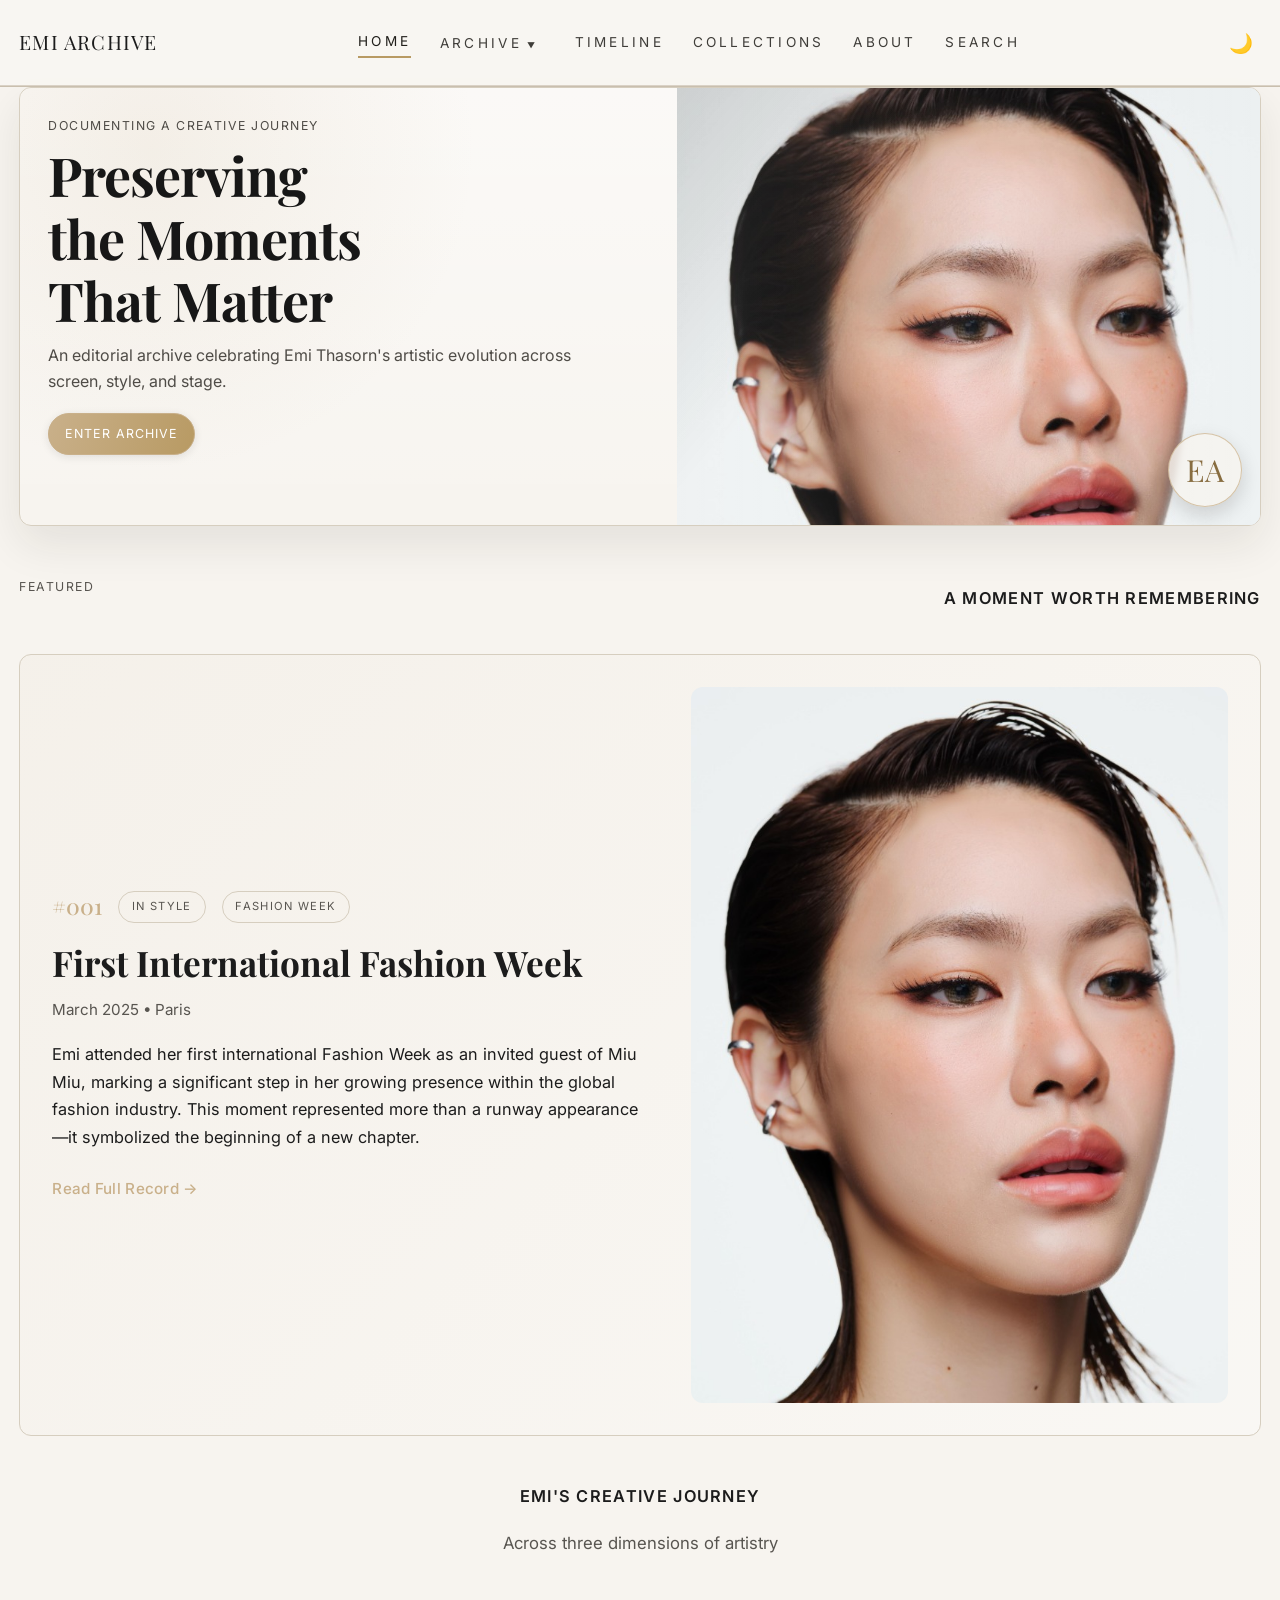
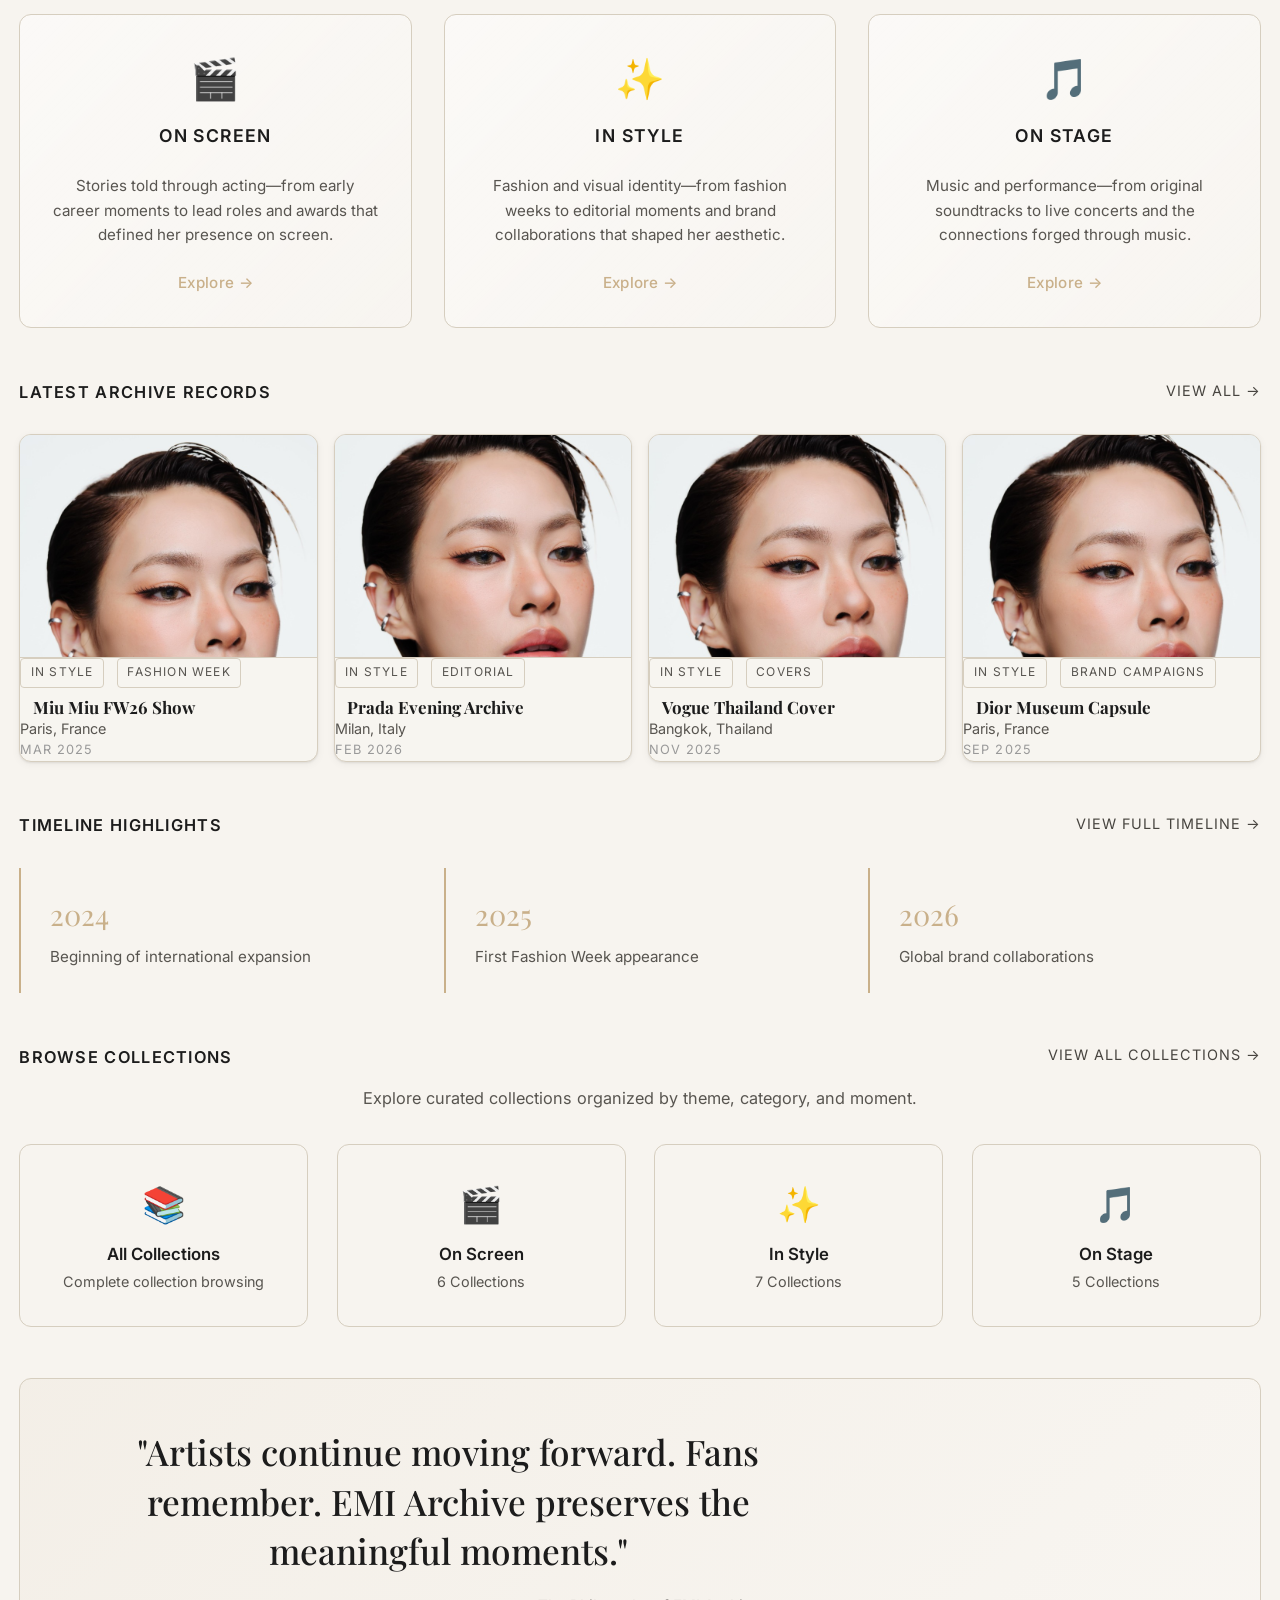
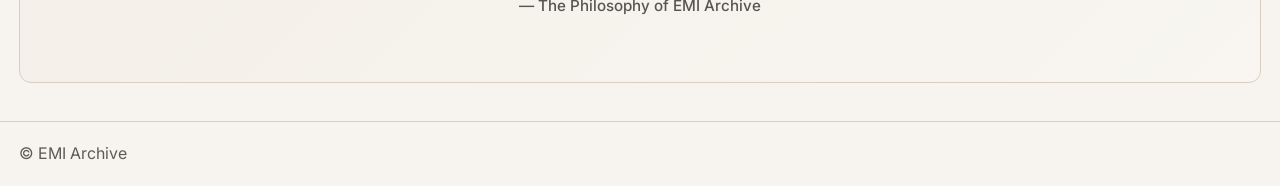
==== index.html @ 58e14b5b "Redesign homepage with complete editorial flow Implemented comprehensive homepage following brand re" ====
<!doctype html>
<html lang="en">
<head>
  <meta charset="UTF-8" />
  <meta name="viewport" content="width=device-width, initial-scale=1.0" />
  <title>EMI Archive | Digital Museum</title>
  <link rel="preconnect" href="https://fonts.googleapis.com" />
  <link rel="preconnect" href="https://fonts.gstatic.com" crossorigin />
  <link href="https://fonts.googleapis.com/css2?family=Inter:wght@400;500;600&family=Playfair+Display:wght@500;700&display=swap" rel="stylesheet" />
  <link rel="stylesheet" href="assets/css/styles.css" />
</head>
<body class="home-ref">
  <header class="site-header">
    <div class="shell header-inner">
      <a class="brand" href="index.html">EMI ARCHIVE</a>
      <button class="nav-toggle" type="button" aria-expanded="false" aria-controls="site-nav" aria-label="Toggle navigation">
        <span></span>
        <span></span>
        <span></span>
      </button>
      <nav class="site-nav" id="site-nav" aria-label="Main">
        <a href="index.html" class="is-active">Home</a>
        <div class="nav-item-with-submenu">
          <a href="archive.html" class="nav-item">Archive</a>
          <ul class="nav-submenu" aria-label="Archive categories">
            <li><a href="archive.html?category=ON%20SCREEN">ON SCREEN</a></li>
            <li><a href="archive.html?category=IN%20STYLE">IN STYLE</a></li>
            <li><a href="archive.html?category=ON%20STAGE">ON STAGE</a></li>
          </ul>
        </div>
        <a href="timeline.html">Timeline</a>
        <a href="collections.html">Collections</a>
        <a href="about.html">About</a>
        <a href="archive.html#search">Search</a>
      </nav>
      <button class="theme-toggle" type="button" aria-label="Toggle dark mode" title="Toggle dark mode">🌙</button>
    </div>
  </header>

  <main>
    <!-- HERO SECTION -->
    <section class="hero shell home-ref" id="hero">
      <div class="hero-copy">
        <p class="kicker">Documenting a Creative Journey</p>
        <h1>Preserving<br />the Moments<br />That Matter</h1>
        <p>An editorial archive celebrating Emi Thasorn's artistic evolution across screen, style, and stage.</p>
        <a class="button" href="archive.html">Enter Archive</a>
      </div>
      <div class="hero-art">
        <img src="assets/images/emi01.png" alt="Emi Thasorn" />
        <span class="hero-medallion" aria-hidden="true">EA</span>
      </div>
    </section>

    <!-- FEATURED RECORD SECTION -->
    <section class="featured-record shell" id="featured">
      <div class="section-head">
        <p class="kicker">Featured</p>
        <h2>A Moment Worth Remembering</h2>
      </div>
      <article class="record-featured">
        <div class="record-featured-content">
          <div class="record-featured-meta">
            <span class="record-number">#001</span>
            <span class="record-category">IN STYLE</span>
            <span class="record-collection">Fashion Week</span>
          </div>
          <h3>First International Fashion Week</h3>
          <p class="record-date">March 2025 • Paris</p>
          <p class="record-story">Emi attended her first international Fashion Week as an invited guest of Miu Miu, marking a significant step in her growing presence within the global fashion industry. This moment represented more than a runway appearance—it symbolized the beginning of a new chapter.</p>
          <a href="record.html" class="link-arrow">Read Full Record →</a>
        </div>
        <div class="record-featured-image">
          <img src="assets/images/emi01.png" alt="Fashion Week Appearance" />
        </div>
      </article>
    </section>

    <!-- CREATIVE JOURNEY SECTION -->
    <section class="journey shell" id="journey">
      <div class="section-head section-head--centered">
        <h2>Emi's Creative Journey</h2>
        <p>Across three dimensions of artistry</p>
      </div>
      <div class="journey-grid">
        <article class="journey-card" data-section="on-screen">
          <div class="journey-icon">🎬</div>
          <h3>ON SCREEN</h3>
          <p>Stories told through acting—from early career moments to lead roles and awards that defined her presence on screen.</p>
          <a href="archive.html?category=ON%20SCREEN" class="link-arrow">Explore →</a>
        </article>
        <article class="journey-card" data-section="in-style">
          <div class="journey-icon">✨</div>
          <h3>IN STYLE</h3>
          <p>Fashion and visual identity—from fashion weeks to editorial moments and brand collaborations that shaped her aesthetic.</p>
          <a href="archive.html?category=IN%20STYLE" class="link-arrow">Explore →</a>
        </article>
        <article class="journey-card" data-section="on-stage">
          <div class="journey-icon">🎵</div>
          <h3>ON STAGE</h3>
          <p>Music and performance—from original soundtracks to live concerts and the connections forged through music.</p>
          <a href="archive.html?category=ON%20STAGE" class="link-arrow">Explore →</a>
        </article>
      </div>
    </section>

    <!-- LATEST ARCHIVE RECORDS -->
    <section class="latest-records shell" id="latest">
      <div class="section-head">
        <h2>Latest Archive Records</h2>
        <a href="archive.html">View All →</a>
      </div>
      <div class="record-grid">
        <article class="card">
          <div class="card-image"><img src="assets/images/emi01.png" alt="Miu Miu record thumbnail" /></div>
          <div class="card-meta">
            <span class="card-category">IN STYLE</span>
            <span class="card-collection">Fashion Week</span>
          </div>
          <h3>Miu Miu FW26 Show</h3>
          <p class="card-location">Paris, France</p>
          <p class="card-date">Mar 2025</p>
        </article>
        <article class="card">
          <div class="card-image"><img src="assets/images/emi01.png" alt="Prada record thumbnail" /></div>
          <div class="card-meta">
            <span class="card-category">IN STYLE</span>
            <span class="card-collection">Editorial</span>
          </div>
          <h3>Prada Evening Archive</h3>
          <p class="card-location">Milan, Italy</p>
          <p class="card-date">Feb 2026</p>
        </article>
        <article class="card">
          <div class="card-image"><img src="assets/images/emi01.png" alt="Vogue record thumbnail" /></div>
          <div class="card-meta">
            <span class="card-category">IN STYLE</span>
            <span class="card-collection">Covers</span>
          </div>
          <h3>Vogue Thailand Cover</h3>
          <p class="card-location">Bangkok, Thailand</p>
          <p class="card-date">Nov 2025</p>
        </article>
        <article class="card">
          <div class="card-image"><img src="assets/images/emi01.png" alt="Dior record thumbnail" /></div>
          <div class="card-meta">
            <span class="card-category">IN STYLE</span>
            <span class="card-collection">Brand Campaigns</span>
          </div>
          <h3>Dior Museum Capsule</h3>
          <p class="card-location">Paris, France</p>
          <p class="card-date">Sep 2025</p>
        </article>
      </div>
    </section>

    <!-- TIMELINE PREVIEW SECTION -->
    <section class="timeline-preview shell" id="timeline-section">
      <div class="section-head">
        <h2>Timeline Highlights</h2>
        <a href="timeline.html">View Full Timeline →</a>
      </div>
      <div class="timeline-preview-grid">
        <div class="timeline-item">
          <span class="timeline-year">2024</span>
          <p class="timeline-description">Beginning of international expansion</p>
        </div>
        <div class="timeline-item">
          <span class="timeline-year">2025</span>
          <p class="timeline-description">First Fashion Week appearance</p>
        </div>
        <div class="timeline-item">
          <span class="timeline-year">2026</span>
          <p class="timeline-description">Global brand collaborations</p>
        </div>
      </div>
    </section>

    <!-- COLLECTIONS PREVIEW SECTION -->
    <section class="collections-preview shell" id="collections-section">
      <div class="section-head">
        <h2>Browse Collections</h2>
        <a href="collections.html">View All Collections →</a>
      </div>
      <p class="section-intro">Explore curated collections organized by theme, category, and moment.</p>
      <div class="collections-grid">
        <a href="collections.html" class="collection-card">
          <div class="collection-icon">📚</div>
          <h3>All Collections</h3>
          <p>Complete collection browsing</p>
        </a>
        <a href="archive.html?category=ON%20SCREEN" class="collection-card">
          <div class="collection-icon">🎬</div>
          <h3>On Screen</h3>
          <p>6 Collections</p>
        </a>
        <a href="archive.html?category=IN%20STYLE" class="collection-card">
          <div class="collection-icon">✨</div>
          <h3>In Style</h3>
          <p>7 Collections</p>
        </a>
        <a href="archive.html?category=ON%20STAGE" class="collection-card">
          <div class="collection-icon">🎵</div>
          <h3>On Stage</h3>
          <p>5 Collections</p>
        </a>
      </div>
    </section>

    <!-- INSPIRATIONAL QUOTE SECTION -->
    <section class="quote-section shell" id="quote-section">
      <blockquote class="quote-primary">
        <p>"Artists continue moving forward. Fans remember. EMI Archive preserves the meaningful moments."</p>
      </blockquote>
      <p class="quote-byline">— The Philosophy of EMI Archive</p>
    </section>
  </main>

  <footer class="site-footer">
    <div class="shell">
      <p>© <span id="year"></span> EMI Archive</p>
    </div>
  </footer>

  <nav class="mobile-dock" aria-label="Mobile quick navigation">
    <a class="is-active" href="index.html"><span aria-hidden="true">⌂</span><em>Home</em></a>
    <a href="archive.html"><span aria-hidden="true">▦</span><em>Archive</em></a>
    <a href="timeline.html"><span aria-hidden="true">◷</span><em>Timeline</em></a>
    <a href="collections.html"><span aria-hidden="true">◇</span><em>Collections</em></a>
    <a href="about.html"><span aria-hidden="true">●</span><em>About</em></a>
  </nav>

  <script src="assets/js/main.js"></script>
</body>
</html>
---- assets/css/styles.css ----
:root {
  --bg: #f7f4ef;
  --surface: #e8e1d7;
  --gold: #c9b08a;
  --ink: #1c1c1c;
  --muted: #585550;
  --line: #d6cebf;
  --line-strong: #c9bfae;
  --space-section: clamp(2.1rem, 4vw, 3.4rem);
  --radius-md: 12px;
  --radius-sm: 10px;
  
  /* Dark mode palette */
  --bg-dark: #0f0d0a;
  --surface-dark: #1a1815;
  --gold-dark: #d4a574;
  --ink-dark: #f5f1eb;
  --muted-dark: #a39b91;
  --line-dark: #2a261f;
  --line-strong-dark: #3a342f;
  
  /* Transitions */
  --transition-fast: 150ms ease;
  --transition-normal: 250ms ease;
}

* {
  box-sizing: border-box;
}

html {
  scroll-behavior: smooth;
}

body {
  margin: 0;
  background: var(--bg);
  color: var(--ink);
  font-family: "Inter", sans-serif;
  font-size: 16px;
  line-height: 1.58;
  text-rendering: optimizeLegibility;
  transition: background-color var(--transition-normal), color var(--transition-normal);
}

/* Dark mode theme */
body.dark-theme {
  --bg: #0f0d0a;
  --surface: #1a1815;
  --ink: #f5f1eb;
  --muted: #a39b91;
  --line: #2a261f;
  --line-strong: #3a342f;
}

a {
  color: inherit;
}

.shell {
  width: min(1280px, calc(100% - 2.4rem));
  margin: 0 auto;
}

.site-header {
  position: sticky;
  top: 0;
  z-index: 10;
  border-bottom: 1px solid var(--line-strong);
  background: rgba(248, 246, 242, 0.95);
  backdrop-filter: blur(8px);
  transition: background-color var(--transition-normal), border-color var(--transition-normal);
}

body.dark-theme .site-header {
  background: rgba(15, 13, 10, 0.95);
}

.site-header::after {
  content: "";
  position: absolute;
  left: 0;
  right: 0;
  bottom: 0;
  height: 1px;
  background: var(--line-strong);
  opacity: 0.65;
  pointer-events: none;
  transition: background-color var(--transition-normal);
}

.header-inner {
  display: flex;
  justify-content: space-between;
  align-items: center;
  gap: 1.4rem;
  min-height: 86px;
  position: relative;
  z-index: 1;
}

.theme-toggle {
  display: flex;
  align-items: center;
  gap: 0.5rem;
  margin-left: auto;
  border: none;
  background: none;
  cursor: pointer;
  padding: 0.4rem 0.5rem;
  border-radius: 999px;
  transition: background-color var(--transition-fast);
  font-size: 1.2rem;
  color: var(--ink);
}

.theme-toggle:hover {
  background-color: color-mix(in srgb, var(--surface) 60%, transparent);
}

body.dark-theme .theme-toggle {
  color: var(--ink-dark);
}

.brand {
  text-decoration: none;
  font-family: "Playfair Display", serif;
  font-size: 1.24rem;
  letter-spacing: 0.06em;
  transition: color var(--transition-normal), transform var(--transition-fast);
}

.brand:hover {
  transform: translateX(-2px);
}

.brand-seal {
  width: 64px;
  height: 64px;
  border-radius: 50%;
  border: 1px solid #b89a63;
  display: inline-grid;
  place-items: center;
  color: #b89a63;
  font-size: 2rem;
  letter-spacing: 0;
  line-height: 1;
}

.site-nav {
  display: flex;
  flex-wrap: wrap;
  justify-content: center;
  align-items: center;
  gap: 0.55rem 1.8rem;
  flex: 1;
}

.nav-toggle {
  display: none;
  border: 1px solid var(--line-strong);
  background: color-mix(in srgb, var(--bg) 82%, white);
  border-radius: 999px;
  width: 44px;
  height: 44px;
  padding: 0;
  align-items: center;
  justify-content: center;
  gap: 4px;
  transition: background-color var(--transition-fast), border-color var(--transition-fast);
  cursor: pointer;
}

body.dark-theme .nav-toggle {
  background: color-mix(in srgb, var(--bg) 88%, white);
  border-color: var(--line-dark);
}

.nav-toggle span {
  display: block;
  width: 18px;
  height: 2px;
  border-radius: 2px;
  background: var(--ink);
  transition: transform 180ms ease, opacity 180ms ease;
  transform-origin: center;
}

.nav-toggle.is-open span:nth-child(1) {
  transform: translateY(6px) rotate(45deg);
}

.nav-toggle.is-open span:nth-child(2) {
  opacity: 0;
}

.nav-toggle.is-open span:nth-child(3) {
  transform: translateY(-6px) rotate(-45deg);
}

.site-nav a {
  text-decoration: none;
  color: #3f3d39;
  font-size: 0.85rem;
  text-transform: uppercase;
  letter-spacing: 0.24em;
  padding: 0.2rem 0;
  transition: color var(--transition-fast), border-color var(--transition-fast);
  position: relative;
}

body.dark-theme .site-nav a {
  color: #b5ae9f;
}

.site-nav a.is-active {
  color: #211f1b;
  border-bottom: 2px solid #b89a63;
}

body.dark-theme .site-nav a.is-active {
  color: #f5f1eb;
  border-bottom-color: #d4a574;
}

.nav-item-with-submenu {
  position: relative;
}

.nav-item-with-submenu .nav-item {
  padding-right: 0.5rem;
}

.nav-item-with-submenu .nav-item::after {
  content: "▼";
  display: inline-block;
  font-size: 0.5rem;
  margin-left: 0.3rem;
  transition: transform var(--transition-fast);
}

.nav-item-with-submenu:hover .nav-item::after {
  transform: translateY(2px);
}

.nav-submenu {
  display: none;
  position: absolute;
  top: 100%;
  left: 0;
  list-style: none;
  margin: 0.5rem 0 0 0;
  padding: 0.5rem 0;
  background: white;
  border: 1px solid #d8c9ae;
  border-radius: 8px;
  box-shadow: 0 4px 12px rgba(0, 0, 0, 0.1);
  min-width: 160px;
  z-index: 100;
  transition: opacity var(--transition-fast), visibility var(--transition-fast);
}

body.dark-theme .nav-submenu {
  background: var(--surface-dark);
  border-color: var(--line-dark);
  box-shadow: 0 4px 12px rgba(0, 0, 0, 0.3);
}

.nav-item-with-submenu:hover .nav-submenu {
  display: block;
}

.nav-submenu li {
  margin: 0;
}

.nav-submenu a {
  display: block;
  padding: 0.6rem 1rem;
  text-decoration: none;
  color: #3f3d39;
  font-size: 0.8rem;
  text-transform: capitalize;
  letter-spacing: 0;
  transition: background-color var(--transition-fast), color var(--transition-fast);
}

body.dark-theme .nav-submenu a {
  color: #b5ae9f;
}

.nav-submenu a:hover {
  background-color: #f5f1eb;
  color: #211f1b;
}

body.dark-theme .nav-submenu a:hover {
  background-color: var(--bg-dark);
  color: #f5f1eb;
}

.nav-search {
  text-decoration: none;
  text-transform: uppercase;
  letter-spacing: 0.24em;
  font-size: 0.85rem;
  display: inline-flex;
  align-items: center;
  gap: 0.6rem;
  padding-left: 1.1rem;
  border-left: 1px solid #d8c9ae;
  white-space: nowrap;
}

.nav-search span {
  color: #b89a63;
  font-size: 1.35rem;
  line-height: 1;
}

.kicker {
  margin: 0 0 0.7rem;
  text-transform: uppercase;
  letter-spacing: 0.12em;
  font-size: 0.77rem;
  color: var(--muted);
}


h1,
h2,
h3 {
  font-family: "Playfair Display", serif;
  line-height: 1.17;
}

.hero {
  display: grid;
  grid-template-columns: 1.05fr 1fr;
  gap: 2rem;
  align-items: stretch;
  padding: 3.3rem 0 1.6rem;
  animation: fadeInUp 0.6s ease-out;
}

@keyframes fadeInUp {
  from {
    opacity: 0;
    transform: translateY(20px);
  }
  to {
    opacity: 1;
    transform: translateY(0);
  }
}

.hero-copy h1 {
  font-size: clamp(2.2rem, 4.2vw, 3.45rem);
  margin: 0 0 0.9rem;
  transition: color var(--transition-normal);
}

body.dark-theme .hero-copy h1 {
  color: var(--ink-dark);
}

.hero-copy p {
  margin: 0;
  color: #4f4c47;
  max-width: 54ch;
  transition: color var(--transition-normal);
}

body.dark-theme .hero-copy p {
  color: var(--muted-dark);
}

.button {
  display: inline-block;
  margin-top: 1.2rem;
  border: 1px solid var(--ink);
  border-radius: 999px;
  background: var(--ink);
  color: white;
  text-decoration: none;
  padding: 0.62rem 1.1rem;
  transition: transform var(--transition-fast), opacity var(--transition-fast), box-shadow var(--transition-normal);
  box-shadow: 0 2px 8px rgba(28, 28, 28, 0.1);
}

.button:hover {
  transform: translateY(-2px);
  opacity: 0.95;
  box-shadow: 0 4px 16px rgba(28, 28, 28, 0.2);
}

.button:active {
  transform: translateY(0);
}

body.dark-theme .button {
  border-color: var(--gold-dark);
  background: var(--gold-dark);
  color: var(--bg-dark);
  box-shadow: 0 2px 8px rgba(212, 165, 116, 0.2);
}

body.dark-theme .button:hover {
  box-shadow: 0 4px 16px rgba(212, 165, 116, 0.35);
}

.hero-art,
.card-image,
.detail-image {
  border-radius: var(--radius-md);
  border: 1px solid var(--line);
  background: linear-gradient(140deg, #f2ede4 4%, #e0d5c4 55%, #c9b08a 100%);
}

.hero-art {
  min-height: 400px;
}

.design-board {
  margin-bottom: 1.2rem;
}

.board-card {
  border: 1px solid var(--line);
  border-radius: var(--radius-md);
  background: color-mix(in srgb, var(--bg) 82%, white);
}

.board-block {
  padding: 1rem;
}

.board-block + .board-block {
  border-top: 1px solid var(--line);
}

.board-card h2 {
  margin: 0;
  font-size: 1.9rem;
}

.board-card p {
  margin: 0.5rem 0 0;
  color: #58544d;
}

.swatches {
  display: flex;
  flex-wrap: wrap;
  gap: 0.85rem;
}

.swatch span {
  display: block;
  width: 76px;
  height: 76px;
  border-radius: 10px;
  border: 1px solid var(--line);
  background: var(--bg);
}

.swatch:nth-child(2) span {
  background: var(--surface);
}

.swatch:nth-child(3) span {
  background: var(--gold);
}

.swatch:nth-child(4) span {
  background: var(--ink);
}

.swatch em {
  display: block;
  margin-top: 0.35rem;
  font-style: normal;
  font-size: 0.75rem;
  color: #65625d;
}

.guide-section {
  margin-bottom: var(--space-section);
}

.guide-grid {
  display: grid;
  grid-template-columns: repeat(4, 1fr);
  gap: 0.8rem;
}

.guide-card {
  border: 1px solid var(--line);
  border-radius: var(--radius-sm);
  background: color-mix(in srgb, var(--bg) 84%, white);
  padding: 1rem;
  min-height: 240px;
}

.guide-card h3 {
  margin: 0;
  font-size: 1.08rem;
}

.guide-card p {
  margin: 0.65rem 0 0;
  color: #53504a;
  font-size: 0.92rem;
}

.stats {
  display: grid;
  grid-template-columns: repeat(4, 1fr);
  gap: 0.9rem;
  margin: 0 auto var(--space-section);
}

.stats article {
  border: 1px solid var(--line);
  border-radius: var(--radius-md);
  background: color-mix(in srgb, var(--surface) 35%, white);
  padding: 0.95rem 1rem;
  transition: background-color var(--transition-normal), border-color var(--transition-normal), transform var(--transition-normal);
}

.stats article:hover {
  transform: translateY(-2px);
}

body.dark-theme .stats article {
  background: color-mix(in srgb, var(--bg) 70%, white);
  border-color: var(--line-dark);
}

.stats h2 {
  margin: 0;
  font-size: 1.8rem;
  transition: color var(--transition-normal);
}

body.dark-theme .stats h2 {
  color: var(--gold-dark);
}

.stats p {
  margin: 0.2rem 0 0;
  color: var(--muted);
  transition: color var(--transition-normal);
}

body.dark-theme .stats p {
  color: var(--muted-dark);
}

.records {
  margin-bottom: var(--space-section);
}

.section-head {
  display: flex;
  justify-content: space-between;
  align-items: end;
  gap: 1rem;
  margin-bottom: 0.9rem;
}

.section-head h2 {
  margin: 0;
  font-size: 1.82rem;
  transition: color var(--transition-normal);
}

body.dark-theme .section-head h2 {
  color: var(--ink-dark);
}

.section-head a {
  color: #47443f;
  font-size: 0.9rem;
  text-transform: uppercase;
  letter-spacing: 0.07em;
  text-decoration: none;
  transition: color var(--transition-fast);
  position: relative;
}

body.dark-theme .section-head a {
  color: var(--gold-dark);
}

.section-head a::after {
  content: "";
  position: absolute;
  bottom: -2px;
  left: 0;
  width: 0;
  height: 1px;
  background: var(--gold);
  transition: width var(--transition-normal);
}

.section-head a:hover::after {
  width: 100%;
}

body.dark-theme .section-head a::after {
  background: var(--gold-dark);
}

.section-head--stacked {
  display: block;
  margin-top: 2.25rem;
}

.section-head--stacked h1 {
  margin: 0;
  font-size: clamp(1.9rem, 3.3vw, 2.6rem);
}

.section-head--stacked p {
  margin: 0.55rem 0 0;
  color: #5b5751;
}

.archive-feature {
  margin: 1.2rem auto 1.4rem;
  max-width: 1080px;
}

.archive-card {
  border: 1px solid var(--line-strong);
  border-radius: var(--radius-md);
  background: color-mix(in srgb, var(--bg) 74%, white);
  overflow: hidden;
  box-shadow: 0 6px 20px rgba(72, 59, 36, 0.06);
  display: grid;
  grid-template-areas:
    "head head head"
    "main main main"
    "meta meta meta"
    "foot foot foot"
    "legal legal legal";
  transition: background-color var(--transition-normal), border-color var(--transition-normal), box-shadow var(--transition-normal);
}

body.dark-theme .archive-card {
  background: color-mix(in srgb, var(--bg) 80%, white);
  border-color: var(--line-dark);
  box-shadow: 0 6px 20px rgba(0, 0, 0, 0.4);
}

.archive-card-head {
  display: grid;
  grid-template-columns: 1.15fr 0.65fr 0.55fr;
  border-bottom: 1px solid var(--line);
  grid-area: head;
}

.archive-card-head p {
  margin: 0;
  padding: 0.95rem 1.2rem 0.9rem;
  text-transform: uppercase;
  letter-spacing: 0.2em;
  font-size: 0.72rem;
  transition: color var(--transition-normal);
}

body.dark-theme .archive-card-head p {
  color: var(--muted-dark);
}

.archive-card-head p:first-child {
  display: grid;
  align-items: center;
}

.archive-card-head p + p {
  border-left: 1px solid var(--line);
}

.archive-card-head strong {
  display: block;
  margin-top: 0.16rem;
  color: #8e7449;
  font-size: 1.92rem;
  line-height: 1;
  letter-spacing: 0.11em;
  font-weight: 500;
  font-family: "Playfair Display", serif;
  transition: color var(--transition-normal);
}

body.dark-theme .archive-card-head strong {
  color: var(--gold-dark);
}

.archive-card-head p:last-child {
  text-align: center;
}

.archive-card-head p:last-child::before {
  content: "Category";
  display: block;
  margin: 0 auto 0.36rem;
  max-width: 138px;
  border: 1px solid #3d3831;
  background: #221f1c;
  color: #fff;
  padding: 0.25rem 0.4rem;
  letter-spacing: 0.16em;
  font-size: 0.68rem;
  transition: background-color var(--transition-normal), border-color var(--transition-normal), color var(--transition-normal);
}

body.dark-theme .archive-card-head p:last-child::before {
  border-color: var(--line-dark);
  background: var(--surface-dark);
  color: var(--gold-dark);
}

.archive-card-main {
  display: grid;
  grid-template-columns: 1fr 1fr;
  grid-area: main;
}

.archive-card-image {
  margin: 0;
  border-right: 1px solid var(--line);
  min-height: 510px;
  position: relative;
}

.archive-card-image img {
  width: 100%;
  height: 100%;
  object-fit: cover;
  display: block;
}

.archive-card-story {
  padding: 1.45rem 1.35rem 1.2rem;
}

.archive-card-story h2 {
  margin: 0;
  text-transform: uppercase;
  font-size: clamp(2rem, 3.8vw, 3.6rem);
  line-height: 1.03;
  max-width: 10ch;
  letter-spacing: 0.02em;
  transition: color var(--transition-normal);
}

body.dark-theme .archive-card-story h2 {
  color: var(--ink-dark);
}

.archive-card-rule {
  width: 52px;
  height: 4px;
  background: #ad8d59;
  margin: 1rem 0 1rem;
  transition: background-color var(--transition-normal);
}

body.dark-theme .archive-card-rule {
  background: var(--gold-dark);
}

.archive-card-subtitle {
  margin: 0;
  text-transform: uppercase;
  letter-spacing: 0.1em;
  color: #9c7c4b;
  font-size: 1.95rem;
  font-family: "Inter", sans-serif;
  font-weight: 500;
  line-height: 1.1;
  transition: color var(--transition-normal);
}

body.dark-theme .archive-card-subtitle {
  color: var(--gold-dark);
}

.archive-card-date {
  margin: 0.65rem 0 0;
  text-transform: uppercase;
  letter-spacing: 0.14em;
  font-weight: 600;
  font-size: 0.9rem;
}

.archive-card-divider {
  margin-top: 0.95rem;
  border-top: 1px solid var(--line);
}

.archive-card-pill-row {
  display: flex;
  align-items: center;
  gap: 0.6rem;
}

.archive-card-pill-row span {
  color: #433f39;
  font-size: 0.9rem;
  transition: color var(--transition-normal);
}

body.dark-theme .archive-card-pill-row span {
  color: var(--muted-dark);
}

.archive-card-tag {
  display: inline-block;
  margin: 1rem 0 0.72rem;
  border-radius: 999px;
  background: #bca073;
  color: #fff;
  text-transform: uppercase;
  letter-spacing: 0.13em;
  font-size: 0.72rem;
  font-weight: 600;
  padding: 0.33rem 0.7rem;
  transition: background-color var(--transition-normal);
}

body.dark-theme .archive-card-tag {
  background: var(--gold-dark);
}

.archive-card-summary {
  margin: 0;
  color: #35322f;
  max-width: 38ch;
  font-size: 1.01rem;
  line-height: 1.52;
  transition: color var(--transition-normal);
}

body.dark-theme .archive-card-summary {
  color: var(--ink-dark);
}

.archive-card-meta {
  display: grid;
  grid-template-columns: 0.93fr 1.07fr;
  border-top: 1px solid var(--line);
  grid-area: meta;
}

.archive-card-glance,
.archive-card-impact {
  padding: 1rem 1.1rem 1.15rem;
}

.archive-card-impact {
  border-left: 1px solid var(--line);
}

.archive-card-meta h3 {
  margin: 0 0 0.72rem;
  text-transform: uppercase;
  letter-spacing: 0.18em;
  font-size: 0.85rem;
  font-family: "Inter", sans-serif;
  font-weight: 500;
}

.archive-card-glance ul,
.archive-card-impact ul {
  list-style: none;
  margin: 0;
  padding: 0;
}

.archive-card-glance li {
  display: grid;
  grid-template-columns: 34px 1fr;
  gap: 0.6rem;
  align-items: start;
  border-top: 1px solid var(--line);
  padding: 0.7rem 0;
}

.archive-card-glance li span {
  display: inline-grid;
  place-items: center;
  width: 34px;
  height: 34px;
  border-radius: 50%;
  border: 1px solid var(--line);
  background: color-mix(in srgb, var(--bg) 84%, white);
  font-size: 1rem;
  font-weight: 600;
}

.archive-card-glance li small {
  text-transform: uppercase;
  letter-spacing: 0.11em;
  color: #8a7a61;
  font-size: 0.72rem;
  transition: color var(--transition-normal);
}

body.dark-theme .archive-card-glance li small {
  color: var(--gold-dark);
}

.archive-card-glance li p {
  margin: 0.16rem 0 0;
  font-size: 1.05rem;
  transition: color var(--transition-normal);
}

body.dark-theme .archive-card-glance li p {
  color: var(--ink-dark);
}

.archive-level-track {
  position: relative;
  display: grid;
  grid-template-columns: repeat(4, 1fr);
  gap: 0.4rem;
  border-top: 1px solid var(--line);
  border-bottom: 1px solid var(--line);
  padding: 0.84rem 0 0.88rem;
  margin-bottom: 1.2rem;
}

.archive-level-track::before {
  content: "";
  position: absolute;
  top: 1.14rem;
  left: 10%;
  right: 10%;
  border-top: 1px solid #bab3a8;
  transition: border-color var(--transition-normal);
}

body.dark-theme .archive-level-track::before {
  border-color: var(--line-dark);
}

.archive-level-step strong {
  display: block;
  margin-top: 0.52rem;
  text-transform: uppercase;
  font-size: 0.72rem;
  letter-spacing: 0.1em;
  color: #4f4a43;
  font-family: "Inter", sans-serif;
  transition: color var(--transition-normal);
}

body.dark-theme .archive-level-step strong {
  color: var(--muted-dark);
}

.archive-level-step span {
  display: inline-block;
  width: 14px;
  height: 14px;
  border-radius: 50%;
  border: 1px solid #8f8a80;
  background: #f8f5f0;
  transition: background-color var(--transition-normal), border-color var(--transition-normal);
}

body.dark-theme .archive-level-step span {
  border-color: var(--line-dark);
  background: var(--surface-dark);
}

.archive-level-step.is-active span {
  border-color: #b29260;
  background: #b29260;
  transition: background-color var(--transition-normal), border-color var(--transition-normal);
}

body.dark-theme .archive-level-step.is-active span {
  border-color: var(--gold-dark);
  background: var(--gold-dark);
}

.archive-card-impact ul li {
  display: grid;
  grid-template-columns: 30px 1fr;
  gap: 0.65rem;
  align-items: start;
  margin-top: 0.78rem;
}

.archive-card-impact ul li span {
  width: 30px;
  height: 30px;
  border-radius: 50%;
  background: #b29260;
  color: white;
  display: inline-grid;
  place-items: center;
  font-weight: 700;
  transition: background-color var(--transition-normal);
}

body.dark-theme .archive-card-impact ul li span {
  background: var(--gold-dark);
  color: var(--bg-dark);
}

.archive-card-impact ul li p {
  margin: 0;
  transition: color var(--transition-normal);
}

body.dark-theme .archive-card-impact ul li p {
  color: var(--ink-dark);
}

.archive-card-impact ul li p {
  margin: 0;
}

.archive-card-seal {
  position: absolute;
  left: 1rem;
  bottom: 1rem;
  width: 88px;
  height: 88px;
  border-radius: 50%;
  border: 2px solid #b29260;
  background: color-mix(in srgb, #18242d 80%, black);
  color: #bfa06f;
  display: inline-grid;
  place-items: center;
  font-family: "Playfair Display", serif;
  font-size: 2.2rem;
  line-height: 1;
}

.archive-card-foot {
  display: grid;
  grid-template-columns: 1.15fr 1fr 0.42fr;
  align-items: stretch;
  border-top: 1px solid var(--line);
  grid-area: foot;
}

.archive-card-foot > * {
  padding: 1rem 1.1rem;
}

.archive-card-foot > * + * {
  border-left: 1px solid var(--line);
}

.archive-card-foot h3 {
  margin: 0;
  text-transform: uppercase;
  letter-spacing: 0.2em;
  font-family: "Inter", sans-serif;
  font-size: 0.88rem;
  font-weight: 500;
}

.archive-card-foot p {
  margin: 0.35rem 0 0;
}

.archive-foot-journey p {
  color: #5f5951;
  max-width: 30ch;
  transition: color var(--transition-normal);
}

body.dark-theme .archive-foot-journey p {
  color: var(--muted-dark);
}

.archive-foot-icon {
  margin: 0;
  color: #b29260;
  font-size: 2.1rem;
  line-height: 1;
  transition: color var(--transition-normal);
}

body.dark-theme .archive-foot-icon {
  color: var(--gold-dark);
}

.archive-foot-journey {
  display: grid;
  grid-template-columns: 74px 1fr;
  column-gap: 0.55rem;
  align-items: center;
}

.archive-foot-journey h3,
.archive-foot-journey p:not(.archive-foot-icon) {
  grid-column: 2;
}

.archive-foot-context p {
  color: #8a6c3e;
  font-size: 1.75rem;
  font-family: "Inter", sans-serif;
  font-weight: 500;
  letter-spacing: 0.03em;
  transition: color var(--transition-normal);
}

body.dark-theme .archive-foot-context p {
  color: var(--gold-dark);
}

.archive-foot-context {
  display: grid;
  align-content: center;
}

.archive-foot-note {
  display: grid;
  place-items: center;
  text-align: center;
  border: 1px solid var(--line);
  margin: 0.65rem;
  padding: 0.48rem 0.56rem;
}

.archive-foot-note p {
  text-transform: uppercase;
  letter-spacing: 0.11em;
  font-size: 0.72rem;
  color: #5a554e;
  transition: color var(--transition-normal);
}

body.dark-theme .archive-foot-note p {
  color: var(--muted-dark);
}

.archive-foot-note strong {
  font-size: 1.65rem;
  line-height: 1;
  margin-top: 0.2rem;
  font-family: "Inter", sans-serif;
  font-weight: 500;
  transition: color var(--transition-normal);
}

body.dark-theme .archive-foot-note strong {
  color: var(--gold-dark);
}

.archive-card-legal {
  display: flex;
  justify-content: space-between;
  align-items: center;
  gap: 1rem;
  background: linear-gradient(90deg, #191918, #37332c, #191918);
  color: #f0ebe2;
  padding: 0.4rem 1rem 0.45rem;
  grid-area: legal;
  transition: background-color var(--transition-normal), color var(--transition-normal);
}

body.dark-theme .archive-card-legal {
  background: linear-gradient(90deg, var(--bg-dark), #2a241f, var(--bg-dark));
  color: var(--ink-dark);
}

.archive-card-legal p {
  margin: 0;
  text-transform: uppercase;
  letter-spacing: 0.15em;
  font-size: 0.66rem;
}

/* Full-screen fit mode for archive-template.html */
.archive-template-page {
  overflow: hidden;
}

.archive-template-page .shell {
  width: min(1400px, calc(100% - 0.9rem));
}

.archive-template-page .page-main {
  padding: 0.45rem 0;
}

.archive-template-page .archive-feature {
  margin: 0;
  max-width: none;
  height: calc(100vh - 0.9rem);
}

.archive-template-page .archive-card {
  height: 100%;
  box-shadow: none;
}

.archive-template-page .archive-card-head p {
  padding: 0.46rem 0.72rem 0.42rem;
  font-size: 0.58rem;
  letter-spacing: 0.14em;
}

.archive-template-page .archive-card-head strong {
  font-size: 1.2rem;
}

.archive-template-page .archive-card-main {
  grid-template-columns: 0.78fr 1.22fr;
  min-height: 0;
}

.archive-template-page .archive-card-image {
  min-height: 0;
  display: grid;
  place-items: center;
  background: color-mix(in srgb, var(--surface) 82%, white);
}

.archive-template-page .archive-card-image img {
  width: 84%;
  height: 84%;
  object-fit: cover;
  border-radius: 6px;
}

.archive-template-page .archive-card-story {
  padding: 0.72rem 0.78rem 0.66rem;
}

.archive-template-page .archive-card-story h2 {
  font-size: clamp(1.25rem, 2.2vw, 2rem);
  line-height: 1.02;
}

.archive-template-page .archive-card-rule {
  width: 36px;
  height: 2px;
  margin: 0.48rem 0;
}

.archive-template-page .archive-card-subtitle {
  font-size: clamp(0.98rem, 1.8vw, 1.42rem);
}

.archive-template-page .archive-card-date {
  margin-top: 0.36rem;
  font-size: 0.67rem;
}

.archive-template-page .archive-card-divider {
  margin-top: 0.5rem;
}

.archive-template-page .archive-card-tag {
  margin: 0.52rem 0 0.42rem;
  font-size: 0.56rem;
  padding: 0.22rem 0.52rem;
}

.archive-template-page .archive-card-summary {
  font-size: 0.75rem;
  line-height: 1.32;
}

.archive-template-page .archive-card-glance,
.archive-template-page .archive-card-impact {
  padding: 0.58rem 0.76rem 0.62rem;
}

.archive-template-page .archive-card-meta h3 {
  margin-bottom: 0.44rem;
  font-size: 0.62rem;
}

.archive-template-page .archive-card-glance li {
  grid-template-columns: 24px 1fr;
  gap: 0.42rem;
  padding: 0.26rem 0;
}

.archive-template-page .archive-card-glance li span {
  width: 24px;
  height: 24px;
  font-size: 0.78rem;
}

.archive-template-page .archive-card-glance li small {
  font-size: 0.56rem;
}

.archive-template-page .archive-card-glance li p {
  margin-top: 0.06rem;
  font-size: 0.76rem;
}

.archive-template-page .archive-level-track {
  padding: 0.42rem 0 0.48rem;
  margin-bottom: 0.64rem;
}

.archive-template-page .archive-level-track::before {
  top: 0.74rem;
}

.archive-template-page .archive-level-step span {
  width: 10px;
  height: 10px;
}

.archive-template-page .archive-level-step strong {
  margin-top: 0.3rem;
  font-size: 0.54rem;
}

.archive-template-page .archive-card-impact ul li {
  grid-template-columns: 20px 1fr;
  gap: 0.42rem;
  margin-top: 0.34rem;
}

.archive-template-page .archive-card-impact ul li span {
  width: 20px;
  height: 20px;
  font-size: 0.62rem;
}

.archive-template-page .archive-card-impact ul li p {
  font-size: 0.72rem;
  line-height: 1.26;
}

.archive-template-page .archive-card-foot > * {
  padding: 0.58rem 0.76rem;
}

.archive-template-page .archive-card-foot h3 {
  font-size: 0.62rem;
}

.archive-template-page .archive-card-foot p {
  margin-top: 0.22rem;
  font-size: 0.72rem;
}

.archive-template-page .archive-foot-journey {
  grid-template-columns: 38px 1fr;
}

.archive-template-page .archive-foot-icon {
  font-size: 1.2rem;
}

.archive-template-page .archive-foot-context p {
  font-size: 1rem;
}

.archive-template-page .archive-foot-note {
  margin: 0.3rem;
  padding: 0.24rem;
}

.archive-template-page .archive-foot-note p {
  font-size: 0.54rem;
}

.archive-template-page .archive-foot-note strong {
  font-size: 1rem;
}

.archive-template-page .archive-card-seal {
  left: 0.58rem;
  bottom: 0.58rem;
  width: 52px;
  height: 52px;
  font-size: 1.28rem;
}

.archive-template-page .archive-card-legal {
  padding: 0.22rem 0.52rem;
}

.archive-template-page .archive-card-legal p {
  font-size: 0.5rem;
  letter-spacing: 0.1em;
}

.record-grid {
  display: grid;
  grid-template-columns: repeat(3, 1fr);
  gap: 1rem;
}

.record-grid.is-list {
  grid-template-columns: 1fr;
}

.record-grid.is-list .card {
  display: grid;
  grid-template-columns: 240px 1fr;
  gap: 1rem;
  align-items: center;
}

.record-grid.is-list .card .card-image {
  margin-bottom: 0;
  min-height: 160px;
}

.card {
  border: 1px solid var(--line);
  border-radius: var(--radius-md);
  background: color-mix(in srgb, var(--bg) 65%, white);
  padding: 0.9rem;
  transition: transform var(--transition-normal), box-shadow var(--transition-normal), border-color var(--transition-normal), background-color var(--transition-normal);
  box-shadow: 0 2px 8px rgba(28, 28, 28, 0.05), 0 1px 2px rgba(28, 28, 28, 0.08);
}

.card:hover {
  transform: translateY(-4px);
  box-shadow: 0 8px 24px rgba(28, 28, 28, 0.12), 0 4px 8px rgba(28, 28, 28, 0.1);
  border-color: var(--gold);
}

body.dark-theme .card {
  background: color-mix(in srgb, var(--bg) 75%, white);
  box-shadow: 0 2px 8px rgba(0, 0, 0, 0.4), 0 1px 2px rgba(0, 0, 0, 0.5);
}

body.dark-theme .card:hover {
  box-shadow: 0 8px 24px rgba(0, 0, 0, 0.6), 0 4px 8px rgba(0, 0, 0, 0.5);
}

.card-image {
  min-height: 0;
  aspect-ratio: 4 / 5;
  margin-bottom: 0.75rem;
  border-radius: calc(var(--radius-md) - 2px);
  overflow: hidden;
  background: linear-gradient(140deg, #f2ede4 4%, #e0d5c4 55%, #c9b08a 100%);
  transition: transform var(--transition-normal);
}

.card:hover .card-image {
  transform: scale(1.02);
}

body.dark-theme .card-image {
  background: linear-gradient(140deg, #2a251e 4%, #1a1815 55%, #8b6f47 100%);
}

.tone-2 {
  background: linear-gradient(140deg, #efe8db, #d6c7af);
}

.tone-3 {
  background: linear-gradient(140deg, #dbd4c6, #b99f6e);
}

.meta {
  margin: 0 0 0.26rem;
  font-size: 0.84rem;
  color: #65625d;
  transition: color var(--transition-normal);
}

body.dark-theme .meta {
  color: #a39b91;
}

.card h3 {
  margin: 0;
  font-size: 1.22rem;
  transition: color var(--transition-normal);
}

body.dark-theme .card h3 {
  color: var(--ink-dark);
}

.card-keyline {
  margin: 0.35rem 0;
  color: #55524d;
  transition: color var(--transition-normal);
}

body.dark-theme .card-keyline {
  color: #a39b91;
}

.card a {
  text-decoration: none;
  color: #2f2e2a;
  font-weight: 500;
  transition: color var(--transition-fast);
  position: relative;
  display: inline-block;
}

.card a::after {
  content: "";
  position: absolute;
  bottom: -2px;
  left: 0;
  width: 0;
  height: 1px;
  background: var(--gold);
  transition: width var(--transition-normal);
}

.card a:hover::after {
  width: 100%;
}

body.dark-theme .card a {
  color: #d4c5b5;
}

body.dark-theme .card a::after {
  background: var(--gold-dark);
}

.quote {
  border-top: 1px solid var(--line);
  padding: 2.1rem 0 3.3rem;
  transition: border-color var(--transition-normal);
}

blockquote {
  margin: 0;
  max-width: 36ch;
  font-size: clamp(1.2rem, 2.2vw, 1.95rem);
  transition: color var(--transition-normal);
}

body.dark-theme blockquote {
  color: var(--ink-dark);
}

.quote-credit {
  margin-top: 0.8rem;
  color: #5d5952;
  transition: color var(--transition-normal);
}

body.dark-theme .quote-credit {
  color: var(--muted-dark);
}

.page-main {
  padding-bottom: 1.4rem;
}

.filters-panel {
  border: 1px solid var(--line);
  border-radius: var(--radius-md);
  background: color-mix(in srgb, var(--bg) 72%, white);
  padding: 0.9rem;
  margin: 1rem 0 1.2rem;
  transition: background-color var(--transition-normal), border-color var(--transition-normal);
}

body.dark-theme .filters-panel {
  background: color-mix(in srgb, var(--bg) 80%, white);
  border-color: var(--line-dark);
}

.filters {
  display: grid;
  grid-template-columns: 2fr repeat(4, 1fr) auto;
  gap: 0.58rem;
}

input,
select,
button {
  font: inherit;
  border: 1px solid var(--line-strong);
  border-radius: 8px;
  padding: 0.6rem 0.7rem;
  min-height: 44px;
  background: white;
  color: var(--ink);
  transition: background-color var(--transition-fast), border-color var(--transition-fast), color var(--transition-fast), box-shadow var(--transition-fast);
}

body.dark-theme input,
body.dark-theme select {
  background: var(--surface-dark);
  border-color: var(--line-dark);
  color: var(--ink-dark);
}

body.dark-theme input::placeholder {
  color: var(--muted-dark);
}

button {
  background: var(--ink);
  color: white;
  border-color: var(--ink);
  cursor: pointer;
  font-weight: 500;
}

button:hover {
  box-shadow: 0 2px 8px rgba(28, 28, 28, 0.2);
  transform: translateY(-1px);
}

body.dark-theme button {
  background: var(--gold-dark);
  border-color: var(--gold-dark);
  color: var(--bg-dark);
}

body.dark-theme button:hover {
  box-shadow: 0 2px 8px rgba(212, 165, 116, 0.3);
}

.filters-meta {
  margin: 0.5rem 0 0;
  color: #5c5953;
  font-size: 0.9rem;
}

.detail-kicker {
  text-transform: uppercase;
  letter-spacing: 0.08em;
  font-size: 0.76rem;
}

.detail-gallery {
  display: grid;
  grid-template-columns: 1.2fr 1fr 1fr;
  gap: 0.95rem;
  margin-top: 1rem;
}

.detail-image {
  min-height: 0;
  aspect-ratio: 3 / 4;
}

.detail-gallery .detail-image:first-child {
  aspect-ratio: 4 / 5;
}

.detail-layout {
  display: grid;
  grid-template-columns: 1fr 1.5fr;
  gap: 2rem;
  margin: 1.2rem 0 2rem;
}

.detail-info,
.detail-copy {
  border: 1px solid var(--line);
  border-radius: var(--radius-md);
  padding: 1rem;
  background: color-mix(in srgb, var(--bg) 70%, white);
  transition: background-color var(--transition-normal), border-color var(--transition-normal);
}

body.dark-theme .detail-info,
body.dark-theme .detail-copy {
  background: color-mix(in srgb, var(--bg) 75%, white);
  border-color: var(--line-dark);
}

.detail-info h2,
.detail-copy h2 {
  margin: 0 0 0.7rem;
  font-size: 1.35rem;
}

dl {
  margin: 0;
  display: grid;
  grid-template-columns: 110px 1fr;
  gap: 0 0.6rem;
}

dt,
dd {
  margin: 0;
  padding: 0.26rem 0;
  border-bottom: 1px solid var(--line);
  transition: color var(--transition-normal), border-color var(--transition-normal);
}

body.dark-theme dt {
  color: var(--gold-dark);
}

body.dark-theme dd {
  color: var(--ink-dark);
}

.prose {
  padding: 2.4rem 0;
}

.site-footer {
  border-top: 1px solid var(--line);
  margin-top: 2.4rem;
  padding: 1.2rem 0;
  transition: border-color var(--transition-normal);
}

.site-footer p {
  margin: 0;
  color: #5e5a54;
  transition: color var(--transition-normal);
}

body.dark-theme .site-footer p {
  color: var(--muted-dark);
}

.mobile-dock {
  display: none;
}

.home-ref .hero {
  grid-template-columns: 1.06fr 0.94fr;
  gap: 0;
  padding: 0;
  border: 1px solid var(--line);
  border-radius: var(--radius-md);
  overflow: hidden;
  box-shadow: 0 18px 45px rgba(34, 28, 19, 0.09);
  align-items: start;
  transition: border-color var(--transition-normal), box-shadow var(--transition-normal);
}

body.dark-theme .home-ref .hero {
  border-color: var(--line-dark);
  box-shadow: 0 18px 45px rgba(0, 0, 0, 0.4);
}

.home-ref .hero-copy {
  padding: clamp(1rem, 2.2vw, 1.8rem);
  background:
    radial-gradient(circle at 20% 15%, rgba(201, 176, 138, 0.14), transparent 52%),
    linear-gradient(180deg, rgba(255, 255, 255, 0.5), rgba(255, 255, 255, 0.08));
  transition: background-color var(--transition-normal);
}

body.dark-theme .home-ref .hero-copy {
  background:
    radial-gradient(circle at 20% 15%, rgba(212, 165, 116, 0.15), transparent 52%),
    linear-gradient(180deg, rgba(212, 165, 116, 0.08), rgba(0, 0, 0, 0.3));
}

.home-ref .hero-copy h1 {
  font-size: clamp(2rem, 4.2vw, 3.6rem);
  letter-spacing: -0.02em;
  margin: 0.5rem 0 0.7rem;
  color: #171717;
  transition: color var(--transition-normal);
}

body.dark-theme .home-ref .hero-copy h1 {
  color: var(--ink-dark);
}

.home-ref .hero-copy .button {
  text-transform: uppercase;
  letter-spacing: 0.08em;
  font-size: 0.78rem;
  padding: 0.64rem 1rem;
  background: var(--gold);
  border-color: var(--gold);
  color: #fff;
  background-image: linear-gradient(110deg, #c9b08a 0%, #b89a63 100%);
  transition: background-color var(--transition-normal), background-image var(--transition-normal), border-color var(--transition-normal);
}

body.dark-theme .home-ref .hero-copy .button {
  background: var(--gold-dark);
  border-color: var(--gold-dark);
  color: var(--bg-dark);
  background-image: linear-gradient(110deg, var(--gold-dark) 0%, #d9b984 100%);
}

.home-ref .hero-art {
  min-height: clamp(190px, 20vw, 235px);
  aspect-ratio: 4 / 3;
  border: 0;
  border-radius: 0;
  background: #e9edf1;
  position: relative;
  overflow: hidden;
  transition: background-color var(--transition-normal);
}

body.dark-theme .home-ref .hero-art {
  background: var(--surface-dark);
}

.home-ref .hero-art img {
  width: 100%;
  height: 100%;
  object-fit: cover;
  object-position: 54% 24%;
  display: block;
  transform: none;
  transition: transform 460ms ease;
}

.home-ref .hero-art::after {
  content: "";
  position: absolute;
  inset: 0;
  background:
    linear-gradient(130deg, rgba(10, 10, 10, 0.14), transparent 36%),
    linear-gradient(270deg, rgba(255, 255, 255, 0), rgba(255, 255, 255, 0.12));
  pointer-events: none;
  transition: background-color var(--transition-normal);
}

body.dark-theme .home-ref .hero-art::after {
  background:
    linear-gradient(130deg, rgba(212, 165, 116, 0.1), transparent 36%),
    linear-gradient(270deg, rgba(0, 0, 0, 0.3), rgba(212, 165, 116, 0.05));
}

.home-ref .hero-medallion {
  position: absolute;
  right: 1.1rem;
  bottom: 1.1rem;
  width: 74px;
  height: 74px;
  border-radius: 50%;
  border: 1px solid rgba(201, 176, 138, 0.72);
  background: rgba(247, 244, 239, 0.8);
  color: #876c3f;
  font-family: "Playfair Display", serif;
  font-size: 1.9rem;
  display: grid;
  place-items: center;
  backdrop-filter: blur(3px);
  box-shadow: 0 8px 20px rgba(12, 10, 8, 0.15);
  transition: border-color var(--transition-normal), background-color var(--transition-normal), color var(--transition-normal), box-shadow var(--transition-normal);
}

body.dark-theme .home-ref .hero-medallion {
  border-color: rgba(212, 165, 116, 0.5);
  background: rgba(26, 24, 21, 0.9);
  color: #d4a574;
  box-shadow: 0 8px 20px rgba(0, 0, 0, 0.4);
}

.home-ref .stats {
  margin: 0 auto;
  border-left: 1px solid var(--line);
  border-right: 1px solid var(--line);
  border-bottom: 1px solid var(--line);
  gap: 0;
}

.home-ref .stats article {
  border: 0;
  border-right: 1px solid var(--line);
  border-radius: 0;
  background: color-mix(in srgb, var(--bg) 92%, white);
  padding: 0.75rem 1rem;
  transition: background-color 180ms ease;
}

body.dark-theme .home-ref .stats article {
  background: color-mix(in srgb, var(--surface-dark) 90%, var(--bg-dark));
}

.home-ref .stats article:last-child {
  border-right: 0;
}

.home-ref .stats p {
  margin: 0;
  font-size: 0.67rem;
  text-transform: uppercase;
  letter-spacing: 0.11em;
}

.home-ref .stats h2 {
  margin-top: 0.2rem;
  font-size: 1.8rem;
}

.home-ref .stats article:hover {
  background: color-mix(in srgb, var(--surface) 44%, white);
}

.home-ref .records {
  margin-top: 1.1rem;
}

.home-ref .section-head h2 {
  text-transform: uppercase;
  letter-spacing: 0.08em;
  font-size: 1.02rem;
  font-family: "Inter", sans-serif;
  font-weight: 600;
}

.home-ref .record-grid {
  grid-template-columns: repeat(4, minmax(0, 1fr));
}

.home-ref .card {
  padding: 0;
  overflow: hidden;
  background: color-mix(in srgb, var(--bg) 94%, white);
  transition: transform 220ms ease, box-shadow 220ms ease, border-color 220ms ease;
}

.home-ref .card-image {
  aspect-ratio: 4 / 3;
  margin: 0;
  border: 0;
  border-bottom: 1px solid var(--line);
  border-radius: 0;
  background: none;
}

.home-ref .card-image img {
  width: 100%;
  height: 100%;
  object-fit: cover;
  display: block;
  transition: transform 420ms ease;
}

.home-ref .card:nth-child(1) .card-image img {
  object-position: center top;
}

.home-ref .card:nth-child(2) .card-image img {
  object-position: 50% 24%;
}

.home-ref .card:nth-child(3) .card-image img {
  object-position: 52% 18%;
}

.home-ref .card:nth-child(4) .card-image img {
  object-position: center 14%;
}

.home-ref .card .meta,
.home-ref .card .card-keyline,
.home-ref .card h3 {
  padding-left: 0.8rem;
  padding-right: 0.8rem;
}

.home-ref .card .meta {
  margin-top: 0.55rem;
}

.home-ref .card h3 {
  margin-top: 0.15rem;
  font-size: 1.06rem;
}

.home-ref .card .card-keyline {
  margin-top: 0.35rem;
  margin-bottom: 0.05rem;
  font-size: 0.9rem;
}

.home-ref .card:hover {
  transform: translateY(-4px);
  border-color: #ccb88f;
  box-shadow: 0 14px 28px rgba(20, 15, 9, 0.12);
}

.home-ref .card:hover .card-image img {
  transform: scale(1.05);
}

.home-ref .quote {
  margin-top: 1.8rem;
  border: 1px solid var(--line);
  border-radius: var(--radius-md);
  padding: 1.4rem 1.5rem;
  display: flex;
  justify-content: space-between;
  align-items: end;
  gap: 1.2rem;
  background:
    radial-gradient(circle at 2% 18%, rgba(201, 176, 138, 0.2), transparent 24%),
    linear-gradient(180deg, rgba(255, 255, 255, 0.42), rgba(255, 255, 255, 0.08));
}

.home-ref .quote blockquote {
  font-size: clamp(1.1rem, 2.2vw, 1.65rem);
  position: relative;
  padding-left: 1.1rem;
}

.home-ref .quote blockquote::before {
  content: "“";
  position: absolute;
  left: 0;
  top: -0.32rem;
  color: #b89a63;
  font-size: 1.6em;
  line-height: 1;
}

.home-ref .quote .quote-credit {
  margin: 0;
  white-space: nowrap;
  color: #736347;
}

.home-ref .hero-copy .button:hover {
  transform: translateY(-2px);
  box-shadow: 0 9px 16px rgba(92, 68, 34, 0.24);
}

.home-ref .hero:hover .hero-art img {
  transform: scale(1.02);
}

/* FEATURED RECORD SECTION */
.featured-record {
  margin-top: var(--space-section);
  display: grid;
  gap: 2rem;
  align-items: center;
}

.record-featured {
  display: grid;
  grid-template-columns: 1.1fr 1fr;
  gap: 3rem;
  align-items: center;
  padding: 2rem;
  border: 1px solid var(--line);
  border-radius: var(--radius-md);
  background: linear-gradient(135deg, rgba(201, 176, 138, 0.05), rgba(255, 255, 255, 0.3));
  transition: border-color var(--transition-normal), background-color var(--transition-normal);
}

body.dark-theme .record-featured {
  border-color: var(--line-dark);
  background: linear-gradient(135deg, rgba(212, 165, 116, 0.05), rgba(0, 0, 0, 0.2));
}

.record-featured-meta {
  display: flex;
  gap: 1rem;
  margin-bottom: 1.2rem;
  flex-wrap: wrap;
  align-items: center;
}

.record-number {
  font-family: "Playfair Display", serif;
  font-size: 1.4rem;
  color: var(--gold);
  font-weight: 500;
}

body.dark-theme .record-number {
  color: var(--gold-dark);
}

.record-category,
.record-collection {
  font-size: 0.7rem;
  text-transform: uppercase;
  letter-spacing: 0.12em;
  padding: 0.4rem 0.8rem;
  border: 1px solid var(--line);
  border-radius: 999px;
  color: var(--muted);
  transition: border-color var(--transition-fast), color var(--transition-fast);
}

body.dark-theme .record-category,
body.dark-theme .record-collection {
  border-color: var(--line-dark);
  color: var(--muted-dark);
}

.record-featured h3 {
  font-size: clamp(1.8rem, 3.5vw, 2.2rem);
  margin: 0 0 0.5rem 0;
  line-height: 1.1;
}

.record-date {
  font-size: 0.95rem;
  color: var(--muted);
  margin-bottom: 1.2rem;
  transition: color var(--transition-fast);
}

body.dark-theme .record-date {
  color: var(--muted-dark);
}

.record-story {
  font-size: 1.02rem;
  line-height: 1.7;
  margin-bottom: 1.5rem;
  color: var(--ink);
  transition: color var(--transition-fast);
}

body.dark-theme .record-story {
  color: var(--ink-dark);
}

.link-arrow {
  display: inline-block;
  text-decoration: none;
  color: var(--gold);
  font-size: 0.95rem;
  font-weight: 500;
  letter-spacing: 0.02em;
  transition: transform var(--transition-fast), color var(--transition-fast);
}

body.dark-theme .link-arrow {
  color: var(--gold-dark);
}

.link-arrow:hover {
  transform: translateX(4px);
  color: #b89a63;
}

body.dark-theme .link-arrow:hover {
  color: #e8c491;
}

.record-featured-image {
  border-radius: var(--radius-md);
  overflow: hidden;
  aspect-ratio: 3 / 4;
}

.record-featured-image img {
  width: 100%;
  height: 100%;
  object-fit: cover;
  display: block;
  transition: transform var(--transition-normal);
}

.record-featured:hover .record-featured-image img {
  transform: scale(1.03);
}

/* CREATIVE JOURNEY SECTION */
.journey {
  margin-top: var(--space-section);
}

.section-head--centered {
  justify-content: center;
  text-align: center;
  flex-direction: column;
  align-items: center;
}

.section-head--centered p {
  color: var(--muted);
  font-size: 1.05rem;
  margin-top: 0.5rem;
  transition: color var(--transition-fast);
}

body.dark-theme .section-head--centered p {
  color: var(--muted-dark);
}

.journey-grid {
  display: grid;
  grid-template-columns: repeat(3, 1fr);
  gap: 2rem;
  margin-top: 2.5rem;
}

.journey-card {
  display: flex;
  flex-direction: column;
  padding: 2rem;
  border: 1px solid var(--line);
  border-radius: var(--radius-md);
  background: linear-gradient(135deg, rgba(255, 255, 255, 0.5), rgba(255, 255, 255, 0.1));
  text-align: center;
  transition: border-color var(--transition-normal), background-color var(--transition-normal), transform var(--transition-normal);
}

body.dark-theme .journey-card {
  border-color: var(--line-dark);
  background: linear-gradient(135deg, rgba(26, 24, 21, 0.8), rgba(15, 13, 10, 0.5));
}

.journey-card:hover {
  transform: translateY(-6px);
  border-color: var(--gold);
}

body.dark-theme .journey-card:hover {
  border-color: var(--gold-dark);
}

.journey-icon {
  font-size: 2.5rem;
  margin-bottom: 1rem;
}

.journey-card h3 {
  font-family: "Inter", sans-serif;
  font-size: 1.1rem;
  font-weight: 600;
  text-transform: uppercase;
  letter-spacing: 0.08em;
  margin: 0 0 0.8rem 0;
}

.journey-card p {
  font-size: 0.95rem;
  line-height: 1.6;
  color: var(--muted);
  margin-bottom: 1.5rem;
  flex-grow: 1;
  transition: color var(--transition-fast);
}

body.dark-theme .journey-card p {
  color: var(--muted-dark);
}

.journey-card .link-arrow {
  align-self: center;
}

/* LATEST RECORDS SECTION */
.latest-records {
  margin-top: var(--space-section);
}

.latest-records .record-grid {
  margin-top: 2rem;
}

.card-meta {
  display: flex;
  gap: 0.8rem;
  margin-bottom: 0.6rem;
  font-size: 0.75rem;
  flex-wrap: wrap;
}

.card-category,
.card-collection {
  text-transform: uppercase;
  letter-spacing: 0.1em;
  padding: 0.3rem 0.6rem;
  border: 1px solid var(--line);
  border-radius: 4px;
  color: var(--muted);
  transition: border-color var(--transition-fast), color var(--transition-fast);
}

body.dark-theme .card-category,
body.dark-theme .card-collection {
  border-color: var(--line-dark);
  color: var(--muted-dark);
}

.card-location {
  font-size: 0.9rem;
  color: var(--muted);
  margin: 0;
  transition: color var(--transition-fast);
}

body.dark-theme .card-location {
  color: var(--muted-dark);
}

.card-date {
  font-size: 0.8rem;
  color: #999;
  text-transform: uppercase;
  letter-spacing: 0.08em;
  margin: 0;
  transition: color var(--transition-fast);
}

body.dark-theme .card-date {
  color: #888;
}

/* TIMELINE PREVIEW SECTION */
.timeline-preview {
  margin-top: var(--space-section);
}

.timeline-preview-grid {
  display: grid;
  grid-template-columns: repeat(3, 1fr);
  gap: 2rem;
  margin-top: 2rem;
}

.timeline-item {
  padding: 1.5rem;
  border-left: 2px solid var(--gold);
  padding-left: 1.8rem;
  transition: border-color var(--transition-fast);
}

body.dark-theme .timeline-item {
  border-left-color: var(--gold-dark);
}

.timeline-year {
  display: block;
  font-family: "Playfair Display", serif;
  font-size: 1.8rem;
  color: var(--gold);
  margin-bottom: 0.5rem;
  transition: color var(--transition-fast);
}

body.dark-theme .timeline-year {
  color: var(--gold-dark);
}

.timeline-description {
  font-size: 0.95rem;
  color: var(--muted);
  margin: 0;
  transition: color var(--transition-fast);
}

body.dark-theme .timeline-description {
  color: var(--muted-dark);
}

/* COLLECTIONS PREVIEW SECTION */
.collections-preview {
  margin-top: var(--space-section);
}

.section-intro {
  text-align: center;
  color: var(--muted);
  font-size: 1.02rem;
  margin-top: 1.2rem;
  transition: color var(--transition-fast);
}

body.dark-theme .section-intro {
  color: var(--muted-dark);
}

.collections-grid {
  display: grid;
  grid-template-columns: repeat(4, 1fr);
  gap: 1.8rem;
  margin-top: 2rem;
}

.collection-card {
  display: flex;
  flex-direction: column;
  align-items: center;
  justify-content: center;
  text-align: center;
  padding: 2rem;
  border: 1px solid var(--line);
  border-radius: var(--radius-md);
  text-decoration: none;
  color: var(--ink);
  background: transparent;
  transition: border-color var(--transition-normal), background-color var(--transition-normal), transform var(--transition-normal);
}

body.dark-theme .collection-card {
  border-color: var(--line-dark);
  color: var(--ink-dark);
}

.collection-card:hover {
  transform: translateY(-4px);
  border-color: var(--gold);
  background: linear-gradient(135deg, rgba(201, 176, 138, 0.08), rgba(255, 255, 255, 0.1));
}

body.dark-theme .collection-card:hover {
  border-color: var(--gold-dark);
  background: linear-gradient(135deg, rgba(212, 165, 116, 0.08), rgba(0, 0, 0, 0.2));
}

.collection-icon {
  font-size: 2.2rem;
  margin-bottom: 0.8rem;
}

.collection-card h3 {
  font-family: "Inter", sans-serif;
  font-size: 1.05rem;
  font-weight: 600;
  margin: 0 0 0.4rem 0;
}

.collection-card p {
  font-size: 0.9rem;
  color: var(--muted);
  margin: 0;
  transition: color var(--transition-fast);
}

body.dark-theme .collection-card p {
  color: var(--muted-dark);
}

/* QUOTE SECTION */
.quote-section {
  margin-top: var(--space-section);
  text-align: center;
  padding: 3rem 2rem;
  border: 1px solid var(--line);
  border-radius: var(--radius-md);
  background: linear-gradient(135deg, rgba(201, 176, 138, 0.08), rgba(255, 255, 255, 0.15));
  transition: border-color var(--transition-normal), background-color var(--transition-normal);
}

body.dark-theme .quote-section {
  border-color: var(--line-dark);
  background: linear-gradient(135deg, rgba(212, 165, 116, 0.05), rgba(0, 0, 0, 0.2));
}

.quote-primary {
  margin: 0;
  font-family: "Playfair Display", serif;
  font-size: clamp(1.4rem, 3vw, 2.2rem);
  font-weight: 500;
  line-height: 1.4;
  color: var(--ink);
  transition: color var(--transition-fast);
}

body.dark-theme .quote-primary {
  color: var(--ink-dark);
}

.quote-primary p {
  margin: 0;
}

.quote-byline {
  margin-top: 1.2rem;
  font-size: 0.95rem;
  color: var(--muted);
  font-weight: 500;
  transition: color var(--transition-fast);
}

body.dark-theme .quote-byline {
  color: var(--muted-dark);
}

@media (prefers-reduced-motion: reduce) {
  .record-featured,
  .journey-card,
  .collection-card,
  .record-featured-image img {
    transition: none;
  }
}

@media (max-width: 1024px) {
  .hero,
  .detail-layout {
    grid-template-columns: 1fr;
  }

  .archive-card-main,
  .archive-card-meta {
    grid-template-columns: 1fr;
  }

  .archive-card-foot {
    grid-template-columns: 1fr 1fr;
  }

  .archive-foot-note {
    grid-column: 1 / -1;
  }

  .archive-card-image {
    min-height: 0;
    aspect-ratio: 4 / 5;
    border-right: 0;
    border-bottom: 1px solid var(--line);
  }

  .archive-card-impact {
    border-left: 0;
    border-top: 1px solid var(--line);
  }

  .record-grid {
    grid-template-columns: repeat(2, 1fr);
  }

  .filters {
    grid-template-columns: 1fr 1fr 1fr;
  }

  .guide-grid,
  .stats {
    grid-template-columns: repeat(2, 1fr);
  }

  .detail-gallery {
    grid-template-columns: 1fr 1fr;
  }

  .home-ref .record-grid {
    grid-template-columns: repeat(2, minmax(0, 1fr));
  }

  .home-ref .hero {
    grid-template-columns: 1fr;
  }
}

@media (max-width: 700px) {
  .shell {
    width: min(1100px, calc(100% - 1.35rem));
  }

  .header-inner {
    align-items: center;
    justify-content: space-between;
    min-height: 64px;
    padding: 0.5rem 0;
    position: relative;
  }

  .nav-toggle {
    display: inline-flex;
  }

  .site-nav {
    display: flex;
    width: 100%;
    flex-direction: column;
    align-items: stretch;
    gap: 0.35rem;
    margin-top: 0;
    padding: 0;
    max-height: 0;
    opacity: 0;
    transform: translateY(-6px);
    overflow: hidden;
    pointer-events: none;
    border-top: 1px solid transparent;
    transition:
      max-height 220ms ease,
      opacity 180ms ease,
      transform 220ms ease,
      margin-top 220ms ease,
      padding 220ms ease,
      border-color 220ms ease;
  }

  .site-nav a {
    border: 1px solid var(--line);
    border-radius: 10px;
    padding: 0.56rem 0.72rem;
    background: color-mix(in srgb, var(--bg) 82%, white);
    letter-spacing: 0.1em;
  }

  .site-nav a.is-active {
    border-bottom: 1px solid var(--line);
    border-color: var(--ink);
    background: var(--ink);
    color: white;
  }

  .site-header.is-nav-open .header-inner {
    align-items: stretch;
  }

  .site-header.is-nav-open .nav-toggle {
    align-self: flex-end;
  }

  .site-header.is-nav-open .site-nav {
    max-height: 420px;
    opacity: 1;
    transform: translateY(0);
    pointer-events: auto;
    margin-top: 0.5rem;
    padding: 0.7rem 0;
    border-top-color: var(--line);
  }

  .hero {
    padding: 2.1rem 0 1rem;
    gap: 1.2rem;
  }

  .brand-seal {
    width: 48px;
    height: 48px;
    font-size: 1.45rem;
  }

  .nav-search {
    display: none;
  }

  .section-head {
    flex-direction: column;
    align-items: flex-start;
    gap: 0.35rem;
  }

  .archive-card-head {
    grid-template-columns: 1fr;
  }

  .archive-card-head p + p {
    border-left: 0;
    border-top: 1px solid var(--line);
  }

  .archive-card-story h2 {
    font-size: clamp(1.55rem, 8vw, 2.25rem);
  }

  .archive-card-subtitle {
    font-size: 1.3rem;
  }

  .archive-card-seal {
    width: 74px;
    height: 74px;
    font-size: 1.8rem;
  }

  .filters-panel {
    padding: 0.75rem;
  }

  .filters button {
    width: 100%;
  }

  .card {
    padding: 0.78rem;
  }

  .card h3 {
    font-size: 1.12rem;
  }

  .record-grid,
  .guide-grid,
  .stats,
  .filters,
  .detail-gallery {
    grid-template-columns: 1fr;
  }

  .record-grid.is-list .card {
    grid-template-columns: 1fr;
  }

  .record-grid.is-list .card .card-image {
    margin-bottom: 0.75rem;
  }

  .hero-art {
    min-height: 320px;
  }

  .guide-card {
    min-height: 0;
  }

  .home-ref .stats {
    border-top: 0;
  }

  .home-ref .stats article {
    border-right: 0;
    border-bottom: 1px solid var(--line);
  }

  .home-ref .stats article:last-child {
    border-bottom: 0;
  }

  .home-ref .quote {
    flex-direction: column;
    align-items: flex-start;
  }

  .home-ref .hero-medallion {
    display: none;
  }
}

@media (max-width: 480px) {
  .shell {
    width: min(1100px, calc(100% - 1rem));
  }

  .home-ref {
    padding-bottom: 72px;
  }

  .home-ref .header-inner {
    min-height: 56px;
    padding: 0.3rem 0;
  }

  .home-ref .brand {
    font-size: 1rem;
    letter-spacing: 0.05em;
  }


  .hero-copy h1 {
    font-size: clamp(1.8rem, 8vw, 2.2rem);
  }

  .kicker {
    font-size: 0.72rem;
    letter-spacing: 0.1em;
  }

  .archive-card-story,
  .archive-card-glance,
  .archive-card-impact {
    padding: 0.9rem;
  }

  .archive-card-foot {
    grid-template-columns: 1fr;
  }

  .archive-card-foot > * + * {
    border-left: 0;
    border-top: 1px solid var(--line);
  }

  .archive-level-track {
    grid-template-columns: repeat(2, 1fr);
    gap: 0.65rem;
  }

  .hero-art {
    min-height: 280px;
  }

  .home-ref .hero-art {
    min-height: 205px;
  }

  .home-ref .hero {
    margin-top: 0.2rem;
    border-radius: 8px;
  }

  .home-ref .hero-copy {
    padding: 0.85rem 0.9rem 0.75rem;
    background: none;
  }

  .home-ref .hero-copy h1 {
    font-size: 2.88rem;
    line-height: 0.98;
    margin: 0.15rem 0 0.55rem;
    font-weight: 500;
  }

  .home-ref .hero-copy p {
    max-width: 100%;
    font-size: 0.86rem;
  }

  .home-ref .hero-copy .button {
    font-size: 0.62rem;
    padding: 0.45rem 0.62rem;
    margin-top: 0.55rem;
    border-radius: 5px;
  }

  .home-ref .stats {
    display: grid;
    grid-template-columns: 1fr 1fr;
  }

  .home-ref .stats article {
    border-right: 1px solid var(--line);
    border-bottom: 1px solid var(--line);
    padding: 0.58rem 0.45rem 0.48rem;
    text-align: center;
  }

  .home-ref .stats article:nth-child(2n) {
    border-right: 0;
  }

  .home-ref .stats article:nth-last-child(-n + 2) {
    border-bottom: 0;
  }

  .home-ref .stats p {
    font-size: 0.47rem;
    letter-spacing: 0.11em;
  }

  .home-ref .stats h2 {
    margin: 0.1rem 0 0;
    font-size: 2rem;
    line-height: 1;
  }

  .home-ref .records {
    margin-top: 0.7rem;
  }

  .home-ref .section-head {
    flex-direction: row;
    align-items: baseline;
    margin-bottom: 0.45rem;
  }

  .home-ref .section-head h2 {
    font-size: 0.72rem;
    letter-spacing: 0.12em;
  }

  .home-ref .section-head a {
    font-size: 0.66rem;
    letter-spacing: 0.08em;
  }

  .home-ref .record-grid {
    grid-template-columns: 1fr;
    gap: 0.35rem;
  }

  .home-ref .card {
    display: grid;
    grid-template-columns: 52px 1fr;
    gap: 0 0.56rem;
    border-radius: 7px;
    padding: 0.34rem;
  }

  .home-ref .card-image {
    grid-row: 1 / span 4;
    border-radius: 5px;
    border: 1px solid var(--line);
    aspect-ratio: 3 / 4;
    margin: 0;
  }

  .home-ref .card .meta,
  .home-ref .card .card-keyline,
  .home-ref .card h3 {
    padding: 0;
    margin: 0;
    line-height: 1.25;
  }

  .home-ref .card .meta {
    font-size: 0.58rem;
  }

  .home-ref .card h3 {
    margin-top: 0.1rem;
    font-size: 0.92rem;
  }

  .home-ref .card .card-keyline {
    margin-top: 0.1rem;
    font-size: 0.67rem;
    color: #57534c;
  }

  .home-ref .card:hover {
    transform: none;
    box-shadow: none;
  }

  .home-ref .quote {
    margin-top: 0.9rem;
    padding: 0.85rem;
    border-radius: 8px;
  }

  .home-ref .quote blockquote {
    font-size: 0.95rem;
    padding-left: 0.7rem;
  }

  .home-ref .quote .quote-credit {
    font-size: 0.72rem;
  }

  .home-ref .site-footer {
    margin-top: 1.2rem;
    padding-bottom: 0.6rem;
  }

  .mobile-dock {
    position: fixed;
    left: 0;
    right: 0;
    bottom: 0;
    display: grid;
    grid-template-columns: repeat(5, 1fr);
    border-top: 1px solid var(--line);
    background: color-mix(in srgb, var(--bg) 90%, white);
    z-index: 20;
  }

  .mobile-dock a {
    text-decoration: none;
    color: #4a4640;
    display: grid;
    justify-items: center;
    gap: 0.1rem;
    padding: 0.32rem 0 0.34rem;
    font-size: 0.72rem;
  }

  .mobile-dock a span {
    font-size: 0.87rem;
    line-height: 1;
  }

  .mobile-dock a em {
    font-style: normal;
    text-transform: uppercase;
    font-size: 0.48rem;
    letter-spacing: 0.08em;
  }

  .mobile-dock a.is-active {
    color: #1c1c1c;
    background: color-mix(in srgb, var(--surface) 44%, white);
  }

  .swatch span {
    width: 62px;
    height: 62px;
  }

  .swatch em {
    font-size: 0.7rem;
  }
}
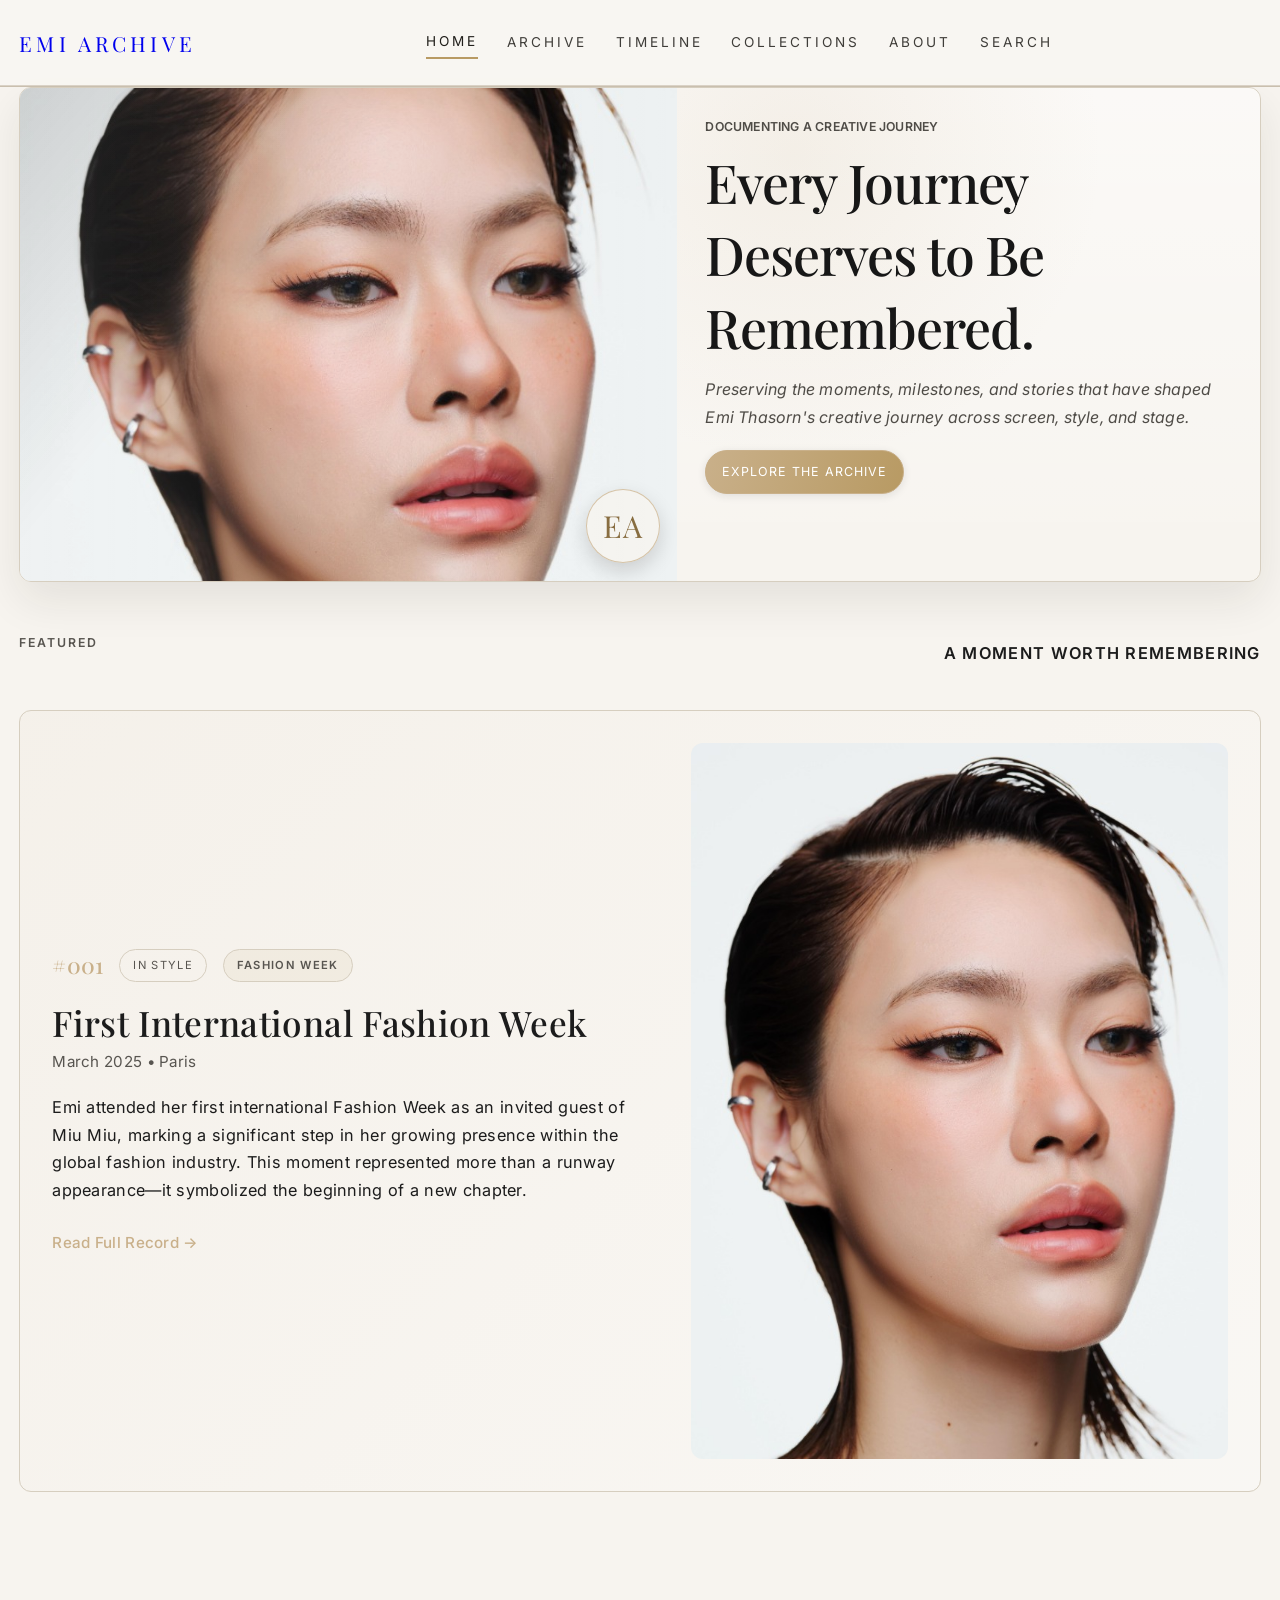
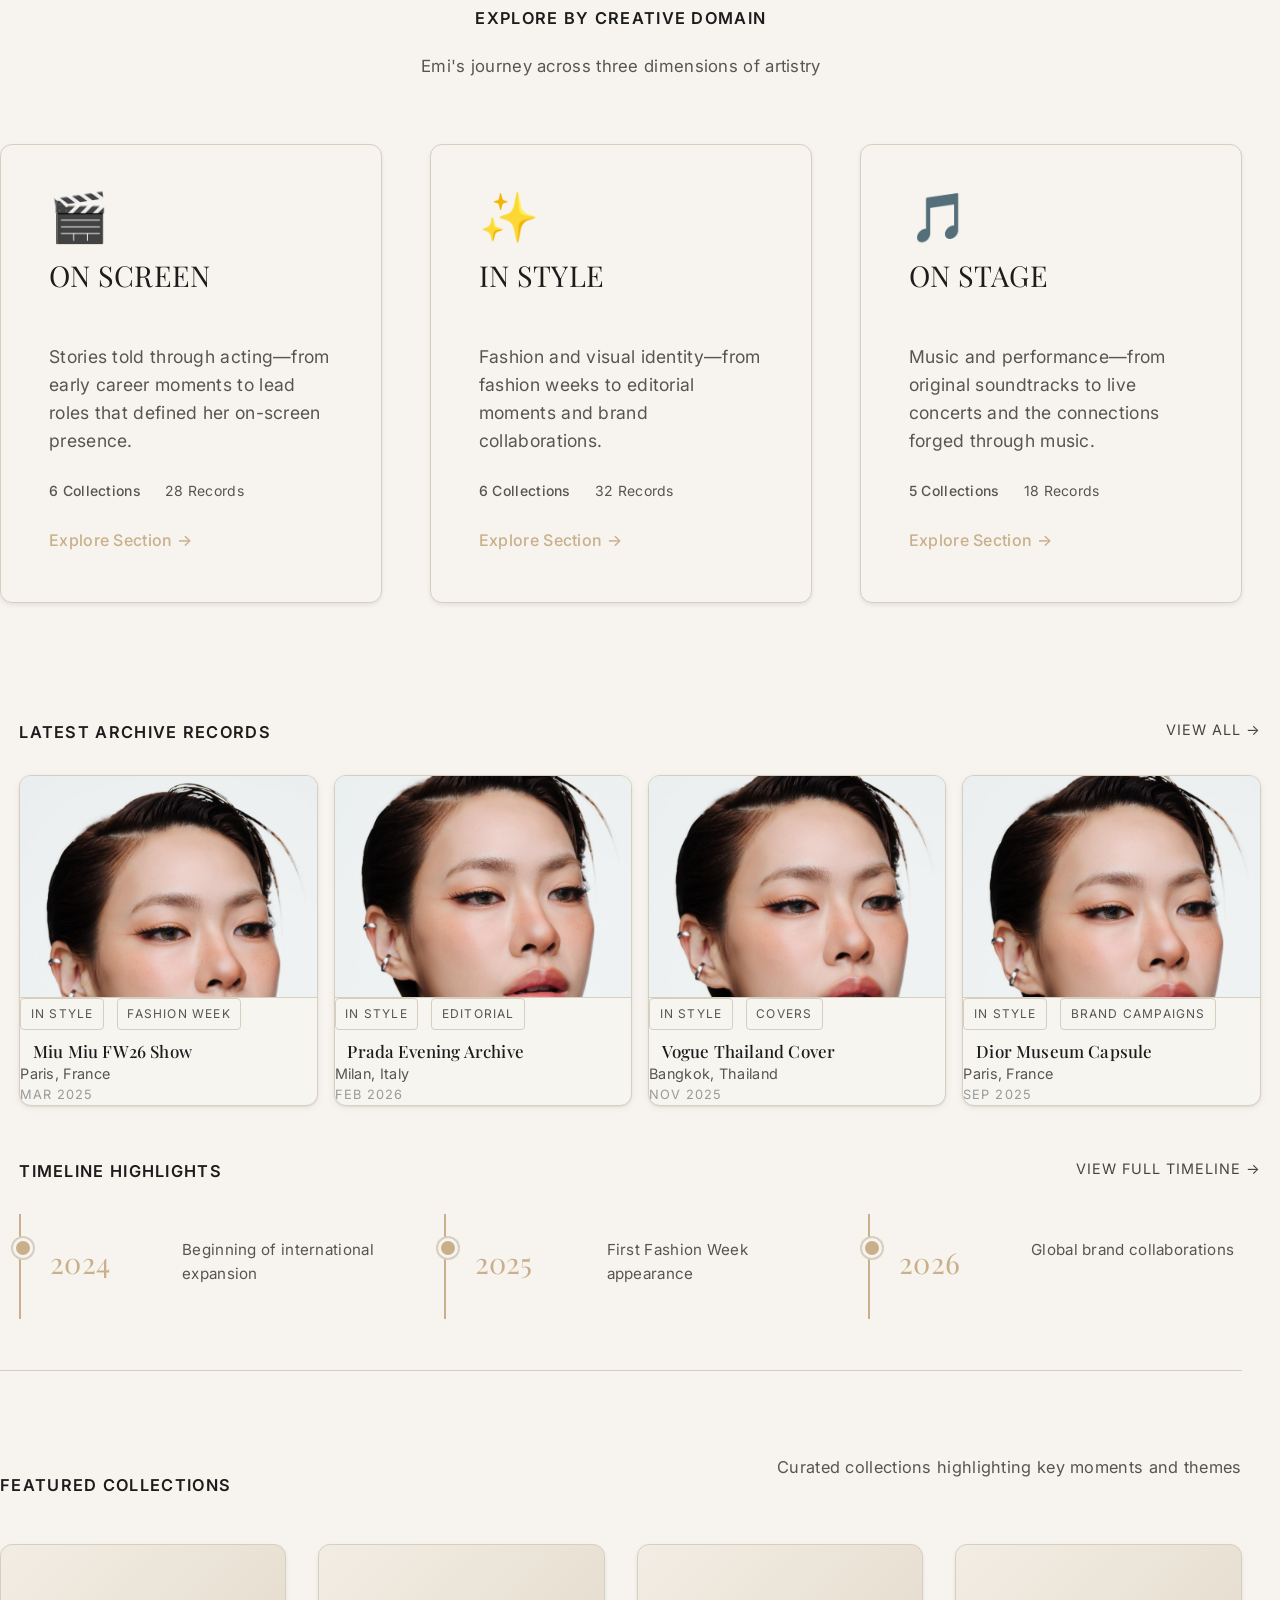
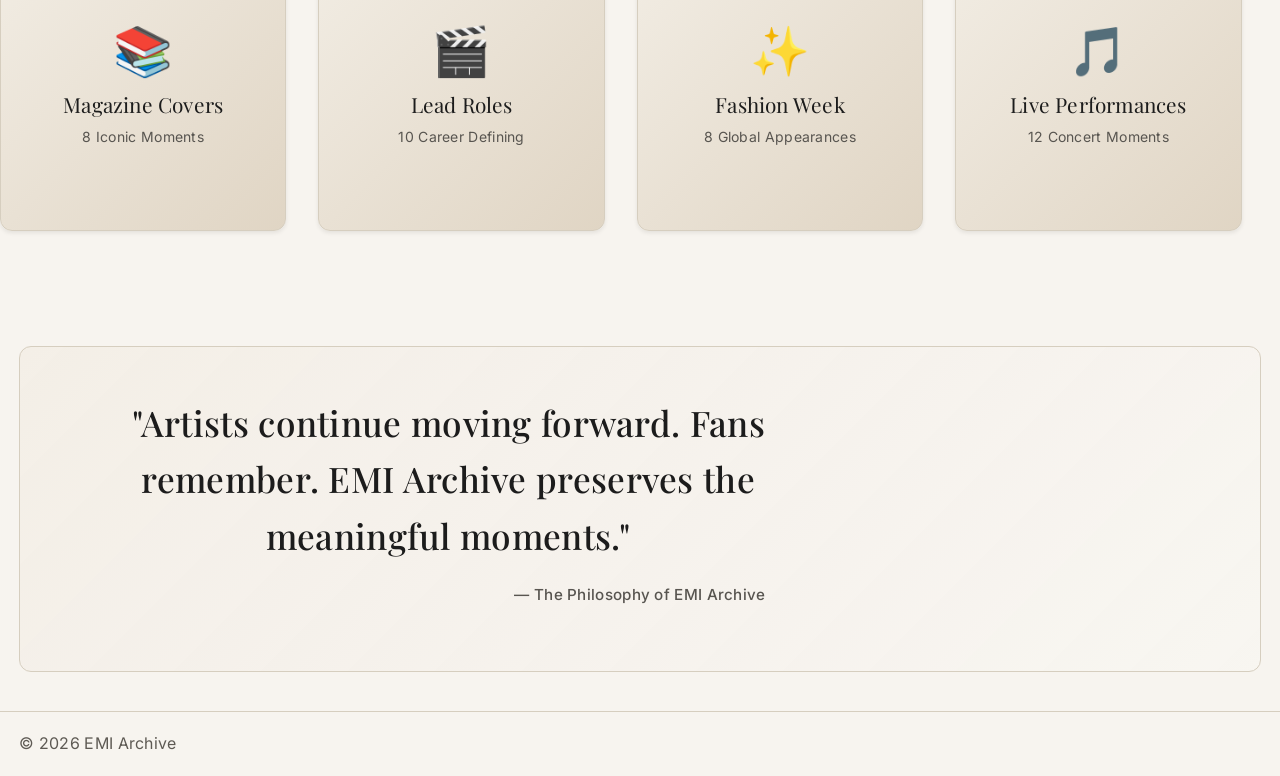
==== commit 9fe920f9: "Add comprehensive mobile responsiveness CSS - Added responsive media queries for tablet (768px-1023p" ====
--- a/index.html
+++ b/index.html
@@ -3,11 +3,12 @@
 <head>
   <meta charset="UTF-8" />
   <meta name="viewport" content="width=device-width, initial-scale=1.0" />
-  <title>EMI Archive | Digital Museum</title>
+  <title>EMI Archive</title>
   <link rel="preconnect" href="https://fonts.googleapis.com" />
   <link rel="preconnect" href="https://fonts.gstatic.com" crossorigin />
-  <link href="https://fonts.googleapis.com/css2?family=Inter:wght@400;500;600&family=Playfair+Display:wght@500;700&display=swap" rel="stylesheet" />
+  <link href="https://fonts.googleapis.com/css2?family=Inter:wght@300;400;500;600&family=Playfair+Display:wght@300;400;500;600;700&display=swap" rel="stylesheet" />
   <link rel="stylesheet" href="assets/css/styles.css" />
+<link rel="alternate icon" href="/favicon-unique.svg" />
 </head>
 <body class="home-ref">
   <header class="site-header">
@@ -20,35 +21,27 @@
       </button>
       <nav class="site-nav" id="site-nav" aria-label="Main">
         <a href="index.html" class="is-active">Home</a>
-        <div class="nav-item-with-submenu">
-          <a href="archive.html" class="nav-item">Archive</a>
-          <ul class="nav-submenu" aria-label="Archive categories">
-            <li><a href="archive.html?category=ON%20SCREEN">ON SCREEN</a></li>
-            <li><a href="archive.html?category=IN%20STYLE">IN STYLE</a></li>
-            <li><a href="archive.html?category=ON%20STAGE">ON STAGE</a></li>
-          </ul>
-        </div>
+        <a href="archive.html">Archive</a>
         <a href="timeline.html">Timeline</a>
         <a href="collections.html">Collections</a>
         <a href="about.html">About</a>
         <a href="archive.html#search">Search</a>
       </nav>
-      <button class="theme-toggle" type="button" aria-label="Toggle dark mode" title="Toggle dark mode">🌙</button>
     </div>
   </header>
 
   <main>
     <!-- HERO SECTION -->
     <section class="hero shell home-ref" id="hero">
-      <div class="hero-copy">
-        <p class="kicker">Documenting a Creative Journey</p>
-        <h1>Preserving<br />the Moments<br />That Matter</h1>
-        <p>An editorial archive celebrating Emi Thasorn's artistic evolution across screen, style, and stage.</p>
-        <a class="button" href="archive.html">Enter Archive</a>
-      </div>
       <div class="hero-art">
         <img src="assets/images/emi01.png" alt="Emi Thasorn" />
         <span class="hero-medallion" aria-hidden="true">EA</span>
+      </div>
+      <div class="hero-copy">
+        <p class="kicker">Documenting a Creative Journey</p>
+        <h1>Every Journey<br />Deserves to Be<br />Remembered.</h1>
+        <p class="hero-tagline">Preserving the moments, milestones, and stories that have shaped Emi Thasorn's creative journey across screen, style, and stage.</p>
+        <a class="button" href="archive.html">Explore the Archive</a>
       </div>
     </section>
 
@@ -76,30 +69,48 @@
       </article>
     </section>
 
-    <!-- CREATIVE JOURNEY SECTION -->
-    <section class="journey shell" id="journey">
+    <!-- CREATIVE JOURNEY SECTION (Browse by Section) -->
+    <section class="browse-sections shell" id="journey">
       <div class="section-head section-head--centered">
-        <h2>Emi's Creative Journey</h2>
-        <p>Across three dimensions of artistry</p>
-      </div>
-      <div class="journey-grid">
-        <article class="journey-card" data-section="on-screen">
-          <div class="journey-icon">🎬</div>
-          <h3>ON SCREEN</h3>
-          <p>Stories told through acting—from early career moments to lead roles and awards that defined her presence on screen.</p>
-          <a href="archive.html?category=ON%20SCREEN" class="link-arrow">Explore →</a>
-        </article>
-        <article class="journey-card" data-section="in-style">
-          <div class="journey-icon">✨</div>
-          <h3>IN STYLE</h3>
-          <p>Fashion and visual identity—from fashion weeks to editorial moments and brand collaborations that shaped her aesthetic.</p>
-          <a href="archive.html?category=IN%20STYLE" class="link-arrow">Explore →</a>
-        </article>
-        <article class="journey-card" data-section="on-stage">
-          <div class="journey-icon">🎵</div>
-          <h3>ON STAGE</h3>
-          <p>Music and performance—from original soundtracks to live concerts and the connections forged through music.</p>
-          <a href="archive.html?category=ON%20STAGE" class="link-arrow">Explore →</a>
+        <h2>Explore by Creative Domain</h2>
+        <p>Emi's journey across three dimensions of artistry</p>
+      </div>
+      <div class="section-cards-grid">
+        <article class="section-card" data-section="on-screen">
+          <div class="section-card-header">
+            <div class="section-icon">🎬</div>
+            <h3>ON SCREEN</h3>
+          </div>
+          <p class="section-description">Stories told through acting—from early career moments to lead roles that defined her on-screen presence.</p>
+          <div class="section-meta">
+            <span class="collection-count">6 Collections</span>
+            <span class="record-count">28 Records</span>
+          </div>
+          <a href="archive.html?category=ON%20SCREEN" class="section-link">Explore Section →</a>
+        </article>
+        <article class="section-card" data-section="in-style">
+          <div class="section-card-header">
+            <div class="section-icon">✨</div>
+            <h3>IN STYLE</h3>
+          </div>
+          <p class="section-description">Fashion and visual identity—from fashion weeks to editorial moments and brand collaborations.</p>
+          <div class="section-meta">
+            <span class="collection-count">6 Collections</span>
+            <span class="record-count">32 Records</span>
+          </div>
+          <a href="archive.html?category=IN%20STYLE" class="section-link">Explore Section →</a>
+        </article>
+        <article class="section-card" data-section="on-stage">
+          <div class="section-card-header">
+            <div class="section-icon">🎵</div>
+            <h3>ON STAGE</h3>
+          </div>
+          <p class="section-description">Music and performance—from original soundtracks to live concerts and the connections forged through music.</p>
+          <div class="section-meta">
+            <span class="collection-count">5 Collections</span>
+            <span class="record-count">18 Records</span>
+          </div>
+          <a href="archive.html?category=ON%20STAGE" class="section-link">Explore Section →</a>
         </article>
       </div>
     </section>
@@ -176,33 +187,32 @@
       </div>
     </section>
 
-    <!-- COLLECTIONS PREVIEW SECTION -->
-    <section class="collections-preview shell" id="collections-section">
-      <div class="section-head">
-        <h2>Browse Collections</h2>
-        <a href="collections.html">View All Collections →</a>
-      </div>
-      <p class="section-intro">Explore curated collections organized by theme, category, and moment.</p>
-      <div class="collections-grid">
-        <a href="collections.html" class="collection-card">
-          <div class="collection-icon">📚</div>
-          <h3>All Collections</h3>
-          <p>Complete collection browsing</p>
-        </a>
-        <a href="archive.html?category=ON%20SCREEN" class="collection-card">
-          <div class="collection-icon">🎬</div>
-          <h3>On Screen</h3>
-          <p>6 Collections</p>
-        </a>
-        <a href="archive.html?category=IN%20STYLE" class="collection-card">
-          <div class="collection-icon">✨</div>
-          <h3>In Style</h3>
-          <p>7 Collections</p>
-        </a>
-        <a href="archive.html?category=ON%20STAGE" class="collection-card">
-          <div class="collection-icon">🎵</div>
-          <h3>On Stage</h3>
-          <p>5 Collections</p>
+    <!-- FEATURED COLLECTIONS SECTION -->
+    <section class="featured-collections shell" id="collections-section">
+      <div class="section-head">
+        <h2>Featured Collections</h2>
+        <p class="section-intro">Curated collections highlighting key moments and themes</p>
+      </div>
+      <div class="featured-collections-grid">
+        <a href="collections.html" class="featured-collection-card">
+          <div class="collection-image">📚</div>
+          <h3>Magazine Covers</h3>
+          <p>8 Iconic Moments</p>
+        </a>
+        <a href="collections.html" class="featured-collection-card">
+          <div class="collection-image">🎬</div>
+          <h3>Lead Roles</h3>
+          <p>10 Career Defining</p>
+        </a>
+        <a href="collections.html" class="featured-collection-card">
+          <div class="collection-image">✨</div>
+          <h3>Fashion Week</h3>
+          <p>8 Global Appearances</p>
+        </a>
+        <a href="collections.html" class="featured-collection-card">
+          <div class="collection-image">🎵</div>
+          <h3>Live Performances</h3>
+          <p>12 Concert Moments</p>
         </a>
       </div>
     </section>
@@ -233,3 +243,4 @@
   <script src="assets/js/main.js"></script>
 </body>
 </html>
+
--- a/assets/css/styles.css
+++ b/assets/css/styles.css
@@ -1,4 +1,5 @@
 :root {
+  /* Color Palette - Editorial */
   --bg: #f7f4ef;
   --surface: #e8e1d7;
   --gold: #c9b08a;
@@ -6,22 +7,39 @@
   --muted: #585550;
   --line: #d6cebf;
   --line-strong: #c9bfae;
+  
+  /* Spacing Scale */
+  --space-xs: 4px;
+  --space-sm: 8px;
+  --space-md: 16px;
+  --space-lg: 24px;
+  --space-xl: 32px;
+  --space-2xl: 48px;
+  --space-3xl: 64px;
+  --space-4xl: 96px;
   --space-section: clamp(2.1rem, 4vw, 3.4rem);
+  
+  /* Shadows - Layered Depth */
+  --shadow-subtle: 0 2px 4px rgba(0, 0, 0, 0.08);
+  --shadow-base: 0 4px 12px rgba(0, 0, 0, 0.12);
+  --shadow-medium: 0 8px 24px rgba(0, 0, 0, 0.16);
+  --shadow-high: 0 12px 48px rgba(0, 0, 0, 0.20);
+  
+  /* Radius */
   --radius-md: 12px;
   --radius-sm: 10px;
-  
-  /* Dark mode palette */
-  --bg-dark: #0f0d0a;
-  --surface-dark: #1a1815;
-  --gold-dark: #d4a574;
-  --ink-dark: #f5f1eb;
-  --muted-dark: #a39b91;
-  --line-dark: #2a261f;
-  --line-strong-dark: #3a342f;
   
   /* Transitions */
   --transition-fast: 150ms ease;
   --transition-normal: 250ms ease;
+  --transition-slow: 300ms ease;
+  --transition-slowest: 400ms ease-out;
+  
+  /* Breakpoints (for reference in media queries) */
+  --mobile-max: 767px;
+  --tablet-min: 768px;
+  --tablet-max: 1023px;
+  --desktop-min: 1024px;
 }
 
 * {
@@ -38,20 +56,17 @@
   color: var(--ink);
   font-family: "Inter", sans-serif;
   font-size: 16px;
-  line-height: 1.58;
+  font-weight: 400;
+  line-height: 1.7;
+  letter-spacing: 0.3px;
   text-rendering: optimizeLegibility;
+  -webkit-font-smoothing: antialiased;
+  -moz-osx-font-smoothing: grayscale;
   transition: background-color var(--transition-normal), color var(--transition-normal);
 }
+}
 
 /* Dark mode theme */
-body.dark-theme {
-  --bg: #0f0d0a;
-  --surface: #1a1815;
-  --ink: #f5f1eb;
-  --muted: #a39b91;
-  --line: #2a261f;
-  --line-strong: #3a342f;
-}
 
 a {
   color: inherit;
@@ -70,10 +85,6 @@
   background: rgba(248, 246, 242, 0.95);
   backdrop-filter: blur(8px);
   transition: background-color var(--transition-normal), border-color var(--transition-normal);
-}
-
-body.dark-theme .site-header {
-  background: rgba(15, 13, 10, 0.95);
 }
 
 .site-header::after {
@@ -99,34 +110,13 @@
   z-index: 1;
 }
 
-.theme-toggle {
-  display: flex;
-  align-items: center;
-  gap: 0.5rem;
-  margin-left: auto;
-  border: none;
-  background: none;
-  cursor: pointer;
-  padding: 0.4rem 0.5rem;
-  border-radius: 999px;
-  transition: background-color var(--transition-fast);
-  font-size: 1.2rem;
-  color: var(--ink);
-}
-
-.theme-toggle:hover {
-  background-color: color-mix(in srgb, var(--surface) 60%, transparent);
-}
-
-body.dark-theme .theme-toggle {
-  color: var(--ink-dark);
-}
-
 .brand {
   text-decoration: none;
   font-family: "Playfair Display", serif;
-  font-size: 1.24rem;
-  letter-spacing: 0.06em;
+  font-size: 1.3rem;
+  font-weight: 300;
+  letter-spacing: 0.2em;
+  line-height: 1.2;
   transition: color var(--transition-normal), transform var(--transition-fast);
 }
 
@@ -135,16 +125,18 @@
 }
 
 .brand-seal {
-  width: 64px;
-  height: 64px;
+  width: 58px;
+  height: 58px;
   border-radius: 50%;
   border: 1px solid #b89a63;
   display: inline-grid;
   place-items: center;
   color: #b89a63;
-  font-size: 2rem;
+  font-size: 1.8rem;
   letter-spacing: 0;
   line-height: 1;
+  font-weight: 400;
+  flex-shrink: 0;
 }
 
 .site-nav {
@@ -171,11 +163,6 @@
   cursor: pointer;
 }
 
-body.dark-theme .nav-toggle {
-  background: color-mix(in srgb, var(--bg) 88%, white);
-  border-color: var(--line-dark);
-}
-
 .nav-toggle span {
   display: block;
   width: 18px;
@@ -202,25 +189,17 @@
   text-decoration: none;
   color: #3f3d39;
   font-size: 0.85rem;
+  font-weight: 400;
   text-transform: uppercase;
-  letter-spacing: 0.24em;
+  letter-spacing: 0.22em;
   padding: 0.2rem 0;
   transition: color var(--transition-fast), border-color var(--transition-fast);
   position: relative;
 }
 
-body.dark-theme .site-nav a {
-  color: #b5ae9f;
-}
-
 .site-nav a.is-active {
   color: #211f1b;
   border-bottom: 2px solid #b89a63;
-}
-
-body.dark-theme .site-nav a.is-active {
-  color: #f5f1eb;
-  border-bottom-color: #d4a574;
 }
 
 .nav-item-with-submenu {
@@ -257,17 +236,17 @@
   box-shadow: 0 4px 12px rgba(0, 0, 0, 0.1);
   min-width: 160px;
   z-index: 100;
+  visibility: hidden;
+  opacity: 0;
+  pointer-events: none;
   transition: opacity var(--transition-fast), visibility var(--transition-fast);
-}
-
-body.dark-theme .nav-submenu {
-  background: var(--surface-dark);
-  border-color: var(--line-dark);
-  box-shadow: 0 4px 12px rgba(0, 0, 0, 0.3);
 }
 
 .nav-item-with-submenu:hover .nav-submenu {
   display: block;
+  visibility: visible;
+  opacity: 1;
+  pointer-events: auto;
 }
 
 .nav-submenu li {
@@ -285,30 +264,66 @@
   transition: background-color var(--transition-fast), color var(--transition-fast);
 }
 
-body.dark-theme .nav-submenu a {
-  color: #b5ae9f;
-}
-
 .nav-submenu a:hover {
   background-color: #f5f1eb;
   color: #211f1b;
 }
 
-body.dark-theme .nav-submenu a:hover {
-  background-color: var(--bg-dark);
-  color: #f5f1eb;
-}
-
 .nav-search {
   text-decoration: none;
   text-transform: uppercase;
-  letter-spacing: 0.24em;
+  letter-spacing: 0.2em;
   font-size: 0.85rem;
+  font-weight: 400;
+}
+
+/* Archive Secondary Navigation */
+.archive-subnav {
+  position: sticky;
+  top: 86px;
+  z-index: 9;
+  border-bottom: 1px solid var(--line-strong);
+  background: rgba(232, 225, 215, 0.85);
+  backdrop-filter: blur(8px);
+  transition: background-color var(--transition-normal), border-color var(--transition-normal);
+}
+
+.subnav-inner {
+  display: flex;
+  gap: 2rem;
+  align-items: center;
+  min-height: 52px;
+  padding: 0.8rem 0;
+}
+
+.subnav-link {
+  text-decoration: none;
+  color: var(--ink);
+  font-size: 0.85rem;
+  font-weight: 500;
+  letter-spacing: 0.15em;
+  text-transform: uppercase;
+  padding: 0.4rem 0;
+  border-bottom: 2px solid transparent;
+  transition: border-color var(--transition-fast), color var(--transition-fast);
+}
+
+.subnav-link:hover {
+  border-bottom-color: var(--gold);
+  color: var(--gold);
+}
+
+.subnav-link.is-active {
+  border-bottom-color: var(--gold);
+  color: var(--gold);
+}
+
+.nav-search {
   display: inline-flex;
   align-items: center;
   gap: 0.6rem;
   padding-left: 1.1rem;
-  border-left: 1px solid #d8c9ae;
+  border-left: 1px solid #b89a63;
   white-space: nowrap;
 }
 
@@ -321,17 +336,86 @@
 .kicker {
   margin: 0 0 0.7rem;
   text-transform: uppercase;
-  letter-spacing: 0.12em;
+  letter-spacing: 0.16em;
   font-size: 0.77rem;
+  font-weight: 600;
   color: var(--muted);
 }
-
 
 h1,
 h2,
 h3 {
   font-family: "Playfair Display", serif;
-  line-height: 1.17;
+  font-weight: 500;
+  line-height: 1.3;
+  letter-spacing: 0.01em;
+}
+
+/* Typography Scale */
+h1 {
+  font-size: clamp(2rem, 3.5vw, 3.2rem);
+  line-height: 1.2;
+  margin: 0 0 var(--space-lg) 0;
+}
+
+h2 {
+  font-size: clamp(1.5rem, 2.8vw, 2.2rem);
+  line-height: 1.25;
+  margin: 0 0 var(--space-md) 0;
+}
+
+h3 {
+  font-size: clamp(1.1rem, 2vw, 1.75rem);
+  line-height: 1.3;
+  margin: 0 0 var(--space-md) 0;
+}
+
+h4 {
+  font-family: "Playfair Display", serif;
+  font-size: 1.25rem;
+  font-weight: 500;
+  line-height: 1.3;
+  margin: 0 0 var(--space-sm) 0;
+}
+
+h5 {
+  font-family: "Inter", sans-serif;
+  font-size: 1rem;
+  font-weight: 600;
+  text-transform: uppercase;
+  letter-spacing: 0.1em;
+  margin: 0 0 var(--space-sm) 0;
+}
+
+p {
+  line-height: 1.6;
+  margin: 0 0 var(--space-md) 0;
+}
+
+.text-body {
+  font-size: 1rem;
+  line-height: 1.6;
+  color: var(--ink);
+}
+
+.text-body-sm {
+  font-size: 0.875rem;
+  line-height: 1.5;
+  color: var(--muted);
+}
+
+.text-label {
+  font-size: 0.75rem;
+  font-weight: 600;
+  text-transform: uppercase;
+  letter-spacing: 0.1em;
+  color: var(--muted);
+}
+
+.text-meta {
+  font-size: 0.875rem;
+  color: var(--muted);
+  font-weight: 500;
 }
 
 .hero {
@@ -339,8 +423,9 @@
   grid-template-columns: 1.05fr 1fr;
   gap: 2rem;
   align-items: stretch;
-  padding: 3.3rem 0 1.6rem;
+  padding: 4rem 0 3rem;
   animation: fadeInUp 0.6s ease-out;
+  min-height: 420px;
 }
 
 @keyframes fadeInUp {
@@ -355,24 +440,28 @@
 }
 
 .hero-copy h1 {
+  font-family: "Playfair Display", serif;
   font-size: clamp(2.2rem, 4.2vw, 3.45rem);
+  font-weight: 500;
+  line-height: 1.35;
+  letter-spacing: 0.01em;
   margin: 0 0 0.9rem;
   transition: color var(--transition-normal);
-}
-
-body.dark-theme .hero-copy h1 {
-  color: var(--ink-dark);
 }
 
 .hero-copy p {
   margin: 0;
   color: #4f4c47;
   max-width: 54ch;
+  line-height: 1.75;
+  letter-spacing: 0.2px;
   transition: color var(--transition-normal);
 }
 
-body.dark-theme .hero-copy p {
-  color: var(--muted-dark);
+.hero-tagline {
+  font-style: italic;
+  line-height: 1.8;
+  letter-spacing: 0.2px;
 }
 
 .button {
@@ -398,15 +487,1276 @@
   transform: translateY(0);
 }
 
-body.dark-theme .button {
-  border-color: var(--gold-dark);
-  background: var(--gold-dark);
-  color: var(--bg-dark);
-  box-shadow: 0 2px 8px rgba(212, 165, 116, 0.2);
-}
-
-body.dark-theme .button:hover {
-  box-shadow: 0 4px 16px rgba(212, 165, 116, 0.35);
+/* Button Variants */
+.button-secondary {
+  border: 1px solid var(--line-strong);
+  background: transparent;
+  color: var(--ink);
+}
+
+.button-secondary:hover {
+  border-color: var(--gold);
+  color: var(--gold);
+}
+
+.button-tertiary {
+  background: transparent;
+  border: none;
+  color: var(--gold);
+  text-decoration: underline;
+  padding: 0;
+  margin: 0;
+  box-shadow: none;
+}
+
+.button-tertiary:hover {
+  opacity: 0.8;
+}
+
+/* Link Styles */
+a.link-arrow {
+  display: inline-flex;
+  align-items: center;
+  gap: 0.4rem;
+  color: var(--gold);
+  text-decoration: none;
+  font-weight: 500;
+  transition: gap var(--transition-fast), color var(--transition-fast);
+}
+
+a.link-arrow:hover {
+  gap: 0.6rem;
+  color: var(--ink);
+}
+
+/* ================================
+   COMPONENT LIBRARY: CARDS
+   ================================ */
+
+/* Archive Record Card */
+.archive-card {
+  display: flex;
+  flex-direction: column;
+  border: 1px solid var(--line);
+  border-radius: var(--radius-md);
+  background: var(--bg);
+  overflow: hidden;
+  transition: all var(--transition-normal);
+  cursor: pointer;
+  box-shadow: var(--shadow-subtle);
+}
+
+.archive-card:hover {
+  transform: translateY(-4px);
+  box-shadow: var(--shadow-base);
+  border-color: var(--gold);
+}
+
+.archive-card-image {
+  width: 100%;
+  height: 280px;
+  overflow: hidden;
+  background: linear-gradient(135deg, #f2ede4 0%, #e0d5c4 100%);
+}
+
+.archive-card-image img {
+  width: 100%;
+  height: 100%;
+  object-fit: cover;
+  transition: transform var(--transition-normal);
+}
+
+.archive-card:hover .archive-card-image img {
+  transform: scale(1.05);
+}
+
+.archive-card-content {
+  padding: var(--space-lg);
+  display: flex;
+  flex-direction: column;
+  flex-grow: 1;
+}
+
+.archive-card-meta {
+  display: flex;
+  gap: var(--space-sm);
+  margin-bottom: var(--space-md);
+  flex-wrap: wrap;
+}
+
+.archive-card-tag {
+  font-size: 0.75rem;
+  font-weight: 600;
+  text-transform: uppercase;
+  letter-spacing: 0.08em;
+  padding: 0.35rem 0.6rem;
+  background: rgba(201, 176, 138, 0.12);
+  color: var(--ink);
+  border-radius: 4px;
+}
+
+.archive-card-title {
+  font-family: "Playfair Display", serif;
+  font-size: 1.1rem;
+  font-weight: 400;
+  margin: 0 0 var(--space-sm) 0;
+  line-height: 1.3;
+}
+
+.archive-card-subtitle {
+  font-size: 0.875rem;
+  color: var(--muted);
+  margin: 0;
+}
+
+/* Collection Card */
+.collection-card {
+  position: relative;
+  overflow: hidden;
+  border-radius: var(--radius-md);
+  background: linear-gradient(135deg, #f2ede4 0%, #e0d5c4 100%);
+  aspect-ratio: 3 / 4;
+  cursor: pointer;
+  transition: transform var(--transition-normal), box-shadow var(--transition-normal);
+  box-shadow: var(--shadow-subtle);
+  display: flex;
+  flex-direction: column;
+  align-items: center;
+  justify-content: center;
+  text-decoration: none;
+  color: inherit;
+}
+
+.collection-card:hover {
+  transform: scale(1.02);
+  box-shadow: var(--shadow-base);
+}
+
+.collection-card-overlay {
+  position: absolute;
+  inset: 0;
+  background: linear-gradient(to bottom, transparent, rgba(28, 28, 28, 0.3));
+  display: flex;
+  flex-direction: column;
+  align-items: center;
+  justify-content: center;
+  text-align: center;
+  padding: var(--space-lg);
+  color: white;
+}
+
+.collection-card-title {
+  font-family: "Playfair Display", serif;
+  font-size: 1.3rem;
+  font-weight: 400;
+  margin: var(--space-md) 0 var(--space-sm) 0;
+}
+
+.collection-card-count {
+  font-size: 0.875rem;
+  opacity: 0.9;
+}
+
+/* Timeline Item */
+.timeline-item {
+  display: grid;
+  grid-template-columns: 100px 1fr;
+  gap: var(--space-xl);
+  align-items: flex-start;
+  padding: var(--space-xl) 0;
+  border-left: 2px solid var(--line);
+  padding-left: var(--space-xl);
+  margin-left: 0;
+  position: relative;
+}
+
+.timeline-item::before {
+  content: "";
+  position: absolute;
+  left: -8px;
+  top: 24px;
+  width: 14px;
+  height: 14px;
+  border-radius: 50%;
+  background: var(--gold);
+  border: 3px solid var(--bg);
+  box-shadow: 0 0 0 2px var(--line);
+}
+
+.timeline-year {
+  font-family: "Playfair Display", serif;
+  font-size: 1.3rem;
+  font-weight: 400;
+  color: var(--ink);
+}
+
+.timeline-description {
+  font-size: 0.95rem;
+  color: var(--muted);
+  margin: 0;
+}
+
+.timeline-record-link {
+  text-decoration: none;
+  color: var(--gold);
+  font-weight: 500;
+  transition: color var(--transition-fast);
+}
+
+.timeline-record-link:hover {
+  color: var(--ink);
+}
+
+/* ================================
+   COMPONENT LIBRARY: BUTTONS & FORMS
+   ================================ */
+
+/* Navigation Buttons */
+.nav-button {
+  display: inline-flex;
+  align-items: center;
+  gap: 0.6rem;
+  border: 1px solid var(--line-strong);
+  background: transparent;
+  padding: var(--space-md) var(--space-lg);
+  border-radius: var(--radius-sm);
+  cursor: pointer;
+  font-family: "Inter", sans-serif;
+  font-size: 0.95rem;
+  font-weight: 500;
+  color: var(--ink);
+  transition: all var(--transition-normal);
+  text-decoration: none;
+}
+
+.nav-button:hover {
+  border-color: var(--gold);
+  color: var(--gold);
+  box-shadow: var(--shadow-subtle);
+}
+
+.nav-button-prev,
+.nav-button-next {
+  flex: 1;
+}
+
+/* Filter Checkboxes */
+.filter-group {
+  display: flex;
+  flex-direction: column;
+  gap: var(--space-md);
+}
+
+.filter-item {
+  display: flex;
+  align-items: center;
+  gap: var(--space-md);
+  cursor: pointer;
+}
+
+.filter-item input[type="checkbox"] {
+  width: 18px;
+  height: 18px;
+  cursor: pointer;
+  appearance: none;
+  border: 1px solid var(--line-strong);
+  border-radius: 4px;
+  background: var(--bg);
+  transition: all var(--transition-fast);
+  flex-shrink: 0;
+}
+
+.filter-item input[type="checkbox"]:hover {
+  border-color: var(--gold);
+}
+
+.filter-item input[type="checkbox"]:checked {
+  background: var(--gold);
+  border-color: var(--gold);
+}
+
+.filter-item input[type="checkbox"]:checked::after {
+  content: "✓";
+  display: block;
+  color: white;
+  font-size: 0.7rem;
+  text-align: center;
+}
+
+.filter-label {
+  font-size: 0.95rem;
+  color: var(--ink);
+  user-select: none;
+  flex-grow: 1;
+}
+
+.filter-count {
+  font-size: 0.85rem;
+  color: var(--muted);
+  font-weight: 500;
+}
+
+/* ================================
+   HOMEPAGE SECTIONS
+   ================================ */
+
+/* Browse Sections (3-column grid) */
+.browse-sections {
+  margin: var(--space-section) 0;
+  padding: var(--space-3xl) 0;
+}
+
+.section-cards-grid {
+  display: grid;
+  grid-template-columns: repeat(auto-fit, minmax(300px, 1fr));
+  gap: var(--space-2xl);
+  margin-top: var(--space-2xl);
+}
+
+.section-card {
+  display: flex;
+  flex-direction: column;
+  padding: var(--space-2xl);
+  border: 1px solid var(--line);
+  border-radius: var(--radius-md);
+  background: var(--bg);
+  transition: all var(--transition-normal);
+  text-decoration: none;
+  color: inherit;
+  box-shadow: var(--shadow-subtle);
+}
+
+.section-card:hover {
+  transform: translateY(-6px);
+  box-shadow: var(--shadow-base);
+  border-color: var(--gold);
+}
+
+.section-card-header {
+  display: flex;
+  flex-direction: column;
+  align-items: flex-start;
+  gap: var(--space-md);
+  margin-bottom: var(--space-lg);
+}
+
+.section-icon {
+  font-size: 3rem;
+  line-height: 1;
+}
+
+.section-card h3 {
+  font-family: "Playfair Display", serif;
+  font-size: 1.8rem;
+  font-weight: 400;
+  margin: 0;
+  color: var(--ink);
+}
+
+.section-description {
+  flex-grow: 1;
+  font-size: 1rem;
+  line-height: 1.6;
+  color: var(--muted);
+  margin: 0 0 var(--space-lg) 0;
+}
+
+.section-meta {
+  display: flex;
+  gap: var(--space-lg);
+  font-size: 0.875rem;
+  color: var(--muted);
+  margin-bottom: var(--space-lg);
+}
+
+.collection-count,
+.record-count {
+  display: flex;
+  align-items: center;
+  gap: 0.3rem;
+}
+
+.section-link {
+  display: inline-block;
+  color: var(--gold);
+  text-decoration: none;
+  font-weight: 500;
+  transition: all var(--transition-fast);
+}
+
+.section-card:hover .section-link {
+  gap: 0.6rem;
+  color: var(--ink);
+}
+
+/* Featured Collections */
+.featured-collections {
+  margin: var(--space-section) 0;
+  padding: var(--space-3xl) 0;
+  border-top: 1px solid var(--line);
+}
+
+.featured-collections-grid {
+  display: grid;
+  grid-template-columns: repeat(auto-fit, minmax(240px, 1fr));
+  gap: var(--space-xl);
+  margin-top: var(--space-2xl);
+}
+
+.featured-collection-card {
+  display: flex;
+  flex-direction: column;
+  align-items: center;
+  justify-content: center;
+  aspect-ratio: 1;
+  padding: var(--space-2xl);
+  border: 1px solid var(--line);
+  border-radius: var(--radius-md);
+  background: linear-gradient(135deg, #f2ede4 0%, #e0d5c4 100%);
+  text-decoration: none;
+  color: inherit;
+  transition: all var(--transition-normal);
+  cursor: pointer;
+  box-shadow: var(--shadow-subtle);
+}
+
+.featured-collection-card:hover {
+  transform: scale(1.02);
+  box-shadow: var(--shadow-base);
+  border-color: var(--gold);
+}
+
+.collection-image {
+  font-size: 3rem;
+  margin-bottom: var(--space-md);
+  line-height: 1;
+}
+
+.featured-collection-card h3 {
+  font-family: "Playfair Display", serif;
+  font-size: 1.3rem;
+  font-weight: 400;
+  text-align: center;
+  margin: 0 0 var(--space-sm) 0;
+  color: var(--ink);
+}
+
+.featured-collection-card p {
+  font-size: 0.875rem;
+  text-align: center;
+  color: var(--muted);
+  margin: 0;
+}
+
+/* ================================
+   SECTION PAGE STYLES
+   ================================ */
+
+/* Section Hero */
+.section-hero {
+  padding: var(--space-4xl) 0 var(--space-3xl);
+  border-bottom: 1px solid var(--line);
+  margin-bottom: var(--space-3xl);
+}
+
+.section-hero-content h1 {
+  font-size: clamp(2.2rem, 4vw, 3.2rem);
+  margin: var(--space-md) 0;
+}
+
+.section-description {
+  font-size: 1.1rem;
+  line-height: 1.6;
+  color: var(--muted);
+  max-width: 65ch;
+  margin: var(--space-lg) 0;
+}
+
+.section-stats {
+  display: flex;
+  gap: var(--space-3xl);
+  font-size: 1rem;
+  margin-top: var(--space-2xl);
+}
+
+.section-stats strong {
+  display: block;
+  font-size: 1.8rem;
+  font-family: "Playfair Display", serif;
+  font-weight: 400;
+  color: var(--ink);
+}
+
+/* Collections Browser in Section */
+.section-collections {
+  margin: var(--space-3xl) 0;
+  padding: var(--space-3xl) 0;
+  border-bottom: 1px solid var(--line);
+}
+
+.section-collections h2 {
+  margin-bottom: var(--space-2xl);
+}
+
+.collections-browser-grid {
+  display: grid;
+  grid-template-columns: repeat(auto-fit, minmax(280px, 1fr));
+  gap: var(--space-2xl);
+}
+
+.collection-browser-card {
+  position: relative;
+  overflow: hidden;
+  border-radius: var(--radius-md);
+  aspect-ratio: 3 / 4;
+  background: linear-gradient(135deg, #f2ede4 0%, #e0d5c4 100%);
+  cursor: pointer;
+  transition: all var(--transition-normal);
+  box-shadow: var(--shadow-subtle);
+  display: flex;
+  align-items: flex-end;
+  justify-content: center;
+  text-decoration: none;
+  color: white;
+  padding: var(--space-2xl);
+  text-align: center;
+}
+
+.collection-browser-card:hover {
+  transform: scale(1.02);
+  box-shadow: var(--shadow-base);
+}
+
+.collection-browser-card-overlay {
+  position: absolute;
+  inset: 0;
+  background: linear-gradient(to bottom, transparent 40%, rgba(0, 0, 0, 0.5));
+  display: flex;
+  flex-direction: column;
+  justify-content: flex-end;
+  align-items: center;
+  padding: var(--space-2xl);
+}
+
+.collection-browser-card-title {
+  font-family: "Playfair Display", serif;
+  font-size: 1.4rem;
+  font-weight: 400;
+  margin: 0 0 var(--space-sm) 0;
+}
+
+.collection-browser-card-count {
+  font-size: 0.9rem;
+  opacity: 0.95;
+  margin: 0;
+}
+
+/* All Records Section */
+.all-records-section {
+  margin-top: var(--space-4xl);
+}
+
+/* ================================
+   COLLECTIONS PAGE STYLES
+   ================================ */
+
+.collections-overview {
+  padding: var(--space-3xl) 0;
+  border-bottom: 1px solid var(--line);
+  margin-bottom: var(--space-4xl);
+}
+
+.collections-intro {
+  font-size: 1.05rem;
+  line-height: 1.7;
+  color: var(--muted);
+  max-width: 70ch;
+  margin: var(--space-2xl) 0 0 0;
+}
+
+.collections-by-section {
+  display: flex;
+  flex-direction: column;
+  gap: var(--space-4xl);
+}
+
+.section-collection-group {
+  padding: var(--space-3xl) 0;
+  border-bottom: 1px solid var(--line);
+}
+
+.section-collection-group:last-child {
+  border-bottom: none;
+  padding-bottom: 0;
+}
+
+.collection-group-header h2 {
+  font-size: clamp(1.8rem, 3.5vw, 2.4rem);
+  margin-bottom: var(--space-sm);
+}
+
+.collection-group-header p {
+  font-size: 1rem;
+  color: var(--muted);
+  margin: 0 0 var(--space-2xl) 0;
+}
+
+.collections-grid {
+  display: grid;
+  grid-template-columns: repeat(auto-fit, minmax(200px, 1fr));
+  gap: var(--space-2xl);
+}
+
+.collection-item {
+  display: flex;
+  flex-direction: column;
+  align-items: center;
+  justify-content: center;
+  padding: var(--space-2xl);
+  border: 1px solid var(--line);
+  border-radius: var(--radius-md);
+  background: var(--bg);
+  text-decoration: none;
+  color: inherit;
+  transition: all var(--transition-normal);
+  cursor: pointer;
+  text-align: center;
+  box-shadow: var(--shadow-subtle);
+}
+
+.collection-item:hover {
+  transform: translateY(-4px);
+  box-shadow: var(--shadow-base);
+  border-color: var(--gold);
+}
+
+.collection-item-icon {
+  font-size: 2.5rem;
+  margin-bottom: var(--space-md);
+  line-height: 1;
+}
+
+.collection-item h3 {
+  font-family: "Playfair Display", serif;
+  font-size: 1.1rem;
+  font-weight: 400;
+  margin: 0 0 var(--space-sm) 0;
+}
+
+.collection-count {
+  font-size: 0.875rem;
+  color: var(--muted);
+  margin: 0;
+  font-weight: 500;
+}
+
+/* ================================
+   ARCHIVE RECORD DETAIL PAGE
+   ================================ */
+
+/* Breadcrumb Navigation */
+.breadcrumb {
+  display: flex;
+  flex-wrap: wrap;
+  align-items: center;
+  gap: var(--space-sm);
+  padding: var(--space-2xl) 0;
+  font-size: 0.875rem;
+  border-bottom: 1px solid var(--line);
+  margin-bottom: var(--space-3xl);
+}
+
+.breadcrumb a {
+  color: var(--gold);
+  text-decoration: none;
+  transition: color var(--transition-fast);
+}
+
+.breadcrumb a:hover {
+  color: var(--ink);
+}
+
+.breadcrumb-sep {
+  color: var(--muted);
+  margin: 0 var(--space-sm);
+}
+
+.breadcrumb-current {
+  color: var(--ink);
+  font-weight: 600;
+}
+
+/* Record Header */
+.record-header {
+  margin-bottom: var(--space-3xl);
+}
+
+.record-header-meta {
+  display: flex;
+  gap: var(--space-md);
+  margin-bottom: var(--space-md);
+  font-size: 0.875rem;
+}
+
+.record-archive-number {
+  font-family: "Playfair Display", serif;
+  font-weight: 400;
+  color: var(--ink);
+  font-size: 1rem;
+}
+
+.record-section,
+.record-collection {
+  display: inline-block;
+  padding: 0.35rem 0.6rem;
+  background: rgba(201, 176, 138, 0.12);
+  color: var(--ink);
+  border-radius: 4px;
+  text-transform: uppercase;
+  letter-spacing: 0.08em;
+  font-weight: 600;
+  font-size: 0.75rem;
+}
+
+.record-header h1 {
+  font-size: clamp(2rem, 4vw, 3rem);
+  margin: var(--space-lg) 0 var(--space-2xl) 0;
+}
+
+.record-header-details {
+  display: flex;
+  flex-wrap: wrap;
+  gap: var(--space-2xl);
+  font-size: 1rem;
+  color: var(--muted);
+}
+
+/* Hero Image */
+.record-hero-image {
+  margin: var(--space-3xl) 0;
+  border-radius: var(--radius-md);
+  overflow: hidden;
+  box-shadow: var(--shadow-base);
+}
+
+.record-hero-image img {
+  width: 100%;
+  height: auto;
+  display: block;
+}
+
+/* Record Content */
+.record-content {
+  margin: var(--space-4xl) 0;
+  max-width: 850px;
+}
+
+.record-narrative {
+  margin-bottom: var(--space-4xl);
+  padding-bottom: var(--space-3xl);
+  border-bottom: 1px solid var(--line);
+}
+
+.record-narrative h2,
+.record-facts h2 {
+  font-size: 1.6rem;
+  margin-bottom: var(--space-2xl);
+}
+
+.record-narrative p {
+  font-size: 1.05rem;
+  line-height: 1.75;
+  margin-bottom: var(--space-2xl);
+}
+
+.facts-grid {
+  display: grid;
+  grid-template-columns: repeat(auto-fit, minmax(200px, 1fr));
+  gap: var(--space-2xl);
+}
+
+.fact-item {
+  display: flex;
+  flex-direction: column;
+  gap: var(--space-sm);
+}
+
+.fact-label {
+  font-size: 0.85rem;
+  font-weight: 600;
+  text-transform: uppercase;
+  letter-spacing: 0.1em;
+  color: var(--muted);
+}
+
+.fact-value {
+  font-size: 1.05rem;
+  color: var(--ink);
+}
+
+/* Gallery */
+.record-gallery {
+  margin: var(--space-4xl) 0;
+}
+
+.record-gallery h2 {
+  margin-bottom: var(--space-2xl);
+}
+
+.gallery-grid {
+  display: grid;
+  grid-template-columns: repeat(auto-fit, minmax(250px, 1fr));
+  gap: var(--space-2xl);
+}
+
+.gallery-item {
+  border-radius: var(--radius-md);
+  overflow: hidden;
+  aspect-ratio: 4 / 3;
+  background: linear-gradient(135deg, #f2ede4 0%, #e0d5c4 100%);
+  box-shadow: var(--shadow-subtle);
+}
+
+.gallery-item img {
+  width: 100%;
+  height: 100%;
+  object-fit: cover;
+}
+
+/* Timeline Position */
+.record-timeline-position {
+  margin: var(--space-4xl) 0;
+  padding: var(--space-3xl);
+  border: 1px solid var(--line);
+  border-radius: var(--radius-md);
+  background: rgba(247, 244, 239, 0.5);
+}
+
+.record-timeline-position h2 {
+  margin-bottom: var(--space-2xl);
+}
+
+.timeline-position-visual {
+  margin-bottom: var(--space-2xl);
+}
+
+.timeline-line {
+  height: 2px;
+  background: var(--line);
+  margin-bottom: var(--space-md);
+}
+
+.timeline-markers {
+  display: flex;
+  justify-content: space-between;
+  gap: var(--space-md);
+}
+
+.timeline-marker {
+  font-size: 0.875rem;
+  color: var(--muted);
+  font-weight: 500;
+}
+
+.timeline-marker.current {
+  color: var(--gold);
+  font-weight: 600;
+}
+
+.timeline-context-text {
+  font-size: 0.95rem;
+  color: var(--muted);
+  line-height: 1.6;
+  margin: 0;
+}
+
+/* Related Records */
+.related-records {
+  margin: var(--space-4xl) 0;
+}
+
+.related-records h2 {
+  margin-bottom: var(--space-2xl);
+}
+
+.related-records-grid {
+  display: grid;
+  grid-template-columns: repeat(auto-fit, minmax(250px, 1fr));
+  gap: var(--space-2xl);
+}
+
+.related-record-card {
+  display: flex;
+  flex-direction: column;
+  border: 1px solid var(--line);
+  border-radius: var(--radius-md);
+  overflow: hidden;
+  text-decoration: none;
+  color: inherit;
+  transition: all var(--transition-normal);
+  box-shadow: var(--shadow-subtle);
+}
+
+.related-record-card:hover {
+  transform: translateY(-4px);
+  box-shadow: var(--shadow-base);
+  border-color: var(--gold);
+}
+
+.related-record-image {
+  width: 100%;
+  aspect-ratio: 4 / 3;
+  background: linear-gradient(135deg, #f2ede4 0%, #e0d5c4 100%);
+}
+
+.related-record-meta {
+  padding: var(--space-lg);
+  display: flex;
+  flex-direction: column;
+  gap: var(--space-sm);
+}
+
+.related-record-meta .badge {
+  display: inline-block;
+  font-size: 0.75rem;
+  font-weight: 600;
+  text-transform: uppercase;
+  letter-spacing: 0.08em;
+  padding: 0.35rem 0.6rem;
+  background: rgba(201, 176, 138, 0.12);
+  color: var(--ink);
+  border-radius: 4px;
+  width: fit-content;
+}
+
+.related-record-meta h3 {
+  font-size: 1.1rem;
+  margin: 0;
+  font-weight: 400;
+}
+
+.related-record-meta time {
+  font-size: 0.875rem;
+  color: var(--muted);
+}
+
+/* Record Pagination */
+.record-pagination {
+  display: grid;
+  grid-template-columns: 1fr 1fr;
+  gap: var(--space-2xl);
+  margin: var(--space-4xl) 0;
+  padding: var(--space-3xl) 0;
+  border-top: 1px solid var(--line);
+}
+
+/* ================================
+   TIMELINE PAGE STYLES
+   ================================ */
+
+.timeline-hero {
+  padding: var(--space-4xl) 0 var(--space-3xl);
+  border-bottom: 1px solid var(--line);
+  margin-bottom: var(--space-3xl);
+}
+
+/* Timeline Controls (View Switcher) */
+.timeline-controls {
+  margin-bottom: var(--space-2xl);
+}
+
+.view-switcher {
+  display: flex;
+  gap: var(--space-md);
+  border-bottom: 1px solid var(--line);
+}
+
+.view-button {
+  padding: var(--space-md) var(--space-lg);
+  background: transparent;
+  border: none;
+  border-bottom: 2px solid transparent;
+  color: var(--muted);
+  font-size: 0.95rem;
+  font-weight: 500;
+  cursor: pointer;
+  transition: all var(--transition-normal);
+}
+
+.view-button:hover {
+  color: var(--ink);
+}
+
+.view-button.is-active {
+  color: var(--ink);
+  border-bottom-color: var(--gold);
+}
+
+/* Year Filter Bar (Sticky) */
+.year-filter-bar {
+  position: sticky;
+  top: 86px;
+  background: var(--bg);
+  padding: var(--space-lg) 0;
+  margin-bottom: var(--space-2xl);
+  border-bottom: 1px solid var(--line);
+  z-index: 8;
+}
+
+.year-badges {
+  display: flex;
+  gap: var(--space-md);
+  overflow-x: auto;
+  padding: 0 var(--space-lg) 0 0;
+}
+
+.year-badge {
+  flex-shrink: 0;
+  padding: 0.5rem var(--space-md);
+  border: 1px solid var(--line);
+  background: var(--bg);
+  border-radius: 999px;
+  color: var(--muted);
+  font-size: 0.9rem;
+  font-weight: 500;
+  cursor: pointer;
+  transition: all var(--transition-fast);
+  white-space: nowrap;
+}
+
+.year-badge:hover {
+  border-color: var(--gold);
+  color: var(--gold);
+}
+
+.year-badge.is-active {
+  background: var(--gold);
+  border-color: var(--gold);
+  color: white;
+}
+
+/* Timeline Views */
+.timeline-view {
+  display: none;
+  animation: fadeIn 300ms ease-out;
+}
+
+.timeline-view.is-active {
+  display: block;
+}
+
+@keyframes fadeIn {
+  from {
+    opacity: 0;
+  }
+  to {
+    opacity: 1;
+  }
+}
+
+/* By Year View - Vertical Timeline */
+.timeline-vertical {
+  position: relative;
+  padding-left: var(--space-xl);
+}
+
+.timeline-vertical::before {
+  content: "";
+  position: absolute;
+  left: 4px;
+  top: 0;
+  bottom: 0;
+  width: 2px;
+  background: var(--line);
+}
+
+.timeline-year-group {
+  margin-bottom: var(--space-4xl);
+  position: relative;
+}
+
+.timeline-year-header {
+  margin-bottom: var(--space-2xl);
+}
+
+.timeline-year-header h2 {
+  font-size: 2rem;
+  margin: 0 0 var(--space-sm) 0;
+}
+
+.year-description {
+  font-size: 0.95rem;
+  color: var(--muted);
+  margin: 0;
+}
+
+.timeline-records {
+  display: flex;
+  flex-direction: column;
+  gap: var(--space-2xl);
+}
+
+.timeline-record-item {
+  display: grid;
+  grid-template-columns: 40px 1fr;
+  gap: var(--space-lg);
+  text-decoration: none;
+  color: inherit;
+  transition: all var(--transition-normal);
+  position: relative;
+}
+
+.timeline-dot {
+  width: 24px;
+  height: 24px;
+  border-radius: 50%;
+  background: var(--gold);
+  border: 3px solid var(--bg);
+  box-shadow: 0 0 0 2px var(--gold);
+  margin-top: 0.35rem;
+  flex-shrink: 0;
+}
+
+.timeline-record-content {
+  padding: var(--space-md);
+  border: 1px solid var(--line);
+  border-radius: var(--radius-md);
+  transition: all var(--transition-normal);
+}
+
+.timeline-record-item:hover .timeline-record-content {
+  background: rgba(201, 176, 138, 0.05);
+  border-color: var(--gold);
+}
+
+.timeline-record-content h3 {
+  font-size: 1.05rem;
+  margin: 0 0 var(--space-sm) 0;
+  color: var(--ink);
+}
+
+.timeline-record-content time {
+  font-size: 0.875rem;
+  color: var(--muted);
+  display: block;
+  margin-bottom: var(--space-sm);
+}
+
+.timeline-record-desc {
+  font-size: 0.9rem;
+  color: var(--muted);
+  margin: 0;
+}
+
+/* By Milestone View */
+.milestones-grid {
+  display: grid;
+  grid-template-columns: repeat(auto-fit, minmax(280px, 1fr));
+  gap: var(--space-2xl);
+}
+
+.milestone-card {
+  padding: var(--space-2xl);
+  border: 1px solid var(--line);
+  border-radius: var(--radius-md);
+  background: var(--bg);
+  transition: all var(--transition-normal);
+  cursor: pointer;
+  box-shadow: var(--shadow-subtle);
+}
+
+.milestone-card:hover {
+  transform: translateY(-4px);
+  box-shadow: var(--shadow-base);
+  border-color: var(--gold);
+}
+
+.milestone-marker {
+  font-size: 1.5rem;
+  color: var(--gold);
+  margin-bottom: var(--space-md);
+}
+
+.milestone-card h3 {
+  font-size: 1.2rem;
+  margin: 0 0 var(--space-md) 0;
+  color: var(--ink);
+}
+
+.milestone-description {
+  font-size: 0.95rem;
+  color: var(--muted);
+  line-height: 1.6;
+  margin: 0 0 var(--space-md) 0;
+}
+
+.milestone-count {
+  display: inline-block;
+  font-size: 0.875rem;
+  font-weight: 600;
+  color: var(--gold);
+  text-transform: uppercase;
+  letter-spacing: 0.08em;
+}
+
+/* Chronological List View */
+.chronological-list {
+  display: flex;
+  flex-direction: column;
+  gap: var(--space-2xl);
+}
+
+.chronological-item {
+  padding: var(--space-2xl);
+  border: 1px solid var(--line);
+  border-radius: var(--radius-md);
+  background: var(--bg);
+  transition: all var(--transition-normal);
+  box-shadow: var(--shadow-subtle);
+}
+
+.chronological-item:hover {
+  box-shadow: var(--shadow-base);
+  border-color: var(--gold);
+}
+
+.chronological-item h3 {
+  font-size: 1rem;
+  font-weight: 600;
+  color: var(--gold);
+  margin: 0 0 var(--space-sm) 0;
+  text-transform: uppercase;
+  letter-spacing: 0.08em;
+}
+
+.chronological-item h4 {
+  font-family: "Playfair Display", serif;
+  font-size: 1.3rem;
+  font-weight: 400;
+  margin: 0 0 var(--space-sm) 0;
+}
+
+.chronological-item time {
+  display: block;
+  font-size: 0.875rem;
+  color: var(--muted);
+  margin-bottom: var(--space-md);
+}
+
+.chronological-item p {
+  margin: 0 0 var(--space-md) 0;
+  color: var(--muted);
+}
+
+.view-link {
+  color: var(--gold);
+  text-decoration: none;
+  font-weight: 500;
+  transition: color var(--transition-fast);
+}
+
+.view-link:hover {
+  color: var(--ink);
 }
 
 .hero-art,
@@ -442,6 +1792,9 @@
 .board-card h2 {
   margin: 0;
   font-size: 1.9rem;
+  font-weight: 500;
+  line-height: 1.35;
+  letter-spacing: 0.01em;
 }
 
 .board-card p {
@@ -505,6 +1858,8 @@
 .guide-card h3 {
   margin: 0;
   font-size: 1.08rem;
+  font-weight: 600;
+  letter-spacing: 0.01em;
 }
 
 .guide-card p {
@@ -532,29 +1887,18 @@
   transform: translateY(-2px);
 }
 
-body.dark-theme .stats article {
-  background: color-mix(in srgb, var(--bg) 70%, white);
-  border-color: var(--line-dark);
-}
-
 .stats h2 {
   margin: 0;
   font-size: 1.8rem;
+  font-weight: 500;
+  letter-spacing: 0.01em;
   transition: color var(--transition-normal);
-}
-
-body.dark-theme .stats h2 {
-  color: var(--gold-dark);
 }
 
 .stats p {
   margin: 0.2rem 0 0;
   color: var(--muted);
   transition: color var(--transition-normal);
-}
-
-body.dark-theme .stats p {
-  color: var(--muted-dark);
 }
 
 .records {
@@ -572,11 +1916,10 @@
 .section-head h2 {
   margin: 0;
   font-size: 1.82rem;
+  font-weight: 500;
+  line-height: 1.35;
+  letter-spacing: 0.01em;
   transition: color var(--transition-normal);
-}
-
-body.dark-theme .section-head h2 {
-  color: var(--ink-dark);
 }
 
 .section-head a {
@@ -587,10 +1930,6 @@
   text-decoration: none;
   transition: color var(--transition-fast);
   position: relative;
-}
-
-body.dark-theme .section-head a {
-  color: var(--gold-dark);
 }
 
 .section-head a::after {
@@ -608,10 +1947,6 @@
   width: 100%;
 }
 
-body.dark-theme .section-head a::after {
-  background: var(--gold-dark);
-}
-
 .section-head--stacked {
   display: block;
   margin-top: 2.25rem;
@@ -620,6 +1955,9 @@
 .section-head--stacked h1 {
   margin: 0;
   font-size: clamp(1.9rem, 3.3vw, 2.6rem);
+  font-weight: 500;
+  line-height: 1.35;
+  letter-spacing: 0.01em;
 }
 
 .section-head--stacked p {
@@ -648,12 +1986,6 @@
   transition: background-color var(--transition-normal), border-color var(--transition-normal), box-shadow var(--transition-normal);
 }
 
-body.dark-theme .archive-card {
-  background: color-mix(in srgb, var(--bg) 80%, white);
-  border-color: var(--line-dark);
-  box-shadow: 0 6px 20px rgba(0, 0, 0, 0.4);
-}
-
 .archive-card-head {
   display: grid;
   grid-template-columns: 1.15fr 0.65fr 0.55fr;
@@ -668,10 +2000,6 @@
   letter-spacing: 0.2em;
   font-size: 0.72rem;
   transition: color var(--transition-normal);
-}
-
-body.dark-theme .archive-card-head p {
-  color: var(--muted-dark);
 }
 
 .archive-card-head p:first-child {
@@ -693,10 +2021,6 @@
   font-weight: 500;
   font-family: "Playfair Display", serif;
   transition: color var(--transition-normal);
-}
-
-body.dark-theme .archive-card-head strong {
-  color: var(--gold-dark);
 }
 
 .archive-card-head p:last-child {
@@ -717,12 +2041,6 @@
   transition: background-color var(--transition-normal), border-color var(--transition-normal), color var(--transition-normal);
 }
 
-body.dark-theme .archive-card-head p:last-child::before {
-  border-color: var(--line-dark);
-  background: var(--surface-dark);
-  color: var(--gold-dark);
-}
-
 .archive-card-main {
   display: grid;
   grid-template-columns: 1fr 1fr;
@@ -751,14 +2069,11 @@
   margin: 0;
   text-transform: uppercase;
   font-size: clamp(2rem, 3.8vw, 3.6rem);
-  line-height: 1.03;
+  font-weight: 500;
+  line-height: 1.15;
   max-width: 10ch;
-  letter-spacing: 0.02em;
+  letter-spacing: 0.08em;
   transition: color var(--transition-normal);
-}
-
-body.dark-theme .archive-card-story h2 {
-  color: var(--ink-dark);
 }
 
 .archive-card-rule {
@@ -767,10 +2082,6 @@
   background: #ad8d59;
   margin: 1rem 0 1rem;
   transition: background-color var(--transition-normal);
-}
-
-body.dark-theme .archive-card-rule {
-  background: var(--gold-dark);
 }
 
 .archive-card-subtitle {
@@ -785,10 +2096,6 @@
   transition: color var(--transition-normal);
 }
 
-body.dark-theme .archive-card-subtitle {
-  color: var(--gold-dark);
-}
-
 .archive-card-date {
   margin: 0.65rem 0 0;
   text-transform: uppercase;
@@ -812,10 +2119,6 @@
   color: #433f39;
   font-size: 0.9rem;
   transition: color var(--transition-normal);
-}
-
-body.dark-theme .archive-card-pill-row span {
-  color: var(--muted-dark);
 }
 
 .archive-card-tag {
@@ -832,21 +2135,14 @@
   transition: background-color var(--transition-normal);
 }
 
-body.dark-theme .archive-card-tag {
-  background: var(--gold-dark);
-}
-
 .archive-card-summary {
   margin: 0;
   color: #35322f;
   max-width: 38ch;
   font-size: 1.01rem;
-  line-height: 1.52;
+  line-height: 1.75;
+  letter-spacing: 0.2px;
   transition: color var(--transition-normal);
-}
-
-body.dark-theme .archive-card-summary {
-  color: var(--ink-dark);
 }
 
 .archive-card-meta {
@@ -910,18 +2206,10 @@
   transition: color var(--transition-normal);
 }
 
-body.dark-theme .archive-card-glance li small {
-  color: var(--gold-dark);
-}
-
 .archive-card-glance li p {
   margin: 0.16rem 0 0;
   font-size: 1.05rem;
   transition: color var(--transition-normal);
-}
-
-body.dark-theme .archive-card-glance li p {
-  color: var(--ink-dark);
 }
 
 .archive-level-track {
@@ -945,10 +2233,6 @@
   transition: border-color var(--transition-normal);
 }
 
-body.dark-theme .archive-level-track::before {
-  border-color: var(--line-dark);
-}
-
 .archive-level-step strong {
   display: block;
   margin-top: 0.52rem;
@@ -960,10 +2244,6 @@
   transition: color var(--transition-normal);
 }
 
-body.dark-theme .archive-level-step strong {
-  color: var(--muted-dark);
-}
-
 .archive-level-step span {
   display: inline-block;
   width: 14px;
@@ -974,20 +2254,10 @@
   transition: background-color var(--transition-normal), border-color var(--transition-normal);
 }
 
-body.dark-theme .archive-level-step span {
-  border-color: var(--line-dark);
-  background: var(--surface-dark);
-}
-
 .archive-level-step.is-active span {
   border-color: #b29260;
   background: #b29260;
   transition: background-color var(--transition-normal), border-color var(--transition-normal);
-}
-
-body.dark-theme .archive-level-step.is-active span {
-  border-color: var(--gold-dark);
-  background: var(--gold-dark);
 }
 
 .archive-card-impact ul li {
@@ -1010,18 +2280,9 @@
   transition: background-color var(--transition-normal);
 }
 
-body.dark-theme .archive-card-impact ul li span {
-  background: var(--gold-dark);
-  color: var(--bg-dark);
-}
-
 .archive-card-impact ul li p {
   margin: 0;
   transition: color var(--transition-normal);
-}
-
-body.dark-theme .archive-card-impact ul li p {
-  color: var(--ink-dark);
 }
 
 .archive-card-impact ul li p {
@@ -1080,20 +2341,12 @@
   transition: color var(--transition-normal);
 }
 
-body.dark-theme .archive-foot-journey p {
-  color: var(--muted-dark);
-}
-
 .archive-foot-icon {
   margin: 0;
   color: #b29260;
   font-size: 2.1rem;
   line-height: 1;
   transition: color var(--transition-normal);
-}
-
-body.dark-theme .archive-foot-icon {
-  color: var(--gold-dark);
 }
 
 .archive-foot-journey {
@@ -1117,10 +2370,6 @@
   transition: color var(--transition-normal);
 }
 
-body.dark-theme .archive-foot-context p {
-  color: var(--gold-dark);
-}
-
 .archive-foot-context {
   display: grid;
   align-content: center;
@@ -1143,10 +2392,6 @@
   transition: color var(--transition-normal);
 }
 
-body.dark-theme .archive-foot-note p {
-  color: var(--muted-dark);
-}
-
 .archive-foot-note strong {
   font-size: 1.65rem;
   line-height: 1;
@@ -1154,10 +2399,6 @@
   font-family: "Inter", sans-serif;
   font-weight: 500;
   transition: color var(--transition-normal);
-}
-
-body.dark-theme .archive-foot-note strong {
-  color: var(--gold-dark);
 }
 
 .archive-card-legal {
@@ -1172,11 +2413,6 @@
   transition: background-color var(--transition-normal), color var(--transition-normal);
 }
 
-body.dark-theme .archive-card-legal {
-  background: linear-gradient(90deg, var(--bg-dark), #2a241f, var(--bg-dark));
-  color: var(--ink-dark);
-}
-
 .archive-card-legal p {
   margin: 0;
   text-transform: uppercase;
@@ -1433,15 +2669,6 @@
   transform: translateY(-4px);
   box-shadow: 0 8px 24px rgba(28, 28, 28, 0.12), 0 4px 8px rgba(28, 28, 28, 0.1);
   border-color: var(--gold);
-}
-
-body.dark-theme .card {
-  background: color-mix(in srgb, var(--bg) 75%, white);
-  box-shadow: 0 2px 8px rgba(0, 0, 0, 0.4), 0 1px 2px rgba(0, 0, 0, 0.5);
-}
-
-body.dark-theme .card:hover {
-  box-shadow: 0 8px 24px rgba(0, 0, 0, 0.6), 0 4px 8px rgba(0, 0, 0, 0.5);
 }
 
 .card-image {
@@ -1458,10 +2685,6 @@
   transform: scale(1.02);
 }
 
-body.dark-theme .card-image {
-  background: linear-gradient(140deg, #2a251e 4%, #1a1815 55%, #8b6f47 100%);
-}
-
 .tone-2 {
   background: linear-gradient(140deg, #efe8db, #d6c7af);
 }
@@ -1477,28 +2700,16 @@
   transition: color var(--transition-normal);
 }
 
-body.dark-theme .meta {
-  color: #a39b91;
-}
-
 .card h3 {
   margin: 0;
   font-size: 1.22rem;
   transition: color var(--transition-normal);
 }
 
-body.dark-theme .card h3 {
-  color: var(--ink-dark);
-}
-
 .card-keyline {
   margin: 0.35rem 0;
   color: #55524d;
   transition: color var(--transition-normal);
-}
-
-body.dark-theme .card-keyline {
-  color: #a39b91;
 }
 
 .card a {
@@ -1525,14 +2736,6 @@
   width: 100%;
 }
 
-body.dark-theme .card a {
-  color: #d4c5b5;
-}
-
-body.dark-theme .card a::after {
-  background: var(--gold-dark);
-}
-
 .quote {
   border-top: 1px solid var(--line);
   padding: 2.1rem 0 3.3rem;
@@ -1546,18 +2749,10 @@
   transition: color var(--transition-normal);
 }
 
-body.dark-theme blockquote {
-  color: var(--ink-dark);
-}
-
 .quote-credit {
   margin-top: 0.8rem;
   color: #5d5952;
   transition: color var(--transition-normal);
-}
-
-body.dark-theme .quote-credit {
-  color: var(--muted-dark);
 }
 
 .page-main {
@@ -1571,11 +2766,6 @@
   padding: 0.9rem;
   margin: 1rem 0 1.2rem;
   transition: background-color var(--transition-normal), border-color var(--transition-normal);
-}
-
-body.dark-theme .filters-panel {
-  background: color-mix(in srgb, var(--bg) 80%, white);
-  border-color: var(--line-dark);
 }
 
 .filters {
@@ -1597,17 +2787,6 @@
   transition: background-color var(--transition-fast), border-color var(--transition-fast), color var(--transition-fast), box-shadow var(--transition-fast);
 }
 
-body.dark-theme input,
-body.dark-theme select {
-  background: var(--surface-dark);
-  border-color: var(--line-dark);
-  color: var(--ink-dark);
-}
-
-body.dark-theme input::placeholder {
-  color: var(--muted-dark);
-}
-
 button {
   background: var(--ink);
   color: white;
@@ -1619,16 +2798,6 @@
 button:hover {
   box-shadow: 0 2px 8px rgba(28, 28, 28, 0.2);
   transform: translateY(-1px);
-}
-
-body.dark-theme button {
-  background: var(--gold-dark);
-  border-color: var(--gold-dark);
-  color: var(--bg-dark);
-}
-
-body.dark-theme button:hover {
-  box-shadow: 0 2px 8px rgba(212, 165, 116, 0.3);
 }
 
 .filters-meta {
@@ -1675,12 +2844,6 @@
   transition: background-color var(--transition-normal), border-color var(--transition-normal);
 }
 
-body.dark-theme .detail-info,
-body.dark-theme .detail-copy {
-  background: color-mix(in srgb, var(--bg) 75%, white);
-  border-color: var(--line-dark);
-}
-
 .detail-info h2,
 .detail-copy h2 {
   margin: 0 0 0.7rem;
@@ -1702,14 +2865,6 @@
   transition: color var(--transition-normal), border-color var(--transition-normal);
 }
 
-body.dark-theme dt {
-  color: var(--gold-dark);
-}
-
-body.dark-theme dd {
-  color: var(--ink-dark);
-}
-
 .prose {
   padding: 2.4rem 0;
 }
@@ -1725,10 +2880,6 @@
   margin: 0;
   color: #5e5a54;
   transition: color var(--transition-normal);
-}
-
-body.dark-theme .site-footer p {
-  color: var(--muted-dark);
 }
 
 .mobile-dock {
@@ -1747,11 +2898,6 @@
   transition: border-color var(--transition-normal), box-shadow var(--transition-normal);
 }
 
-body.dark-theme .home-ref .hero {
-  border-color: var(--line-dark);
-  box-shadow: 0 18px 45px rgba(0, 0, 0, 0.4);
-}
-
 .home-ref .hero-copy {
   padding: clamp(1rem, 2.2vw, 1.8rem);
   background:
@@ -1760,22 +2906,12 @@
   transition: background-color var(--transition-normal);
 }
 
-body.dark-theme .home-ref .hero-copy {
-  background:
-    radial-gradient(circle at 20% 15%, rgba(212, 165, 116, 0.15), transparent 52%),
-    linear-gradient(180deg, rgba(212, 165, 116, 0.08), rgba(0, 0, 0, 0.3));
-}
-
 .home-ref .hero-copy h1 {
   font-size: clamp(2rem, 4.2vw, 3.6rem);
   letter-spacing: -0.02em;
   margin: 0.5rem 0 0.7rem;
   color: #171717;
   transition: color var(--transition-normal);
-}
-
-body.dark-theme .home-ref .hero-copy h1 {
-  color: var(--ink-dark);
 }
 
 .home-ref .hero-copy .button {
@@ -1790,33 +2926,22 @@
   transition: background-color var(--transition-normal), background-image var(--transition-normal), border-color var(--transition-normal);
 }
 
-body.dark-theme .home-ref .hero-copy .button {
-  background: var(--gold-dark);
-  border-color: var(--gold-dark);
-  color: var(--bg-dark);
-  background-image: linear-gradient(110deg, var(--gold-dark) 0%, #d9b984 100%);
-}
-
 .home-ref .hero-art {
-  min-height: clamp(190px, 20vw, 235px);
+  min-height: clamp(250px, 35vw, 380px);
   aspect-ratio: 4 / 3;
   border: 0;
   border-radius: 0;
-  background: #e9edf1;
+  background: #e8e5dd;
   position: relative;
   overflow: hidden;
   transition: background-color var(--transition-normal);
-}
-
-body.dark-theme .home-ref .hero-art {
-  background: var(--surface-dark);
 }
 
 .home-ref .hero-art img {
   width: 100%;
   height: 100%;
   object-fit: cover;
-  object-position: 54% 24%;
+  object-position: center 45%;
   display: block;
   transform: none;
   transition: transform 460ms ease;
@@ -1831,12 +2956,6 @@
     linear-gradient(270deg, rgba(255, 255, 255, 0), rgba(255, 255, 255, 0.12));
   pointer-events: none;
   transition: background-color var(--transition-normal);
-}
-
-body.dark-theme .home-ref .hero-art::after {
-  background:
-    linear-gradient(130deg, rgba(212, 165, 116, 0.1), transparent 36%),
-    linear-gradient(270deg, rgba(0, 0, 0, 0.3), rgba(212, 165, 116, 0.05));
 }
 
 .home-ref .hero-medallion {
@@ -1858,13 +2977,6 @@
   transition: border-color var(--transition-normal), background-color var(--transition-normal), color var(--transition-normal), box-shadow var(--transition-normal);
 }
 
-body.dark-theme .home-ref .hero-medallion {
-  border-color: rgba(212, 165, 116, 0.5);
-  background: rgba(26, 24, 21, 0.9);
-  color: #d4a574;
-  box-shadow: 0 8px 20px rgba(0, 0, 0, 0.4);
-}
-
 .home-ref .stats {
   margin: 0 auto;
   border-left: 1px solid var(--line);
@@ -1880,10 +2992,6 @@
   background: color-mix(in srgb, var(--bg) 92%, white);
   padding: 0.75rem 1rem;
   transition: background-color 180ms ease;
-}
-
-body.dark-theme .home-ref .stats article {
-  background: color-mix(in srgb, var(--surface-dark) 90%, var(--bg-dark));
 }
 
 .home-ref .stats article:last-child {
@@ -2059,11 +3167,6 @@
   transition: border-color var(--transition-normal), background-color var(--transition-normal);
 }
 
-body.dark-theme .record-featured {
-  border-color: var(--line-dark);
-  background: linear-gradient(135deg, rgba(212, 165, 116, 0.05), rgba(0, 0, 0, 0.2));
-}
-
 .record-featured-meta {
   display: flex;
   gap: 1rem;
@@ -2077,10 +3180,6 @@
   font-size: 1.4rem;
   color: var(--gold);
   font-weight: 500;
-}
-
-body.dark-theme .record-number {
-  color: var(--gold-dark);
 }
 
 .record-category,
@@ -2095,12 +3194,6 @@
   transition: border-color var(--transition-fast), color var(--transition-fast);
 }
 
-body.dark-theme .record-category,
-body.dark-theme .record-collection {
-  border-color: var(--line-dark);
-  color: var(--muted-dark);
-}
-
 .record-featured h3 {
   font-size: clamp(1.8rem, 3.5vw, 2.2rem);
   margin: 0 0 0.5rem 0;
@@ -2112,10 +3205,6 @@
   color: var(--muted);
   margin-bottom: 1.2rem;
   transition: color var(--transition-fast);
-}
-
-body.dark-theme .record-date {
-  color: var(--muted-dark);
 }
 
 .record-story {
@@ -2124,10 +3213,6 @@
   margin-bottom: 1.5rem;
   color: var(--ink);
   transition: color var(--transition-fast);
-}
-
-body.dark-theme .record-story {
-  color: var(--ink-dark);
 }
 
 .link-arrow {
@@ -2140,17 +3225,10 @@
   transition: transform var(--transition-fast), color var(--transition-fast);
 }
 
-body.dark-theme .link-arrow {
-  color: var(--gold-dark);
-}
-
 .link-arrow:hover {
   transform: translateX(4px);
-  color: #b89a63;
-}
-
-body.dark-theme .link-arrow:hover {
-  color: #e8c491;
+  color: var(--gold);
+  opacity: 0.9;
 }
 
 .record-featured-image {
@@ -2188,10 +3266,6 @@
   font-size: 1.05rem;
   margin-top: 0.5rem;
   transition: color var(--transition-fast);
-}
-
-body.dark-theme .section-head--centered p {
-  color: var(--muted-dark);
 }
 
 .journey-grid {
@@ -2212,18 +3286,9 @@
   transition: border-color var(--transition-normal), background-color var(--transition-normal), transform var(--transition-normal);
 }
 
-body.dark-theme .journey-card {
-  border-color: var(--line-dark);
-  background: linear-gradient(135deg, rgba(26, 24, 21, 0.8), rgba(15, 13, 10, 0.5));
-}
-
 .journey-card:hover {
   transform: translateY(-6px);
   border-color: var(--gold);
-}
-
-body.dark-theme .journey-card:hover {
-  border-color: var(--gold-dark);
 }
 
 .journey-icon {
@@ -2247,10 +3312,6 @@
   margin-bottom: 1.5rem;
   flex-grow: 1;
   transition: color var(--transition-fast);
-}
-
-body.dark-theme .journey-card p {
-  color: var(--muted-dark);
 }
 
 .journey-card .link-arrow {
@@ -2285,21 +3346,11 @@
   transition: border-color var(--transition-fast), color var(--transition-fast);
 }
 
-body.dark-theme .card-category,
-body.dark-theme .card-collection {
-  border-color: var(--line-dark);
-  color: var(--muted-dark);
-}
-
 .card-location {
   font-size: 0.9rem;
   color: var(--muted);
   margin: 0;
   transition: color var(--transition-fast);
-}
-
-body.dark-theme .card-location {
-  color: var(--muted-dark);
 }
 
 .card-date {
@@ -2311,10 +3362,6 @@
   transition: color var(--transition-fast);
 }
 
-body.dark-theme .card-date {
-  color: #888;
-}
-
 /* TIMELINE PREVIEW SECTION */
 .timeline-preview {
   margin-top: var(--space-section);
@@ -2332,10 +3379,6 @@
   border-left: 2px solid var(--gold);
   padding-left: 1.8rem;
   transition: border-color var(--transition-fast);
-}
-
-body.dark-theme .timeline-item {
-  border-left-color: var(--gold-dark);
 }
 
 .timeline-year {
@@ -2347,19 +3390,11 @@
   transition: color var(--transition-fast);
 }
 
-body.dark-theme .timeline-year {
-  color: var(--gold-dark);
-}
-
 .timeline-description {
   font-size: 0.95rem;
   color: var(--muted);
   margin: 0;
   transition: color var(--transition-fast);
-}
-
-body.dark-theme .timeline-description {
-  color: var(--muted-dark);
 }
 
 /* COLLECTIONS PREVIEW SECTION */
@@ -2375,8 +3410,573 @@
   transition: color var(--transition-fast);
 }
 
-body.dark-theme .section-intro {
-  color: var(--muted-dark);
+/* ========================================
+   RESPONSIVE DESIGN - MOBILE & TABLET
+   ======================================== */
+
+/* TABLET: 768px - 1023px */
+@media (max-width: 1023px) {
+  .shell {
+    padding: var(--space-lg);
+  }
+
+  h1 {
+    font-size: clamp(1.8rem, 5vw, 2.8rem);
+  }
+
+  h2 {
+    font-size: clamp(1.4rem, 4vw, 2.2rem);
+  }
+
+  h3 {
+    font-size: clamp(1.1rem, 3.5vw, 1.6rem);
+  }
+
+  /* Grid layouts: 3 columns → 2 columns */
+  .section-cards-grid,
+  .featured-collections-grid,
+  .collections-grid,
+  .facts-grid,
+  .gallery-grid,
+  .related-records-grid,
+  .milestones-grid {
+    grid-template-columns: repeat(2, 1fr);
+  }
+
+  /* Records grid on archive page */
+  .archive-grid {
+    grid-template-columns: repeat(2, 1fr);
+  }
+
+  /* Timeline preview */
+  .timeline-preview-grid {
+    grid-template-columns: repeat(2, 1fr);
+    gap: 1.5rem;
+  }
+
+  /* Home hero layout adjustments */
+  .home-ref .hero {
+    grid-template-columns: 1fr;
+    gap: 1.5rem;
+  }
+
+  .home-ref .hero-art {
+    max-height: 300px;
+  }
+
+  /* Sticky elements adjust for smaller screens */
+  .archive-subnav {
+    top: 60px;
+  }
+
+  .year-filter-bar {
+    gap: 0.5rem;
+    flex-wrap: wrap;
+    padding: var(--space-md);
+  }
+
+  .year-badge {
+    padding: var(--space-sm) var(--space-md);
+    font-size: 0.85rem;
+  }
+}
+
+/* MOBILE: < 768px */
+@media (max-width: 767px) {
+  .shell {
+    padding: var(--space-md);
+    max-width: 100%;
+  }
+
+  /* Typography scaling for mobile */
+  h1 {
+    font-size: clamp(1.5rem, 7vw, 2rem);
+    line-height: 1.3;
+  }
+
+  h2 {
+    font-size: clamp(1.2rem, 5.5vw, 1.6rem);
+  }
+
+  h3 {
+    font-size: clamp(1rem, 4vw, 1.2rem);
+  }
+
+  h4,
+  h5 {
+    font-size: 1rem;
+  }
+
+  .text-body {
+    font-size: 0.95rem;
+    line-height: 1.6;
+  }
+
+  .text-body-sm {
+    font-size: 0.85rem;
+  }
+
+  /* Navigation mobile */
+  .site-nav {
+    position: fixed;
+    top: 0;
+    left: 0;
+    right: 0;
+    bottom: 0;
+    background: var(--bg);
+    flex-direction: column;
+    padding: 80px var(--space-lg) var(--space-lg);
+    display: none;
+    z-index: 999;
+    gap: var(--space-lg);
+  }
+
+  .site-nav.is-open {
+    display: flex;
+  }
+
+  .site-nav a {
+    padding: var(--space-md) 0;
+    border-bottom: 1px solid var(--line);
+  }
+
+  .nav-toggle {
+    display: flex;
+    flex-direction: column;
+    gap: 4px;
+    cursor: pointer;
+    background: none;
+    border: none;
+    padding: 8px;
+  }
+
+  .nav-toggle span {
+    width: 24px;
+    height: 2px;
+    background: var(--ink);
+    transition: all 250ms ease;
+    display: block;
+  }
+
+  .nav-toggle[aria-expanded="true"] span:nth-child(1) {
+    transform: rotate(45deg) translate(8px, 8px);
+  }
+
+  .nav-toggle[aria-expanded="true"] span:nth-child(2) {
+    opacity: 0;
+  }
+
+  .nav-toggle[aria-expanded="true"] span:nth-child(3) {
+    transform: rotate(-45deg) translate(7px, -7px);
+  }
+
+  /* Header adjustments */
+  .header-inner {
+    gap: var(--space-lg);
+  }
+
+  .brand {
+    font-size: 1.1rem;
+  }
+
+  /* Grid layouts: all to 1 column on mobile */
+  .section-cards-grid,
+  .featured-collections-grid,
+  .collections-grid,
+  .facts-grid,
+  .gallery-grid,
+  .related-records-grid,
+  .milestones-grid,
+  .archive-grid,
+  .chronological-list {
+    grid-template-columns: 1fr;
+  }
+
+  /* Timeline preview */
+  .timeline-preview-grid {
+    grid-template-columns: 1fr;
+    gap: 1rem;
+  }
+
+  .timeline-item {
+    padding: 1rem;
+    padding-left: 1.2rem;
+    border-left-width: 2px;
+  }
+
+  .timeline-year {
+    font-size: 1.3rem;
+  }
+
+  /* Hero section stacking */
+  .home-ref .hero {
+    grid-template-columns: 1fr;
+    gap: 1rem;
+    border: none;
+    box-shadow: none;
+  }
+
+  .home-ref .hero-art {
+    max-height: 250px;
+    margin: 0 calc(-1 * var(--space-md));
+  }
+
+  .home-ref .hero-copy {
+    padding: var(--space-md);
+    background: transparent;
+  }
+
+  .home-ref .hero-copy h1 {
+    font-size: 1.6rem;
+    margin: 0.3rem 0 0.5rem;
+  }
+
+  .home-ref .hero-tagline {
+    font-size: 0.9rem;
+    line-height: 1.6;
+  }
+
+  /* Breadcrumb stacking */
+  .breadcrumb {
+    flex-wrap: wrap;
+    gap: var(--space-md);
+  }
+
+  .breadcrumb-item {
+    margin: var(--space-sm) 0;
+  }
+
+  .breadcrumb-separator {
+    display: none;
+  }
+
+  /* Record header adjustments */
+  .record-header {
+    flex-direction: column;
+    gap: var(--space-md);
+  }
+
+  .record-header h1 {
+    font-size: 1.4rem;
+    margin-top: 0;
+  }
+
+  .record-metadata {
+    flex-wrap: wrap;
+    gap: var(--space-sm);
+  }
+
+  /* Timeline vertical layout mobile */
+  .timeline-vertical {
+    padding: var(--space-md);
+  }
+
+  .timeline-year-group {
+    padding: var(--space-md) 0;
+  }
+
+  .timeline-record-item {
+    flex-direction: column;
+    gap: var(--space-md);
+    padding: var(--space-md);
+  }
+
+  .timeline-dot {
+    position: static;
+    width: 24px;
+    height: 24px;
+    margin: 0;
+  }
+
+  /* Filters panel mobile */
+  .filters-panel {
+    padding: var(--space-md);
+    margin: var(--space-md) 0;
+  }
+
+  .filters {
+    grid-template-columns: 1fr;
+    gap: var(--space-md);
+  }
+
+  input,
+  select,
+  button {
+    width: 100%;
+    padding: var(--space-md);
+    min-height: 44px;
+  }
+
+  /* Year filter bar mobile */
+  .year-filter-bar {
+    position: static;
+    flex-wrap: wrap;
+    padding: var(--space-md);
+    gap: var(--space-sm);
+    margin-bottom: var(--space-lg);
+  }
+
+  .year-badge {
+    padding: var(--space-sm);
+    font-size: 0.8rem;
+    flex: 1 1 calc(50% - 4px);
+    text-align: center;
+  }
+
+  /* Card adjustments mobile */
+  .archive-card,
+  .collection-card,
+  .section-card,
+  .featured-collection-card,
+  .related-record-card {
+    border-radius: var(--radius-sm);
+  }
+
+  .archive-card-image {
+    height: 180px;
+  }
+
+  .archive-card-content {
+    padding: var(--space-md);
+  }
+
+  .archive-card h3 {
+    font-size: 1rem;
+  }
+
+  /* Collection item mobile */
+  .collection-item {
+    padding: var(--space-md);
+  }
+
+  .collection-item h3 {
+    font-size: 0.95rem;
+  }
+
+  /* Section hero mobile */
+  .section-hero {
+    padding: var(--space-lg) 0;
+    text-align: center;
+  }
+
+  .section-hero h1 {
+    font-size: 1.4rem;
+  }
+
+  .section-stats {
+    flex-direction: column;
+    gap: var(--space-md);
+    text-align: center;
+  }
+
+  /* Featured record section mobile */
+  .featured-record {
+    padding: var(--space-lg) 0;
+  }
+
+  .featured-record-grid {
+    grid-template-columns: 1fr;
+    gap: var(--space-lg);
+  }
+
+  /* Button sizing */
+  .button {
+    display: block;
+    width: 100%;
+    padding: var(--space-md) var(--space-lg);
+    text-align: center;
+    font-size: 0.95rem;
+  }
+
+  .button-secondary,
+  .button-tertiary {
+    width: 100%;
+  }
+
+  /* Record navigation mobile */
+  .record-pagination {
+    flex-direction: column;
+    gap: var(--space-lg);
+  }
+
+  .pagination-item {
+    width: 100%;
+    flex-direction: column;
+    gap: var(--space-sm);
+  }
+
+  .pagination-link {
+    width: 100%;
+  }
+
+  /* View switcher mobile */
+  .view-switcher {
+    flex-wrap: wrap;
+    gap: var(--space-md);
+    margin-bottom: var(--space-lg);
+  }
+
+  .view-button {
+    flex: 1 1 calc(50% - 4px);
+    padding: var(--space-md);
+    font-size: 0.85rem;
+    min-height: 44px;
+  }
+
+  /* Archive subnav mobile */
+  .archive-subnav {
+    position: static;
+    top: auto;
+    background: transparent;
+    border-bottom: 1px solid var(--line);
+    padding: var(--space-md) 0;
+    margin-top: var(--space-lg);
+    overflow-x: auto;
+    -webkit-overflow-scrolling: touch;
+  }
+
+  .archive-subnav-buttons {
+    display: flex;
+    gap: var(--space-md);
+    min-width: min-content;
+    padding: 0 var(--space-md);
+  }
+
+  .archive-subnav-buttons button {
+    white-space: nowrap;
+    padding: var(--space-sm) var(--space-md);
+    flex-shrink: 0;
+    width: auto;
+  }
+
+  /* Collections overview mobile */
+  .collections-overview {
+    text-align: center;
+    padding: var(--space-lg) 0;
+  }
+
+  .collections-overview p {
+    font-size: 0.95rem;
+  }
+
+  /* About page mobile */
+  .about-hero {
+    text-align: center;
+  }
+
+  .about-hero h1 {
+    font-size: 1.4rem;
+  }
+
+  .about-prose {
+    columns: 1;
+  }
+
+  /* Footer mobile */
+  .site-footer {
+    padding: var(--space-lg) 0;
+    margin-top: var(--space-lg);
+  }
+
+  .site-footer p {
+    font-size: 0.85rem;
+    margin-bottom: var(--space-md);
+  }
+
+  /* Spacing adjustments for mobile */
+  .section-head {
+    text-align: center;
+    margin-bottom: var(--space-lg);
+  }
+
+  .section-head h2 {
+    margin-bottom: var(--space-md);
+  }
+
+  /* Mobile utility */
+  .hide-mobile {
+    display: none !important;
+  }
+
+  .show-mobile {
+    display: block !important;
+  }
+}
+
+/* SMALL MOBILE: < 480px */
+@media (max-width: 479px) {
+  .shell {
+    padding: var(--space-md);
+  }
+
+  h1 {
+    font-size: clamp(1.3rem, 6vw, 1.8rem);
+  }
+
+  h2 {
+    font-size: clamp(1rem, 4.5vw, 1.4rem);
+  }
+
+  h3 {
+    font-size: 0.95rem;
+  }
+
+  .text-body {
+    font-size: 0.9rem;
+  }
+
+  /* Hero section extra small */
+  .home-ref .hero-copy h1 {
+    font-size: 1.3rem;
+  }
+
+  .home-ref .hero-copy .button {
+    font-size: 0.7rem;
+    padding: var(--space-sm) var(--space-md);
+  }
+
+  /* Record title extra small */
+  .record-header h1 {
+    font-size: 1.2rem;
+  }
+
+  /* Year badges stack vertically */
+  .year-badge {
+    flex: 1 1 100%;
+  }
+
+  /* View buttons stack */
+  .view-button {
+    flex: 1 1 100%;
+  }
+
+  /* Minimal padding on very small screens */
+  .archive-card-content {
+    padding: var(--space-sm);
+  }
+
+  .record-header {
+    padding: var(--space-md);
+  }
+
+  /* Reduce font sizes further */
+  .kicker {
+    font-size: 0.75rem;
+  }
+
+  .text-label,
+  .text-meta {
+    font-size: 0.8rem;
+  }
+
+  /* Image heights on small screens */
+  .archive-card-image {
+    height: 150px;
+  }
+
+  .hero-art img {
+    object-fit: cover;
+  }
 }
 
 .collections-grid {
@@ -2401,20 +4001,10 @@
   transition: border-color var(--transition-normal), background-color var(--transition-normal), transform var(--transition-normal);
 }
 
-body.dark-theme .collection-card {
-  border-color: var(--line-dark);
-  color: var(--ink-dark);
-}
-
 .collection-card:hover {
   transform: translateY(-4px);
   border-color: var(--gold);
   background: linear-gradient(135deg, rgba(201, 176, 138, 0.08), rgba(255, 255, 255, 0.1));
-}
-
-body.dark-theme .collection-card:hover {
-  border-color: var(--gold-dark);
-  background: linear-gradient(135deg, rgba(212, 165, 116, 0.08), rgba(0, 0, 0, 0.2));
 }
 
 .collection-icon {
@@ -2434,10 +4024,6 @@
   color: var(--muted);
   margin: 0;
   transition: color var(--transition-fast);
-}
-
-body.dark-theme .collection-card p {
-  color: var(--muted-dark);
 }
 
 /* QUOTE SECTION */
@@ -2451,11 +4037,6 @@
   transition: border-color var(--transition-normal), background-color var(--transition-normal);
 }
 
-body.dark-theme .quote-section {
-  border-color: var(--line-dark);
-  background: linear-gradient(135deg, rgba(212, 165, 116, 0.05), rgba(0, 0, 0, 0.2));
-}
-
 .quote-primary {
   margin: 0;
   font-family: "Playfair Display", serif;
@@ -2466,10 +4047,6 @@
   transition: color var(--transition-fast);
 }
 
-body.dark-theme .quote-primary {
-  color: var(--ink-dark);
-}
-
 .quote-primary p {
   margin: 0;
 }
@@ -2480,10 +4057,6 @@
   color: var(--muted);
   font-weight: 500;
   transition: color var(--transition-fast);
-}
-
-body.dark-theme .quote-byline {
-  color: var(--muted-dark);
 }
 
 @media (prefers-reduced-motion: reduce) {
@@ -2598,6 +4171,7 @@
     padding: 0.56rem 0.72rem;
     background: color-mix(in srgb, var(--bg) 82%, white);
     letter-spacing: 0.1em;
+    font-weight: 400;
   }
 
   .site-nav a.is-active {
@@ -2751,7 +4325,6 @@
     letter-spacing: 0.05em;
   }
 
-
   .hero-copy h1 {
     font-size: clamp(1.8rem, 8vw, 2.2rem);
   }
@@ -2792,6 +4365,8 @@
   .home-ref .hero {
     margin-top: 0.2rem;
     border-radius: 8px;
+    grid-template-columns: 1fr;
+    gap: 0;
   }
 
   .home-ref .hero-copy {
@@ -2986,3 +4561,5 @@
     font-size: 0.7rem;
   }
 }
+
+
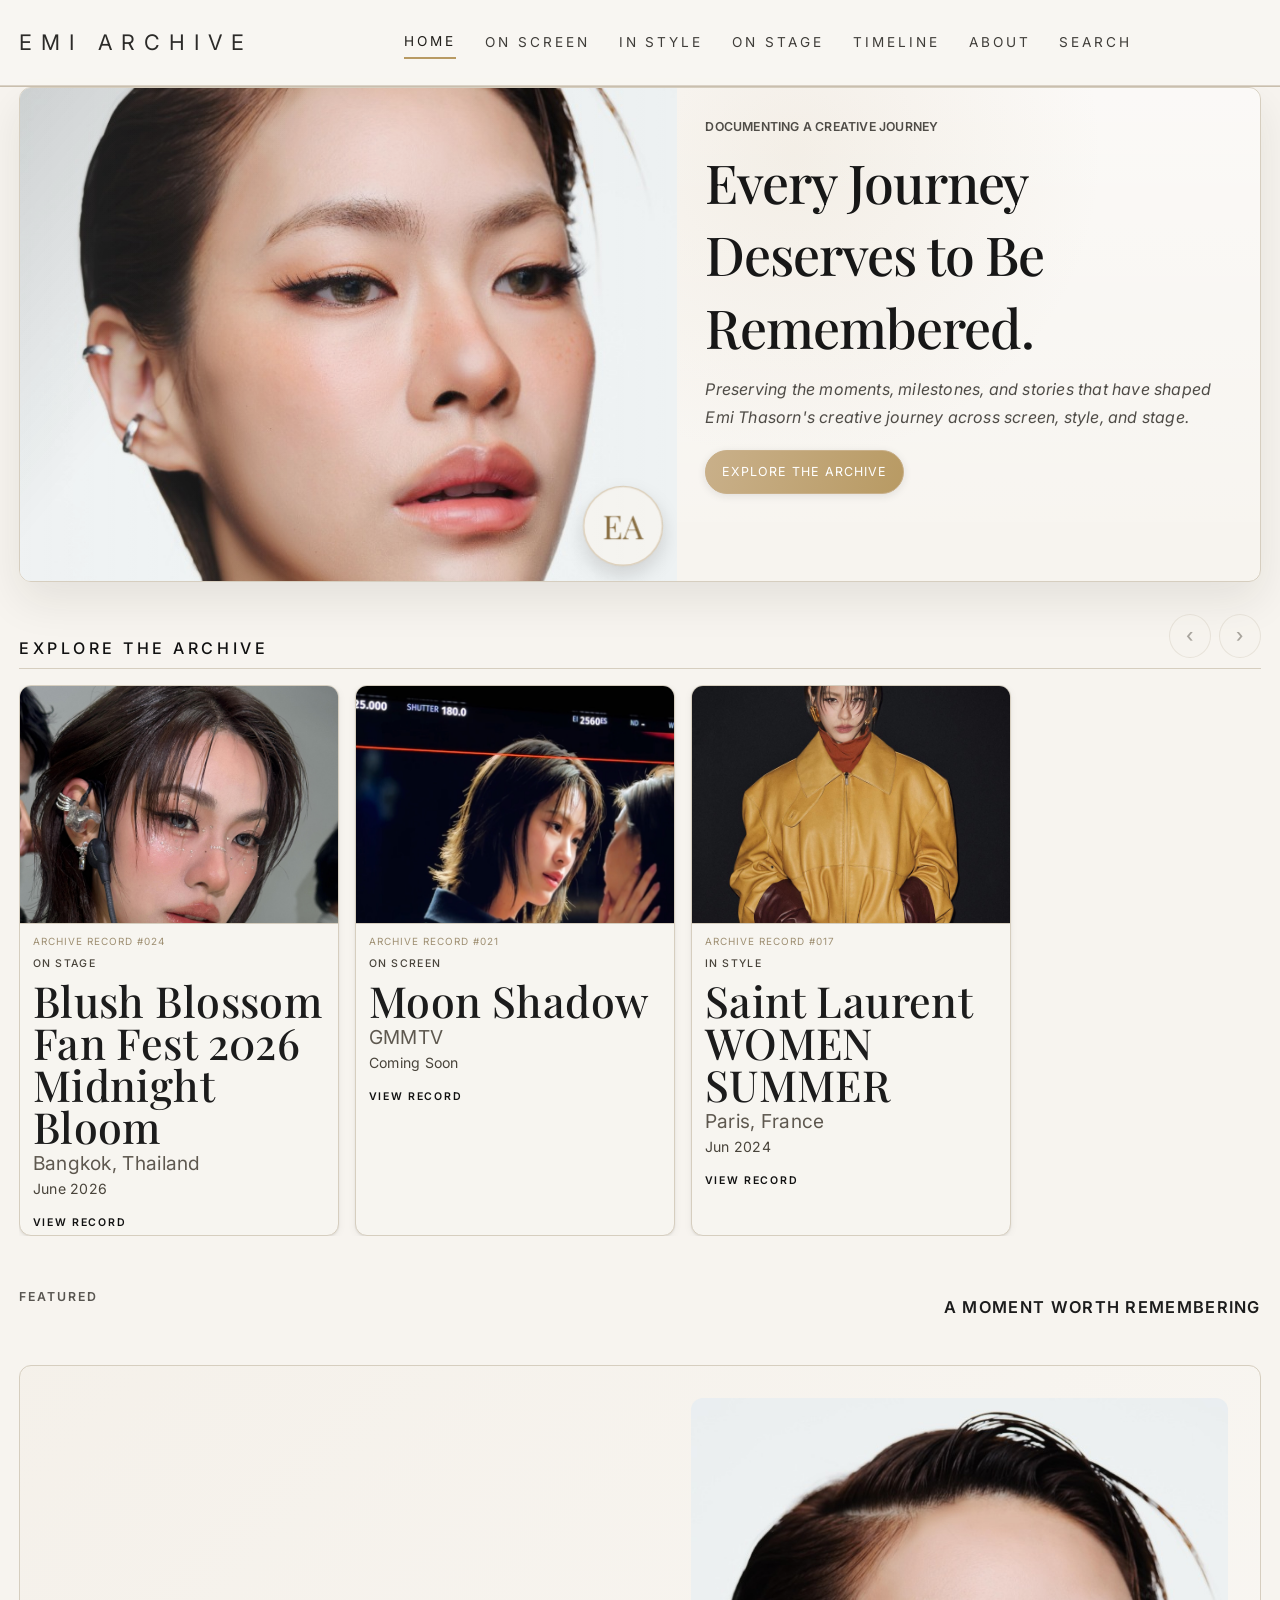
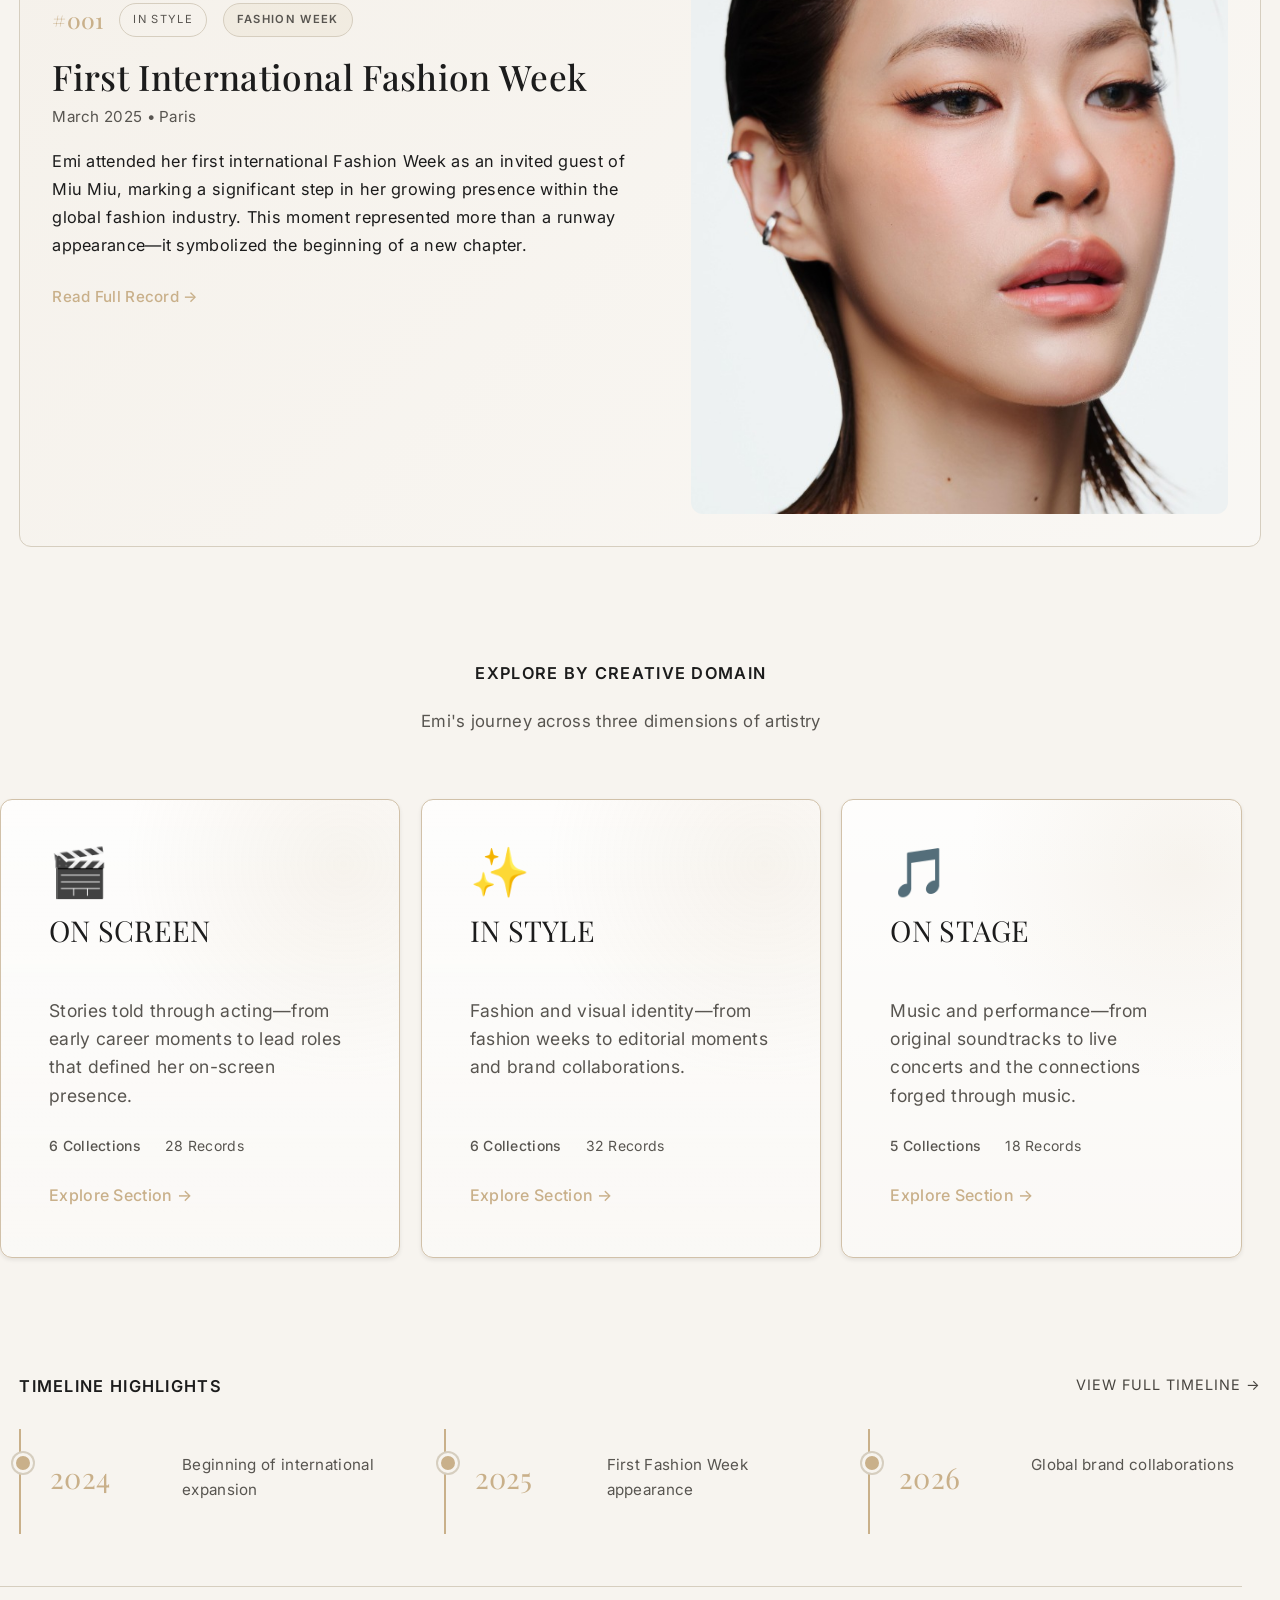
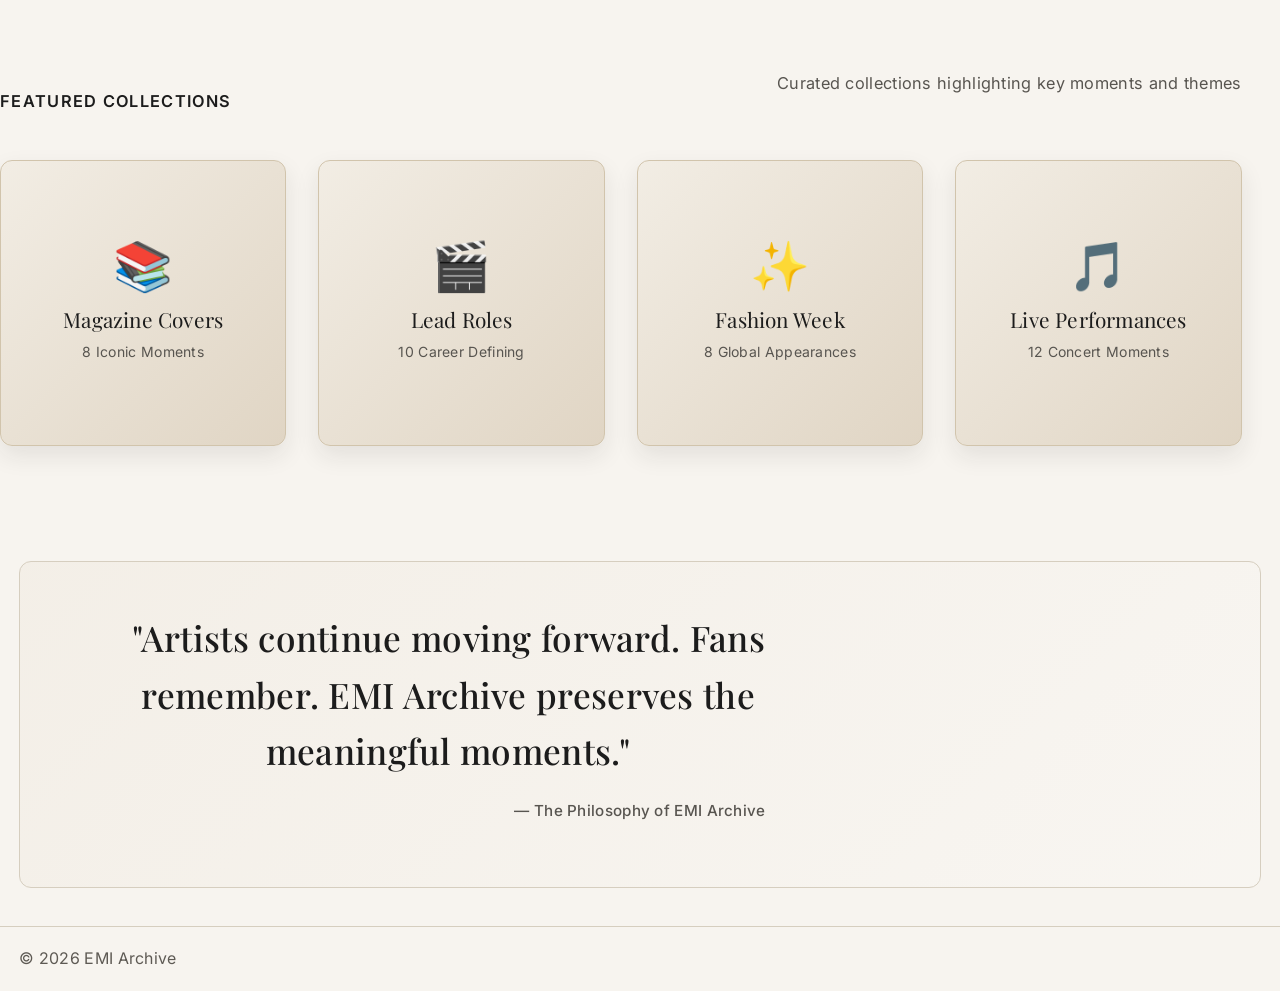
==== commit 37dae18c: "Add auto-slide and drag/swipe interaction to latest records slider - Auto-slide every 5 seconds with" ====
--- a/index.html
+++ b/index.html
@@ -20,17 +20,25 @@
         <span></span>
       </button>
       <nav class="site-nav" id="site-nav" aria-label="Main">
-        <a href="index.html" class="is-active">Home</a>
-        <a href="archive.html">Archive</a>
-        <a href="timeline.html">Timeline</a>
-        <a href="collections.html">Collections</a>
-        <a href="about.html">About</a>
-        <a href="archive.html#search">Search</a>
+        <a href="index.html" class="is-active" data-primary="home">Home</a>
+        <a href="archive.html?category=ON%20SCREEN" data-primary="ON SCREEN">On Screen</a>
+        <a href="archive.html?category=IN%20STYLE" data-primary="IN STYLE">In Style</a>
+        <a href="archive.html?category=ON%20STAGE" data-primary="ON STAGE">On Stage</a>
+        <a href="timeline.html" data-primary="timeline">Timeline</a>
+        <a href="about.html" data-primary="about">About</a>
+        <a href="archive.html#search" data-primary="search">Search</a>
       </nav>
     </div>
   </header>
 
   <main>
+    <nav class="mobile-home-tabs shell" aria-label="Home section shortcuts">
+      <a class="is-active" href="index.html">Home</a>
+      <a href="archive.html?category=ON%20SCREEN">On Screen</a>
+      <a href="archive.html?category=IN%20STYLE">In Style</a>
+      <a href="archive.html?category=ON%20STAGE">On Stage</a>
+    </nav>
+
     <!-- HERO SECTION -->
     <section class="hero shell home-ref" id="hero">
       <div class="hero-art">
@@ -41,7 +49,47 @@
         <p class="kicker">Documenting a Creative Journey</p>
         <h1>Every Journey<br />Deserves to Be<br />Remembered.</h1>
         <p class="hero-tagline">Preserving the moments, milestones, and stories that have shaped Emi Thasorn's creative journey across screen, style, and stage.</p>
-        <a class="button" href="archive.html">Explore the Archive</a>
+        <a class="button" href="archive.html?category=ON%20SCREEN">Explore the Archive</a>
+      </div>
+    </section>
+
+    <!-- LATEST ARCHIVE RECORDS -->
+    <section class="latest-records shell" id="latest">
+      <header class="latest-records-head">
+        <h2>EXPLORE THE ARCHIVE</h2>
+        <div class="latest-slider-controls" aria-label="Latest archive slider controls">
+          <button type="button" class="latest-slider-button" data-latest-slide="prev" aria-label="View previous article">‹</button>
+          <button type="button" class="latest-slider-button" data-latest-slide="next" aria-label="View next article">›</button>
+        </div>
+      </header>
+      <div class="record-grid latest-records-track" id="latest-records-track">
+        <article class="card latest-clickable-card" data-href="archive.html?category=ON%20STAGE&amp;collection=Live%20Performances#search" role="link" tabindex="0" aria-label="Open Blush Blossom Fan Fest 2026 Midnight Bloom record">
+          <div class="card-image"><img src="assets/images/stage/on-stage01.jpg" alt="Blush Blossom Fan Fest 2026 Midnight Bloom record thumbnail" /></div>
+          <p class="latest-card-label">Archive Record #024</p>
+          <p class="archive-category">ON STAGE</p>
+          <h3>Blush Blossom Fan Fest 2026 Midnight Bloom</h3>
+          <p class="card-location">Bangkok, Thailand</p>
+          <p class="card-date">June 2026</p>
+          <a class="latest-card-cta" href="archive.html?category=ON%20STAGE&amp;collection=Live%20Performances#search">View Record</a>
+        </article>
+        <article class="card latest-clickable-card" data-href="archive.html?category=ON%20SCREEN&amp;collection=Film#search" role="link" tabindex="0" aria-label="Open Moon Shadow record">
+          <div class="card-image"><img src="assets/images/screen/on-screen01.jpg" alt="Moon Shadow record thumbnail" /></div>
+          <p class="latest-card-label">Archive Record #021</p>
+          <p class="archive-category">ON SCREEN</p>
+          <h3>Moon Shadow</h3>
+          <p class="card-location">GMMTV</p>
+          <p class="card-date">Coming Soon</p>
+          <a class="latest-card-cta" href="archive.html?category=ON%20SCREEN&amp;collection=Film#search">View Record</a>
+        </article>
+        <article class="card latest-clickable-card" data-href="archive.html?category=IN%20STYLE&amp;collection=Style%20Notes#search" role="link" tabindex="0" aria-label="Open Saint Laurent Women Summer record">
+          <div class="card-image"><img src="assets/images/style/in-style01.jpg" alt="Saint Laurent Women Summer record thumbnail" /></div>
+          <p class="latest-card-label">Archive Record #017</p>
+          <p class="archive-category">IN STYLE</p>
+          <h3>Saint Laurent<br />WOMEN SUMMER</h3>
+          <p class="card-location">Paris, France</p>
+          <p class="card-date">Jun 2024</p>
+          <a class="latest-card-cta" href="archive.html?category=IN%20STYLE&amp;collection=Style%20Notes#search">View Record</a>
+        </article>
       </div>
     </section>
 
@@ -115,56 +163,6 @@
       </div>
     </section>
 
-    <!-- LATEST ARCHIVE RECORDS -->
-    <section class="latest-records shell" id="latest">
-      <div class="section-head">
-        <h2>Latest Archive Records</h2>
-        <a href="archive.html">View All →</a>
-      </div>
-      <div class="record-grid">
-        <article class="card">
-          <div class="card-image"><img src="assets/images/emi01.png" alt="Miu Miu record thumbnail" /></div>
-          <div class="card-meta">
-            <span class="card-category">IN STYLE</span>
-            <span class="card-collection">Fashion Week</span>
-          </div>
-          <h3>Miu Miu FW26 Show</h3>
-          <p class="card-location">Paris, France</p>
-          <p class="card-date">Mar 2025</p>
-        </article>
-        <article class="card">
-          <div class="card-image"><img src="assets/images/emi01.png" alt="Prada record thumbnail" /></div>
-          <div class="card-meta">
-            <span class="card-category">IN STYLE</span>
-            <span class="card-collection">Editorial</span>
-          </div>
-          <h3>Prada Evening Archive</h3>
-          <p class="card-location">Milan, Italy</p>
-          <p class="card-date">Feb 2026</p>
-        </article>
-        <article class="card">
-          <div class="card-image"><img src="assets/images/emi01.png" alt="Vogue record thumbnail" /></div>
-          <div class="card-meta">
-            <span class="card-category">IN STYLE</span>
-            <span class="card-collection">Covers</span>
-          </div>
-          <h3>Vogue Thailand Cover</h3>
-          <p class="card-location">Bangkok, Thailand</p>
-          <p class="card-date">Nov 2025</p>
-        </article>
-        <article class="card">
-          <div class="card-image"><img src="assets/images/emi01.png" alt="Dior record thumbnail" /></div>
-          <div class="card-meta">
-            <span class="card-category">IN STYLE</span>
-            <span class="card-collection">Brand Campaigns</span>
-          </div>
-          <h3>Dior Museum Capsule</h3>
-          <p class="card-location">Paris, France</p>
-          <p class="card-date">Sep 2025</p>
-        </article>
-      </div>
-    </section>
-
     <!-- TIMELINE PREVIEW SECTION -->
     <section class="timeline-preview shell" id="timeline-section">
       <div class="section-head">
@@ -234,13 +232,12 @@
 
   <nav class="mobile-dock" aria-label="Mobile quick navigation">
     <a class="is-active" href="index.html"><span aria-hidden="true">⌂</span><em>Home</em></a>
-    <a href="archive.html"><span aria-hidden="true">▦</span><em>Archive</em></a>
+    <a href="archive.html?category=ON%20SCREEN"><span aria-hidden="true">▦</span><em>Screen</em></a>
+    <a href="archive.html?category=IN%20STYLE"><span aria-hidden="true">◇</span><em>Style</em></a>
     <a href="timeline.html"><span aria-hidden="true">◷</span><em>Timeline</em></a>
-    <a href="collections.html"><span aria-hidden="true">◇</span><em>Collections</em></a>
-    <a href="about.html"><span aria-hidden="true">●</span><em>About</em></a>
+    <a href="archive.html#search"><span aria-hidden="true">⌕</span><em>Search</em></a>
   </nav>
 
   <script src="assets/js/main.js"></script>
 </body>
 </html>
-
--- a/assets/css/styles.css
+++ b/assets/css/styles.css
@@ -42,6 +42,55 @@
   --desktop-min: 1024px;
 }
 
+
+/* Desktop visibility polish (quick win for immediate visual confirmation) */
+@media (min-width: 1024px) {
+  .home-ref .hero {
+    border: 1px solid color-mix(in srgb, var(--gold) 45%, var(--line));
+    box-shadow: 0 24px 52px rgba(28, 28, 28, 0.13);
+  }
+
+  .home-ref .hero-copy h1 {
+    font-size: clamp(2.6rem, 4.8vw, 4rem);
+    letter-spacing: -0.028em;
+  }
+
+  .home-ref .hero-medallion {
+    transform: scale(1.08);
+    box-shadow: 0 16px 30px rgba(22, 20, 17, 0.28);
+  }
+
+  .home-ref .section-head h2 {
+    font-size: clamp(1.6rem, 2.2vw, 2.15rem);
+  }
+
+  .home-ref .section-cards-grid {
+    gap: clamp(1rem, 1.6vw, 1.6rem);
+  }
+
+  .home-ref .section-card {
+    border-color: color-mix(in srgb, var(--gold) 42%, var(--line));
+    background:
+      radial-gradient(circle at 86% 14%, rgba(201, 176, 138, 0.12), transparent 42%),
+      linear-gradient(180deg, rgba(255, 255, 255, 0.84), rgba(255, 255, 255, 0.42));
+  }
+
+  .home-ref .section-card:hover {
+    transform: translateY(-7px);
+    box-shadow: 0 16px 30px rgba(28, 28, 28, 0.14);
+  }
+
+  .home-ref .featured-collection-card {
+    border-color: color-mix(in srgb, var(--gold) 35%, var(--line));
+    box-shadow: 0 10px 24px rgba(28, 28, 28, 0.09);
+  }
+
+  .home-ref .featured-collection-card:hover {
+    transform: translateY(-6px);
+    box-shadow: 0 18px 34px rgba(28, 28, 28, 0.15);
+  }
+}
+
 * {
   box-sizing: border-box;
 }
@@ -112,16 +161,18 @@
 
 .brand {
   text-decoration: none;
-  font-family: "Playfair Display", serif;
-  font-size: 1.3rem;
-  font-weight: 300;
-  letter-spacing: 0.2em;
+  font-family: "Inter", sans-serif;
+  font-size: 1.34rem;
+  font-weight: 400;
+  letter-spacing: 0.42em;
+  text-transform: uppercase;
+  color: #2c2b29;
   line-height: 1.2;
   transition: color var(--transition-normal), transform var(--transition-fast);
 }
 
 .brand:hover {
-  transform: translateX(-2px);
+  color: #1f1e1d;
 }
 
 .brand-seal {
@@ -2886,6 +2937,10 @@
   display: none;
 }
 
+.mobile-home-tabs {
+  display: none;
+}
+
 .home-ref .hero {
   grid-template-columns: 1.06fr 0.94fr;
   gap: 0;
@@ -3320,11 +3375,322 @@
 
 /* LATEST RECORDS SECTION */
 .latest-records {
-  margin-top: var(--space-section);
+  margin-top: clamp(2.0rem, 1.2vw, 1.15rem);
 }
 
 .latest-records .record-grid {
-  margin-top: 2rem;
+  margin-top: 1rem;
+}
+
+.latest-slider-controls {
+  display: inline-flex;
+  align-items: center;
+  gap: 0.5rem;
+}
+
+.latest-slider-button {
+  width: 42px;
+  height: 42px;
+  border-radius: 50%;
+  border: 1px solid #d4cdbf;
+  background: #f6f3ed;
+  color: #4b463c;
+  font-size: 1.2rem;
+  line-height: 1;
+  display: inline-flex;
+  align-items: center;
+  justify-content: center;
+  cursor: pointer;
+  transition: border-color var(--transition-fast), color var(--transition-fast), background-color var(--transition-fast);
+}
+
+.latest-slider-button:hover {
+  border-color: #bfb499;
+  color: #1f1f1f;
+}
+
+.latest-slider-button:focus-visible {
+  outline: 2px solid #111111;
+  outline-offset: 2px;
+}
+
+.latest-slider-button:disabled {
+  opacity: 0.45;
+  cursor: not-allowed;
+}
+
+.latest-records-head {
+  padding: 0 0 0.62rem;
+  border: 0;
+  border-bottom: 1px solid var(--line);
+  display: flex;
+  align-items: flex-end;
+  justify-content: space-between;
+}
+
+.latest-records-head h2 {
+  margin: 0;
+  text-align: left;
+  font-family: "Inter", sans-serif;
+  text-transform: uppercase;
+  letter-spacing: 0.22em;
+  font-size: 1.00rem;
+  font-weight: 500;
+  color: #111111;
+  background: none;
+  border: 0;
+  padding: 0;
+  line-height: 1.2;
+}
+
+.latest-view-all {
+  text-decoration: none;
+  text-transform: none;
+  letter-spacing: 0.01em;
+  font-size: 0.92rem;
+  font-weight: 500;
+  color: #4b463c;
+  transition: color var(--transition-fast);
+}
+
+.latest-view-all:hover {
+  color: #2f2b24;
+}
+
+.latest-strip {
+  display: grid;
+  grid-template-columns: minmax(210px, 270px) 1fr 58px;
+  gap: 0.9rem;
+  align-items: center;
+}
+
+.latest-strip-title {
+  border-right: 1px solid var(--line);
+  min-height: 108px;
+  display: flex;
+  flex-direction: column;
+  justify-content: center;
+  gap: 0.6rem;
+  padding-right: 0.8rem;
+}
+
+.latest-strip-title h2 {
+  margin: 0;
+  font-family: "Inter", sans-serif;
+  font-size: 0.9rem;
+  letter-spacing: 0.1em;
+  text-transform: uppercase;
+  font-weight: 600;
+  color: #1c1c1c;
+}
+
+.latest-strip-title span {
+  color: #b8a05f;
+  font-size: 1rem;
+  line-height: 1;
+}
+
+.latest-records .card-image {
+  margin-bottom: 0.62rem;
+}
+
+.latest-card-label {
+  margin: 0 0 0.36rem;
+  padding: 0 0.78rem;
+  font-family: "Inter", sans-serif;
+  text-transform: uppercase;
+  font-size: 0.62rem;
+  letter-spacing: 0.1em;
+  color: #9e8f72;
+}
+
+.archive-category {
+  margin: 0 0 0.44rem;
+  padding: 0 0.78rem;
+  font-family: "Inter", sans-serif;
+  text-transform: uppercase;
+  letter-spacing: 0.12em;
+  font-size: 0.66rem;
+  font-weight: 500;
+  color: #49443b;
+}
+
+.latest-records .card-meta {
+  gap: 0.45rem;
+  margin: 0.12rem 0 0.36rem;
+  padding: 0 0.78rem;
+}
+
+.latest-records .card-category,
+.latest-records .card-collection {
+  padding: 0.22rem 0.52rem;
+  font-size: 0.69rem;
+  letter-spacing: 0.09em;
+}
+
+.latest-records .card h3 {
+  padding: 0 0.78rem;
+  margin: 0 0 0.25rem;
+  font-size: 2.68rem;
+  line-height: 0.98;
+}
+
+.latest-records .card-location {
+  padding: 0 0.78rem;
+  font-size: 1.2rem;
+  line-height: 1.2;
+  color: #5e584f;
+}
+
+.latest-records .card-date {
+  padding: 0 0.78rem 0.42rem;
+  margin-top: 0.2rem;
+  font-size: 0.88rem;
+  letter-spacing: 0.02em;
+  text-transform: none;
+  color: #49443b;
+}
+
+.latest-records .latest-clickable-card {
+  cursor: pointer;
+}
+
+.latest-records .latest-records-track {
+  display: flex;
+  gap: 1rem;
+  overflow-x: auto;
+  scroll-snap-type: x mandatory;
+  scroll-behavior: smooth;
+  -webkit-overflow-scrolling: touch;
+  scrollbar-width: none;
+}
+
+.latest-records .latest-records-track::-webkit-scrollbar {
+  display: none;
+}
+
+.latest-records .latest-records-track .card {
+  flex: 0 0 min(320px, calc(100% - 2px));
+  scroll-snap-align: start;
+}
+
+.latest-records .latest-clickable-card:focus-visible {
+  outline: 2px solid #111111;
+  outline-offset: 2px;
+}
+
+.latest-records .latest-card-cta {
+  display: inline-block;
+  margin: 0.08rem 0.78rem 0.2rem;
+  font-family: "Inter", sans-serif;
+  font-size: 0.66rem;
+  text-transform: uppercase;
+  letter-spacing: 0.16em;
+  color: #111111;
+  text-decoration: none;
+  font-weight: 600;
+}
+
+.latest-records .latest-card-cta::after {
+  display: none;
+}
+
+.latest-records .latest-card-cta:focus-visible {
+  outline: 2px solid #111111;
+  outline-offset: 3px;
+}
+
+@media (max-width: 767px) {
+  .latest-records-head {
+    justify-content: space-between;
+    padding: 1rem 0 0.65rem;
+  }
+
+  .latest-slider-button {
+    width: 36px;
+    height: 36px;
+    font-size: 1.05rem;
+  }
+}
+
+.latest-strip-track {
+  display: grid;
+  grid-auto-flow: column;
+  grid-auto-columns: minmax(230px, 1fr);
+  gap: 0.85rem;
+  overflow-x: auto;
+  scrollbar-width: thin;
+  padding-bottom: 0.3rem;
+}
+
+.latest-strip-card {
+  text-decoration: none;
+  color: inherit;
+  display: grid;
+  grid-template-columns: 110px 1fr;
+  gap: 0.62rem;
+  align-items: center;
+}
+
+.latest-strip-image {
+  width: 110px;
+  aspect-ratio: 5 / 4;
+  border-radius: 3px;
+  overflow: hidden;
+}
+
+.latest-strip-image img {
+  width: 100%;
+  height: 100%;
+  object-fit: cover;
+  display: block;
+}
+
+.latest-strip-copy {
+  min-width: 0;
+}
+
+.latest-strip-meta {
+  margin: 0 0 0.25rem;
+  font-size: 0.58rem;
+  letter-spacing: 0.13em;
+  text-transform: uppercase;
+  color: #988a69;
+  font-family: "Inter", sans-serif;
+  display: flex;
+  gap: 0.45rem;
+}
+
+.latest-strip-meta span {
+  color: #8b8474;
+}
+
+.latest-strip-card h3 {
+  margin: 0;
+  font-size: 2rem;
+  line-height: 1.02;
+  font-weight: 400;
+  font-family: "Playfair Display", serif;
+}
+
+.latest-strip-next {
+  width: 46px;
+  height: 46px;
+  border-radius: 50%;
+  border: 1px solid #d4cebf;
+  color: #8f8772;
+  text-decoration: none;
+  display: grid;
+  place-items: center;
+  font-size: 1.7rem;
+  line-height: 1;
+  transition: border-color var(--transition-fast), color var(--transition-fast), transform var(--transition-fast);
+}
+
+.latest-strip-next:hover {
+  border-color: #bda66d;
+  color: #6f6656;
+  transform: translateX(1px);
 }
 
 .card-meta {
@@ -3576,7 +3942,8 @@
   }
 
   .brand {
-    font-size: 1.1rem;
+    font-size: 1.02rem;
+    letter-spacing: 0.28em;
   }
 
   /* Grid layouts: all to 1 column on mobile */
@@ -3590,6 +3957,27 @@
   .archive-grid,
   .chronological-list {
     grid-template-columns: 1fr;
+  }
+
+  .latest-strip {
+    grid-template-columns: 1fr;
+    gap: 0.55rem;
+  }
+
+  .latest-strip-title {
+    min-height: auto;
+    border-right: 0;
+    border-bottom: 1px solid var(--line);
+    padding: 0 0 0.48rem;
+  }
+
+  .latest-strip-track {
+    grid-auto-columns: minmax(220px, 78vw);
+    gap: 0.72rem;
+  }
+
+  .latest-strip-next {
+    display: none;
   }
 
   /* Timeline preview */
@@ -4315,18 +4703,70 @@
     padding-bottom: 72px;
   }
 
+  .home-ref .site-header {
+    display: none;
+  }
+
+  .home-ref main {
+    padding-top: 0.55rem;
+  }
+
+  .mobile-home-tabs {
+    display: grid;
+    grid-template-columns: repeat(4, minmax(0, 1fr));
+    gap: 0.34rem;
+    margin-bottom: 0.5rem;
+  }
+
+  .mobile-home-tabs a {
+    display: grid;
+    place-items: center;
+    min-height: 52px;
+    border: 1px solid #cfc8b8;
+    border-radius: 14px;
+    text-decoration: none;
+    text-transform: uppercase;
+    letter-spacing: 0.11em;
+    font-size: 0.64rem;
+    color: #4a473f;
+    background: #f5f2ec;
+  }
+
+  .mobile-home-tabs a.is-active {
+    color: #f4f1eb;
+    border-color: #171717;
+    background: #171717;
+  }
+
   .home-ref .header-inner {
     min-height: 56px;
     padding: 0.3rem 0;
   }
 
-  .home-ref .brand {
-    font-size: 1rem;
-    letter-spacing: 0.05em;
+  .brand {
+    font-size: 0.92rem;
+    letter-spacing: 0.18em;
   }
 
   .hero-copy h1 {
     font-size: clamp(1.8rem, 8vw, 2.2rem);
+  }
+
+  .latest-strip-track {
+    grid-auto-columns: minmax(196px, 80vw);
+  }
+
+  .latest-strip-card {
+    grid-template-columns: 92px 1fr;
+    gap: 0.5rem;
+  }
+
+  .latest-strip-image {
+    width: 92px;
+  }
+
+  .latest-strip-card h3 {
+    font-size: 1.6rem;
   }
 
   .kicker {
@@ -4359,38 +4799,63 @@
   }
 
   .home-ref .hero-art {
-    min-height: 205px;
+    min-height: 330px;
+    border-radius: 10px;
+    overflow: hidden;
   }
 
   .home-ref .hero {
-    margin-top: 0.2rem;
-    border-radius: 8px;
+    margin-top: 0;
+    border-radius: 0;
+    border: 0;
+    box-shadow: none;
     grid-template-columns: 1fr;
     gap: 0;
   }
 
   .home-ref .hero-copy {
-    padding: 0.85rem 0.9rem 0.75rem;
+    padding: 1.05rem 1.15rem 0.82rem;
     background: none;
   }
 
   .home-ref .hero-copy h1 {
-    font-size: 2.88rem;
-    line-height: 0.98;
-    margin: 0.15rem 0 0.55rem;
-    font-weight: 500;
+    font-size: clamp(3rem, 12.2vw, 4.4rem);
+    line-height: 0.97;
+    margin: 0.2rem 0 0.78rem;
+    font-weight: 400;
   }
 
   .home-ref .hero-copy p {
     max-width: 100%;
-    font-size: 0.86rem;
+    font-size: 0.72rem;
+    line-height: 1.34;
+  }
+
+  .home-ref .hero-copy .kicker {
+    font-size: 0.52rem;
+    letter-spacing: 0.16em;
+    color: #3f4c5c;
+    font-weight: 600;
+    margin-bottom: 0.58rem;
+  }
+
+  .home-ref .hero-copy .hero-tagline {
+    font-size: 0.65rem;
+    line-height: 1.45;
+    color: #3e3a33;
+    font-style: italic;
   }
 
   .home-ref .hero-copy .button {
-    font-size: 0.62rem;
-    padding: 0.45rem 0.62rem;
-    margin-top: 0.55rem;
-    border-radius: 5px;
+    width: 100%;
+    font-size: 0.54rem;
+    letter-spacing: 0.12em;
+    padding: 0.74rem 0.62rem;
+    margin-top: 0.7rem;
+    border-radius: 8px;
+    background: #baa556;
+    border-color: #baa556;
+    color: #f5f2ec;
   }
 
   .home-ref .stats {
@@ -4536,15 +5001,15 @@
   }
 
   .mobile-dock a span {
-    font-size: 0.87rem;
+    font-size: 0.8rem;
     line-height: 1;
   }
 
   .mobile-dock a em {
     font-style: normal;
     text-transform: uppercase;
-    font-size: 0.48rem;
-    letter-spacing: 0.08em;
+    font-size: 0.46rem;
+    letter-spacing: 0.12em;
   }
 
   .mobile-dock a.is-active {
@@ -4562,4 +5027,94 @@
   }
 }
 
-
+@media (min-width: 481px) and (max-width: 767px) {
+  .home-ref .site-header {
+    display: none;
+  }
+
+  .home-ref {
+    padding-bottom: 76px;
+  }
+
+  .home-ref main {
+    padding-top: 0.75rem;
+  }
+
+  .mobile-home-tabs {
+    display: grid;
+    grid-template-columns: repeat(4, minmax(0, 1fr));
+    gap: 0.4rem;
+    margin-bottom: 0.58rem;
+  }
+
+  .mobile-home-tabs a {
+    display: grid;
+    place-items: center;
+    min-height: 54px;
+    border: 1px solid #cfc8b8;
+    border-radius: 14px;
+    text-decoration: none;
+    text-transform: uppercase;
+    letter-spacing: 0.11em;
+    font-size: 0.7rem;
+    color: #4a473f;
+    background: #f5f2ec;
+  }
+
+  .mobile-home-tabs a.is-active {
+    color: #f4f1eb;
+    border-color: #171717;
+    background: #171717;
+  }
+
+  .home-ref .hero {
+    border: 0;
+    border-radius: 0;
+    box-shadow: none;
+    margin-top: 0;
+  }
+
+  .home-ref .hero-art {
+    min-height: 360px;
+    border-radius: 10px;
+    overflow: hidden;
+  }
+
+  .home-ref .hero-copy {
+    padding: 1.2rem 1.25rem 0.95rem;
+  }
+
+  .home-ref .hero-copy h1 {
+    font-size: clamp(3rem, 10.5vw, 4.2rem);
+    line-height: 0.98;
+    margin: 0.2rem 0 0.8rem;
+    font-weight: 400;
+  }
+
+  .home-ref .hero-copy .kicker {
+    font-size: 0.58rem;
+    letter-spacing: 0.16em;
+    color: #3f4c5c;
+    font-weight: 600;
+    margin-bottom: 0.58rem;
+  }
+
+  .home-ref .hero-copy .hero-tagline {
+    font-size: 0.75rem;
+    line-height: 1.48;
+    color: #3e3a33;
+    font-style: italic;
+  }
+
+  .home-ref .hero-copy .button {
+    width: 100%;
+    font-size: 0.6rem;
+    letter-spacing: 0.12em;
+    padding: 0.8rem 0.7rem;
+    margin-top: 0.78rem;
+    border-radius: 8px;
+    background: #baa556;
+    border-color: #baa556;
+    color: #f5f2ec;
+  }
+}
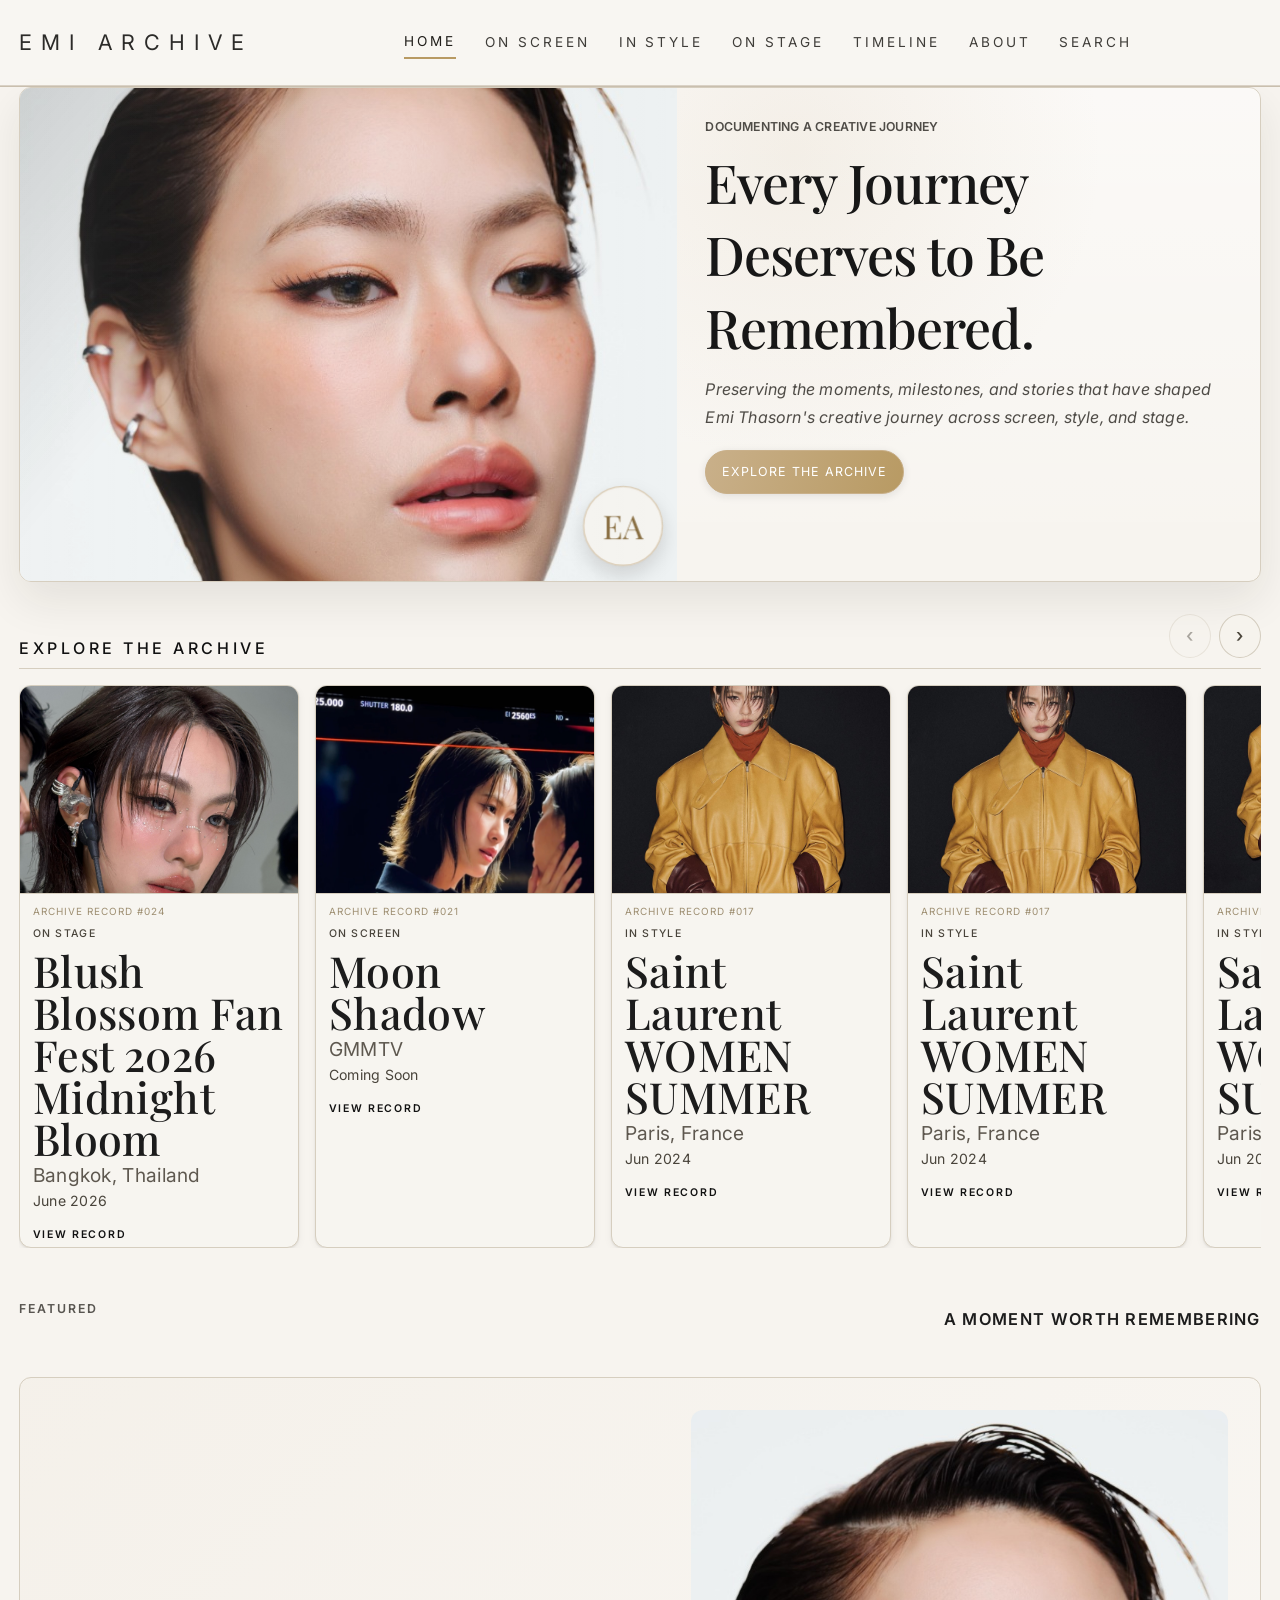
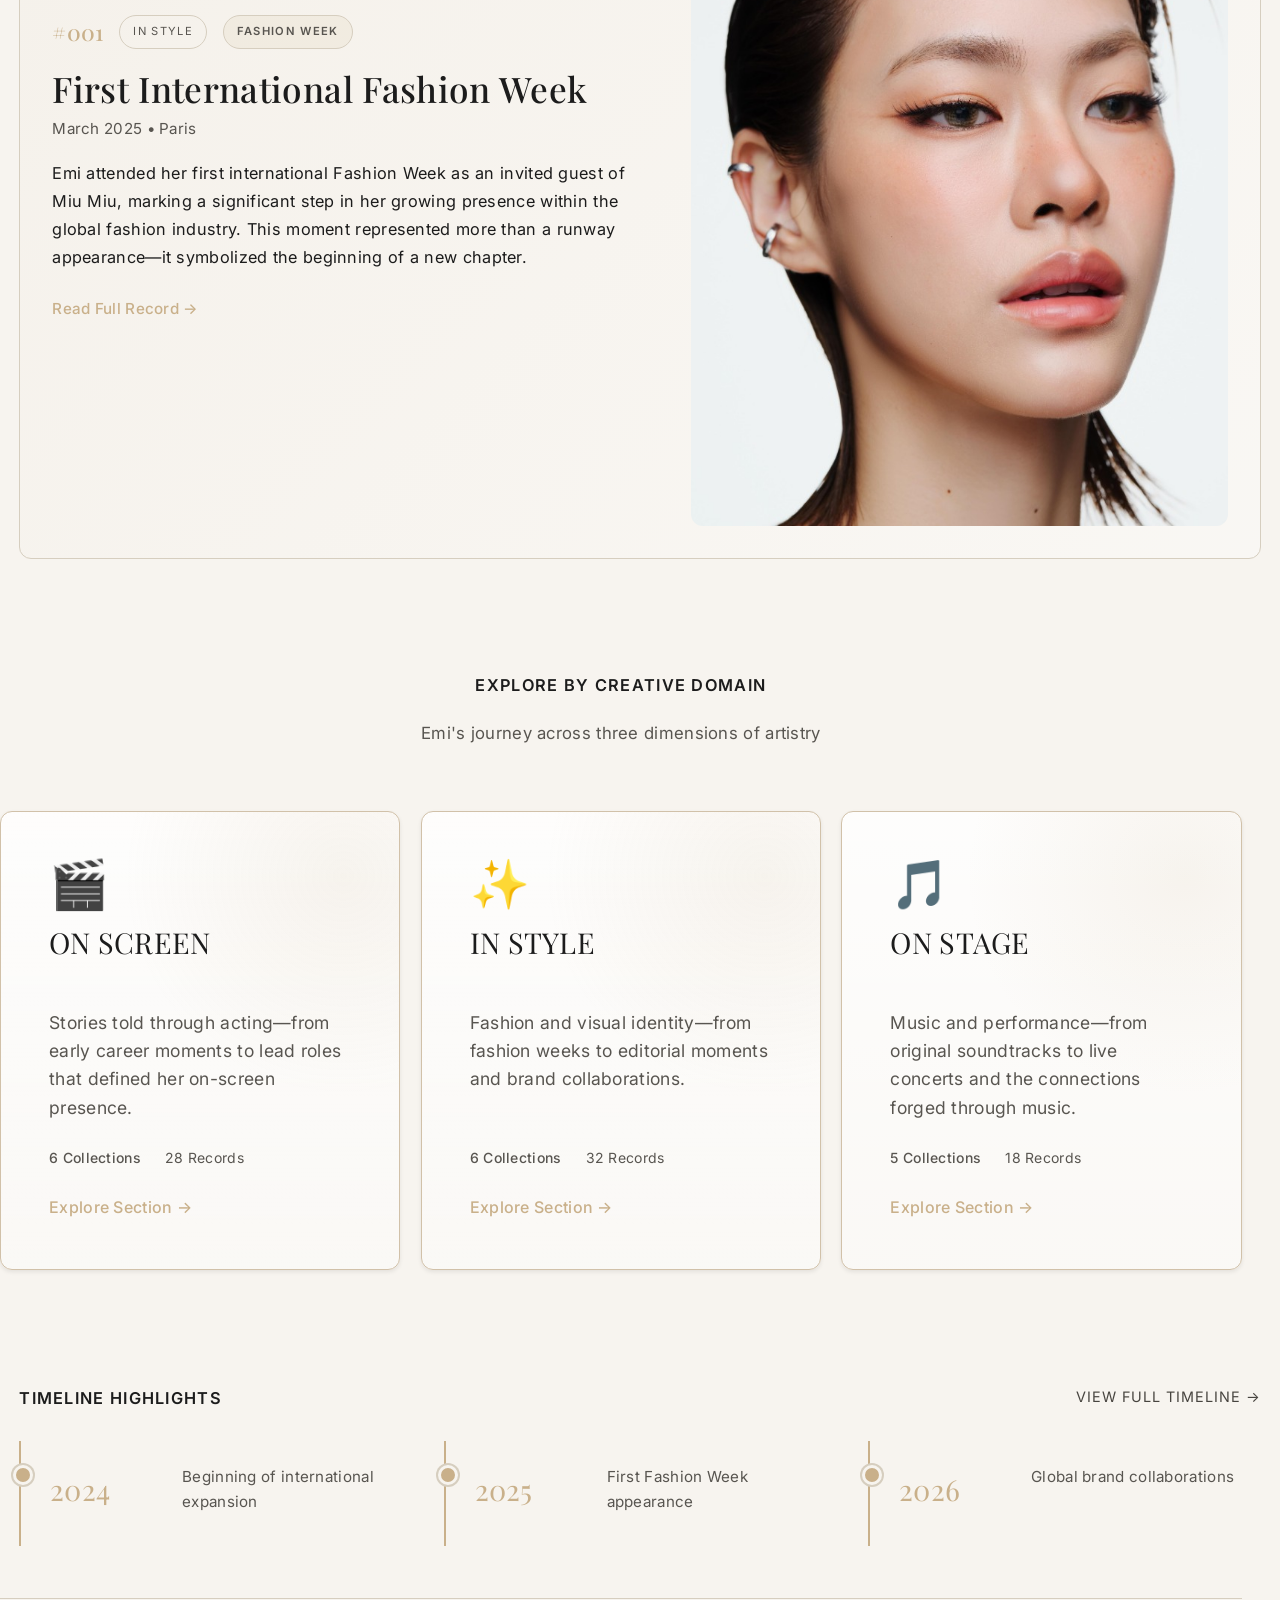
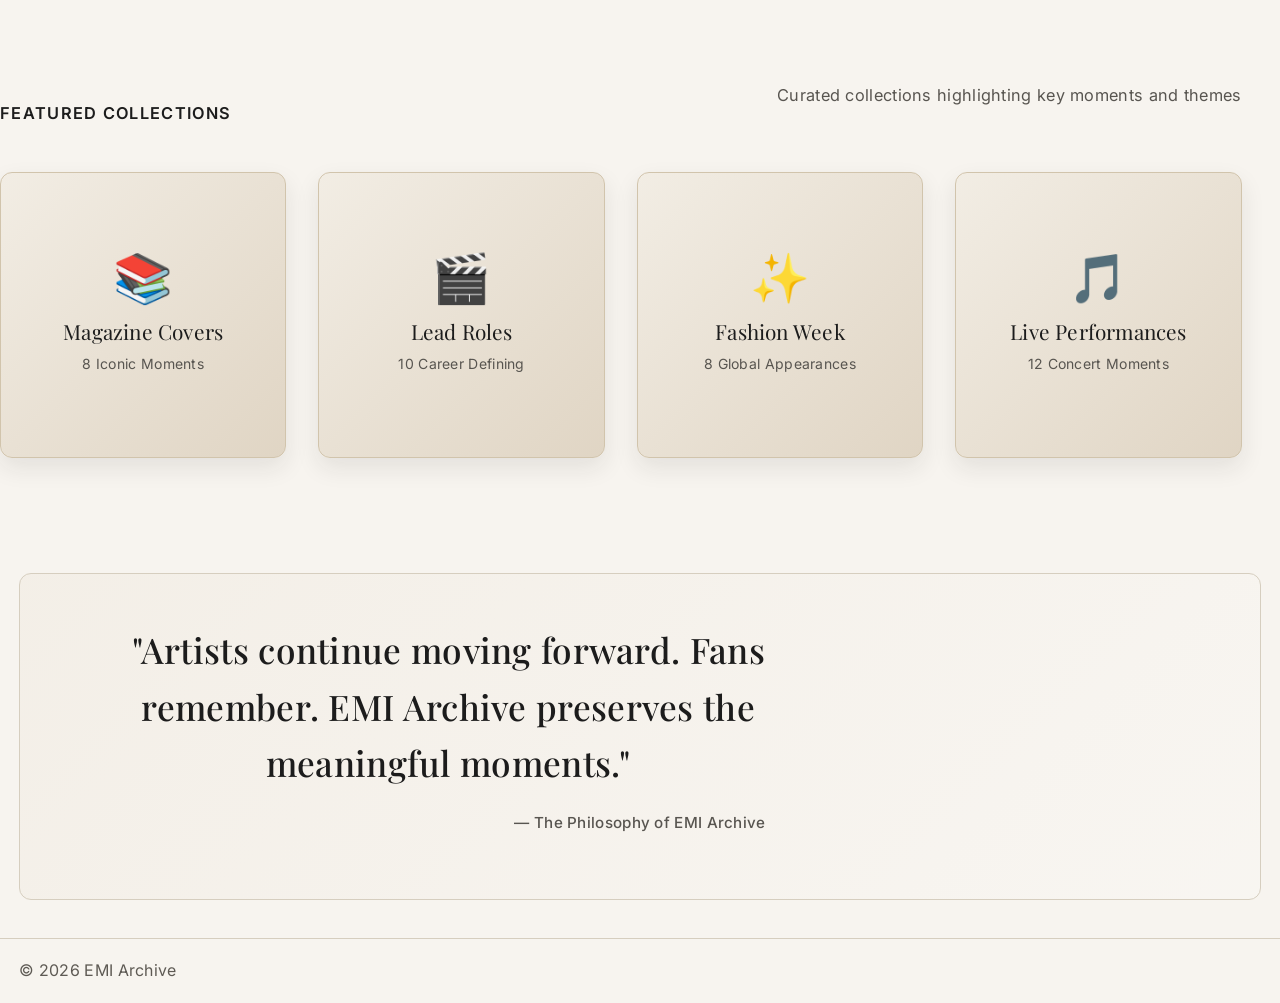
==== commit 1be4de78: "Reduce card size in latest records slider from 320px to 280px Co-authored-by: Copilot <223556219+Cop" ====
--- a/index.html
+++ b/index.html
@@ -90,6 +90,24 @@
           <p class="card-date">Jun 2024</p>
           <a class="latest-card-cta" href="archive.html?category=IN%20STYLE&amp;collection=Style%20Notes#search">View Record</a>
         </article>
+        <article class="card latest-clickable-card" data-href="archive.html?category=IN%20STYLE&amp;collection=Style%20Notes#search" role="link" tabindex="0" aria-label="Open Saint Laurent Women Summer record">
+          <div class="card-image"><img src="assets/images/style/in-style01.jpg" alt="Saint Laurent Women Summer record thumbnail" /></div>
+          <p class="latest-card-label">Archive Record #017</p>
+          <p class="archive-category">IN STYLE</p>
+          <h3>Saint Laurent<br />WOMEN SUMMER</h3>
+          <p class="card-location">Paris, France</p>
+          <p class="card-date">Jun 2024</p>
+          <a class="latest-card-cta" href="archive.html?category=IN%20STYLE&amp;collection=Style%20Notes#search">View Record</a>
+        </article>
+        <article class="card latest-clickable-card" data-href="archive.html?category=IN%20STYLE&amp;collection=Style%20Notes#search" role="link" tabindex="0" aria-label="Open Saint Laurent Women Summer record">
+          <div class="card-image"><img src="assets/images/style/in-style01.jpg" alt="Saint Laurent Women Summer record thumbnail" /></div>
+          <p class="latest-card-label">Archive Record #017</p>
+          <p class="archive-category">IN STYLE</p>
+          <h3>Saint Laurent<br />WOMEN SUMMER</h3>
+          <p class="card-location">Paris, France</p>
+          <p class="card-date">Jun 2024</p>
+          <a class="latest-card-cta" href="archive.html?category=IN%20STYLE&amp;collection=Style%20Notes#search">View Record</a>
+        </article>
       </div>
     </section>
 
--- a/assets/css/styles.css
+++ b/assets/css/styles.css
@@ -3570,7 +3570,7 @@
 }
 
 .latest-records .latest-records-track .card {
-  flex: 0 0 min(320px, calc(100% - 2px));
+  flex: 0 0 min(280px, calc(100% - 2px));
   scroll-snap-align: start;
 }
 
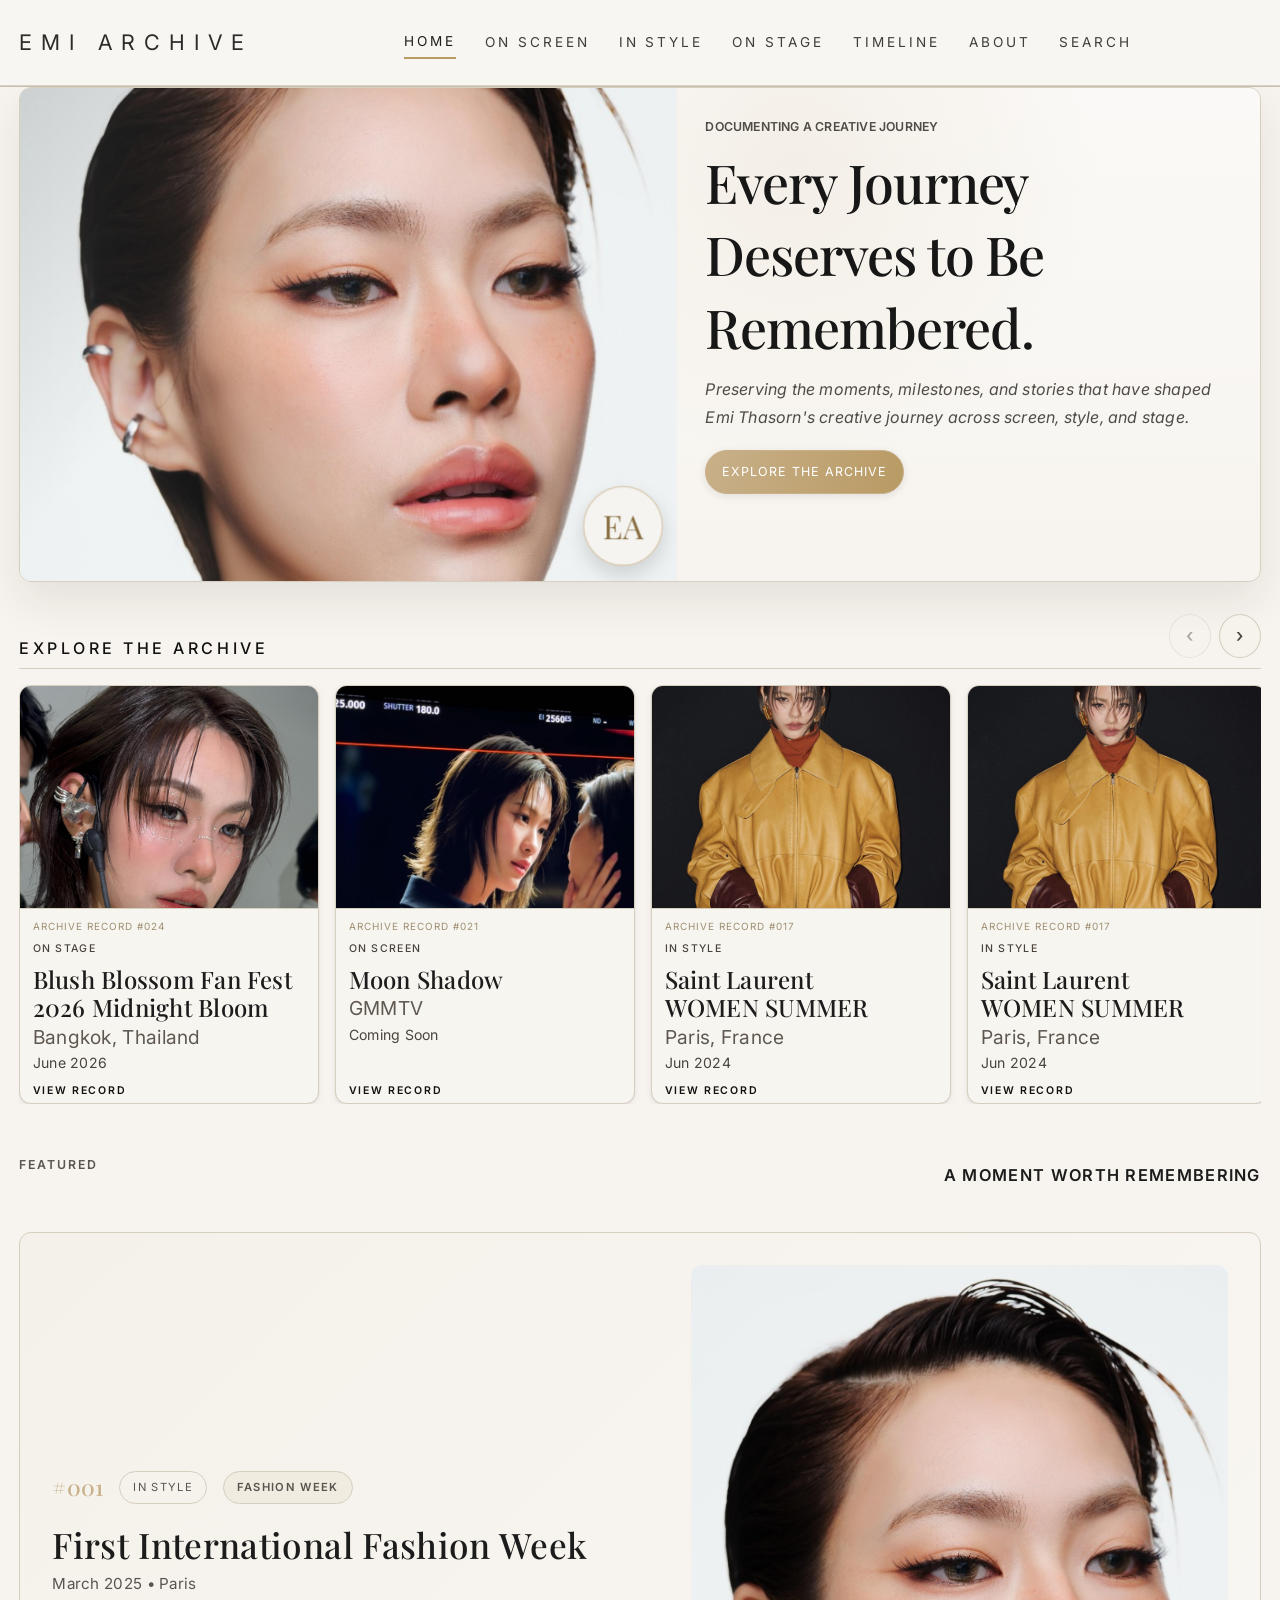
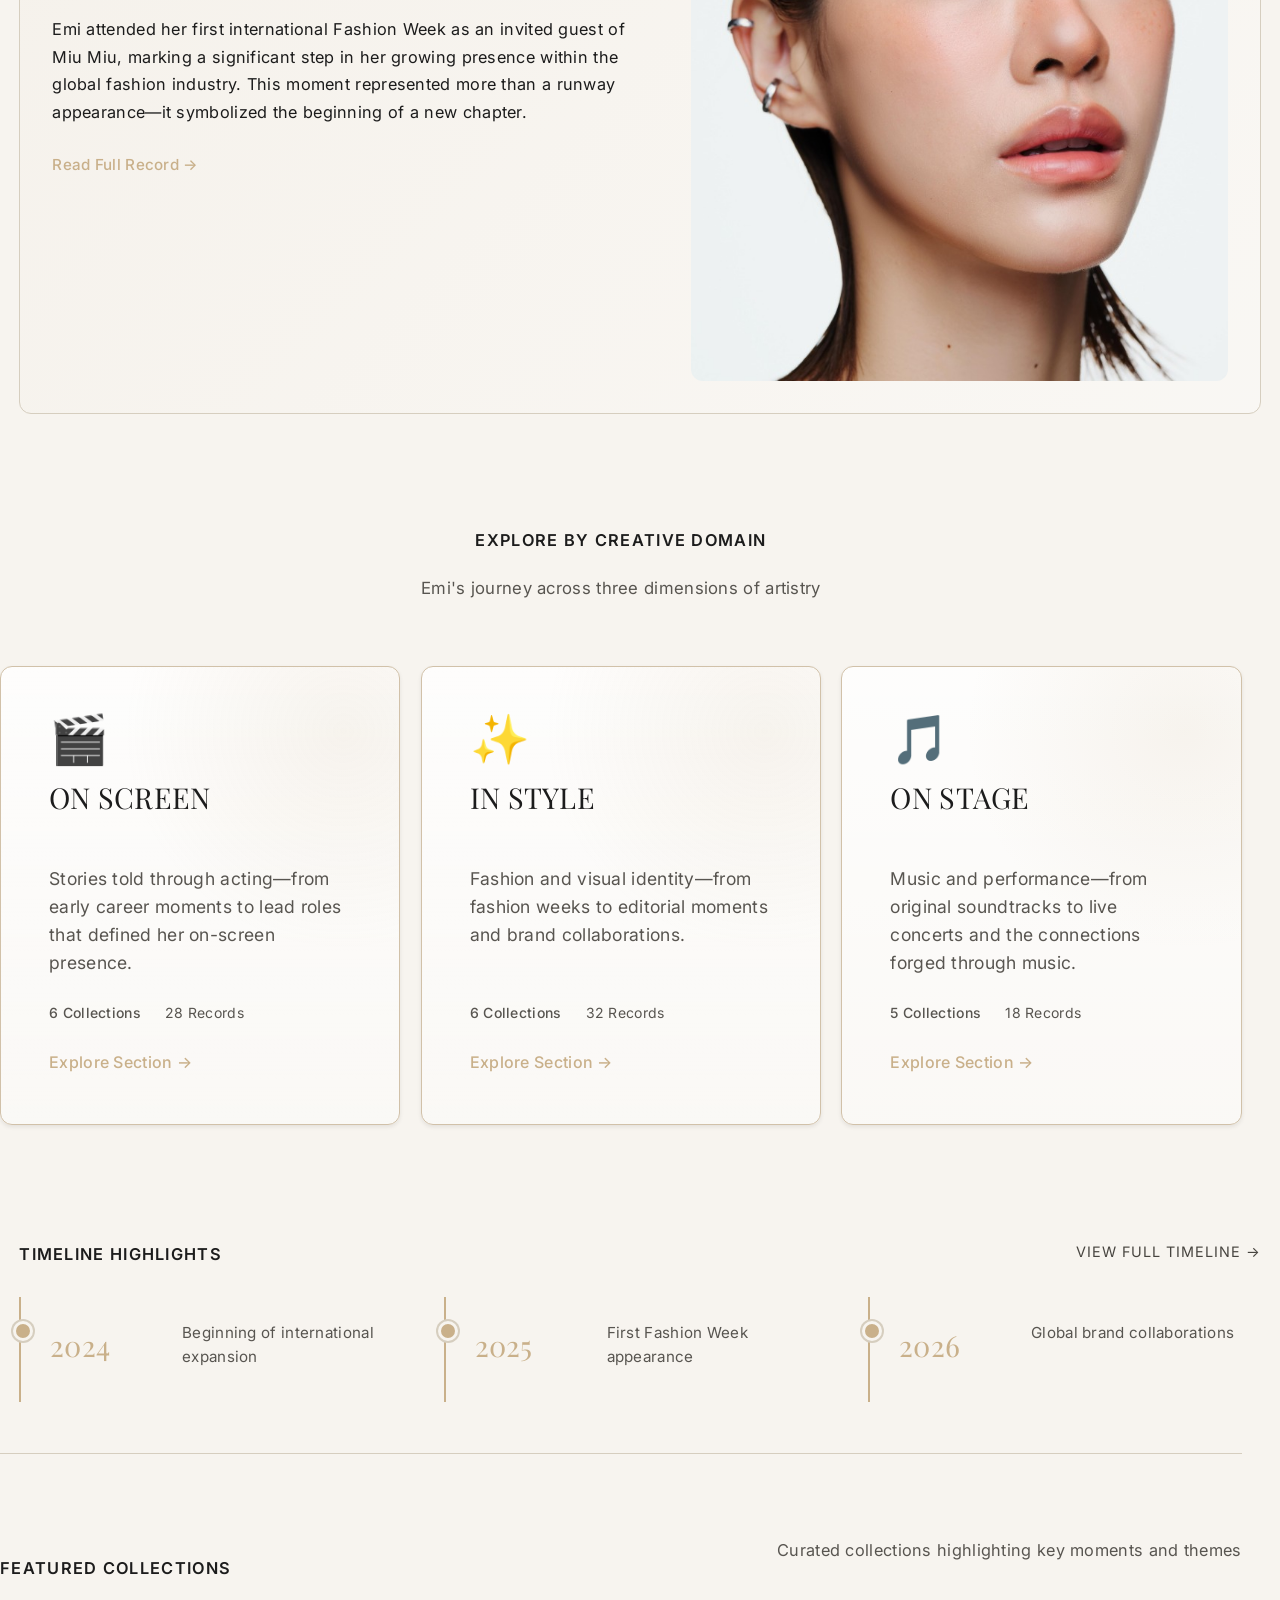
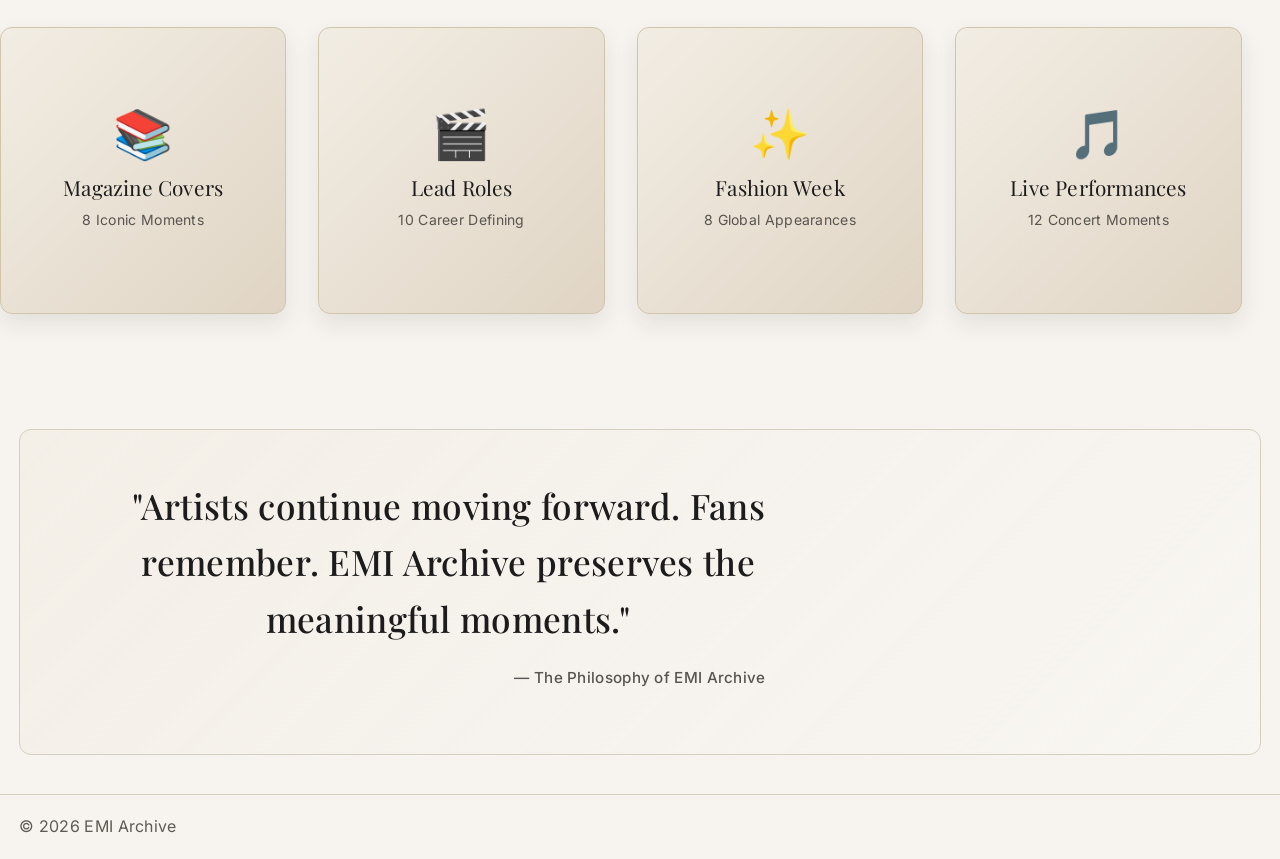
==== commit 8b11c24f: "Remove mobile-home-tabs navigation from index.html Simplify mobile/tablet view: - Remove inline tabs" ====
--- a/index.html
+++ b/index.html
@@ -32,13 +32,6 @@
   </header>
 
   <main>
-    <nav class="mobile-home-tabs shell" aria-label="Home section shortcuts">
-      <a class="is-active" href="index.html">Home</a>
-      <a href="archive.html?category=ON%20SCREEN">On Screen</a>
-      <a href="archive.html?category=IN%20STYLE">In Style</a>
-      <a href="archive.html?category=ON%20STAGE">On Stage</a>
-    </nav>
-
     <!-- HERO SECTION -->
     <section class="hero shell home-ref" id="hero">
       <div class="hero-art">
--- a/assets/css/styles.css
+++ b/assets/css/styles.css
@@ -649,7 +649,7 @@
 .archive-card-title {
   font-family: "Playfair Display", serif;
   font-size: 1.1rem;
-  font-weight: 400;
+  font-weight: 1000;
   margin: 0 0 var(--space-sm) 0;
   line-height: 1.3;
 }
@@ -2714,6 +2714,8 @@
   padding: 0.9rem;
   transition: transform var(--transition-normal), box-shadow var(--transition-normal), border-color var(--transition-normal), background-color var(--transition-normal);
   box-shadow: 0 2px 8px rgba(28, 28, 28, 0.05), 0 1px 2px rgba(28, 28, 28, 0.08);
+  display: flex;
+  flex-direction: column;
 }
 
 .card:hover {
@@ -2734,6 +2736,12 @@
 
 .card:hover .card-image {
   transform: scale(1.02);
+}
+
+.card-image img {
+  width: 100%;
+  height: 100%;
+  object-fit: cover;
 }
 
 .tone-2 {
@@ -3531,8 +3539,8 @@
 .latest-records .card h3 {
   padding: 0 0.78rem;
   margin: 0 0 0.25rem;
-  font-size: 2.68rem;
-  line-height: 0.98;
+  font-size: 1.5rem;
+  line-height: 1.2;
 }
 
 .latest-records .card-location {
@@ -3570,7 +3578,7 @@
 }
 
 .latest-records .latest-records-track .card {
-  flex: 0 0 min(280px, calc(100% - 2px));
+  flex: 0 0 min(300px, calc(100% - 2px));
   scroll-snap-align: start;
 }
 
@@ -3581,7 +3589,8 @@
 
 .latest-records .latest-card-cta {
   display: inline-block;
-  margin: 0.08rem 0.78rem 0.2rem;
+  margin: auto 0.78rem 0.2rem 0.78rem;
+  margin-top: auto;
   font-family: "Inter", sans-serif;
   font-size: 0.66rem;
   text-transform: uppercase;
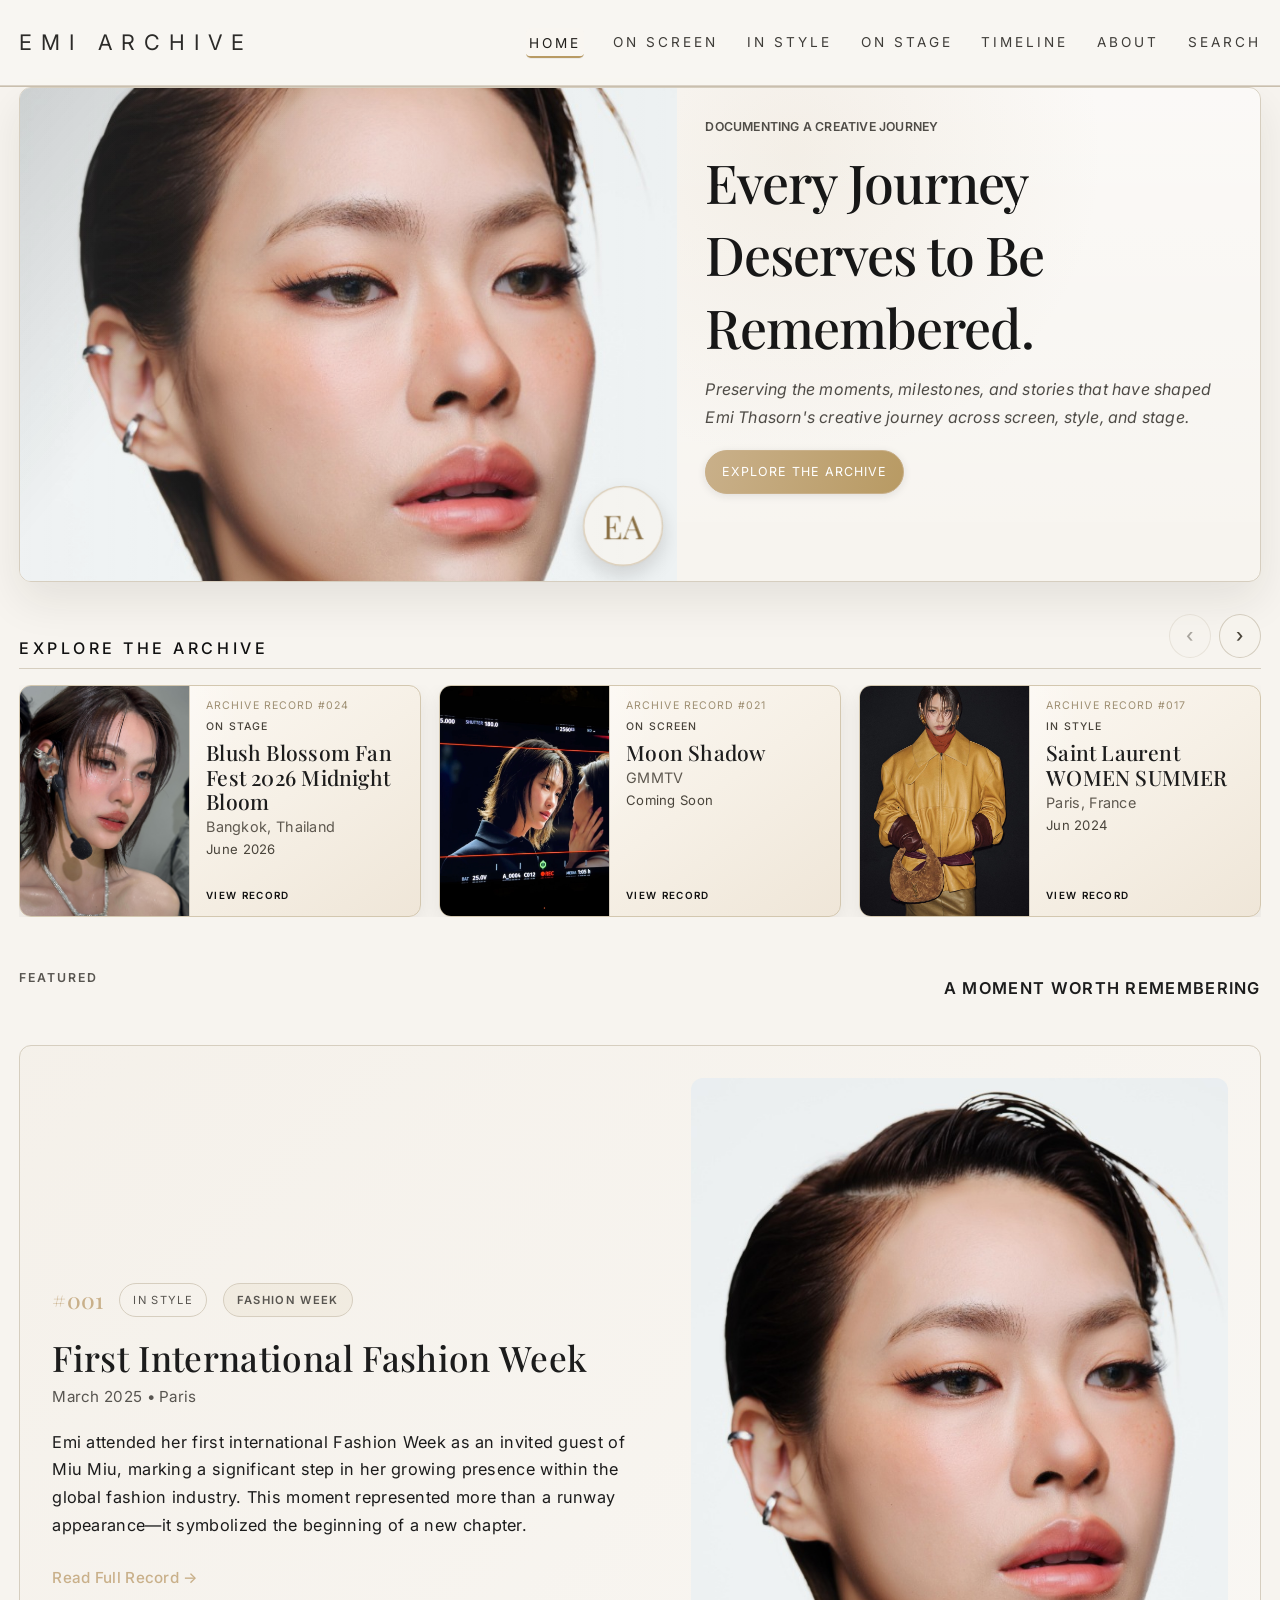
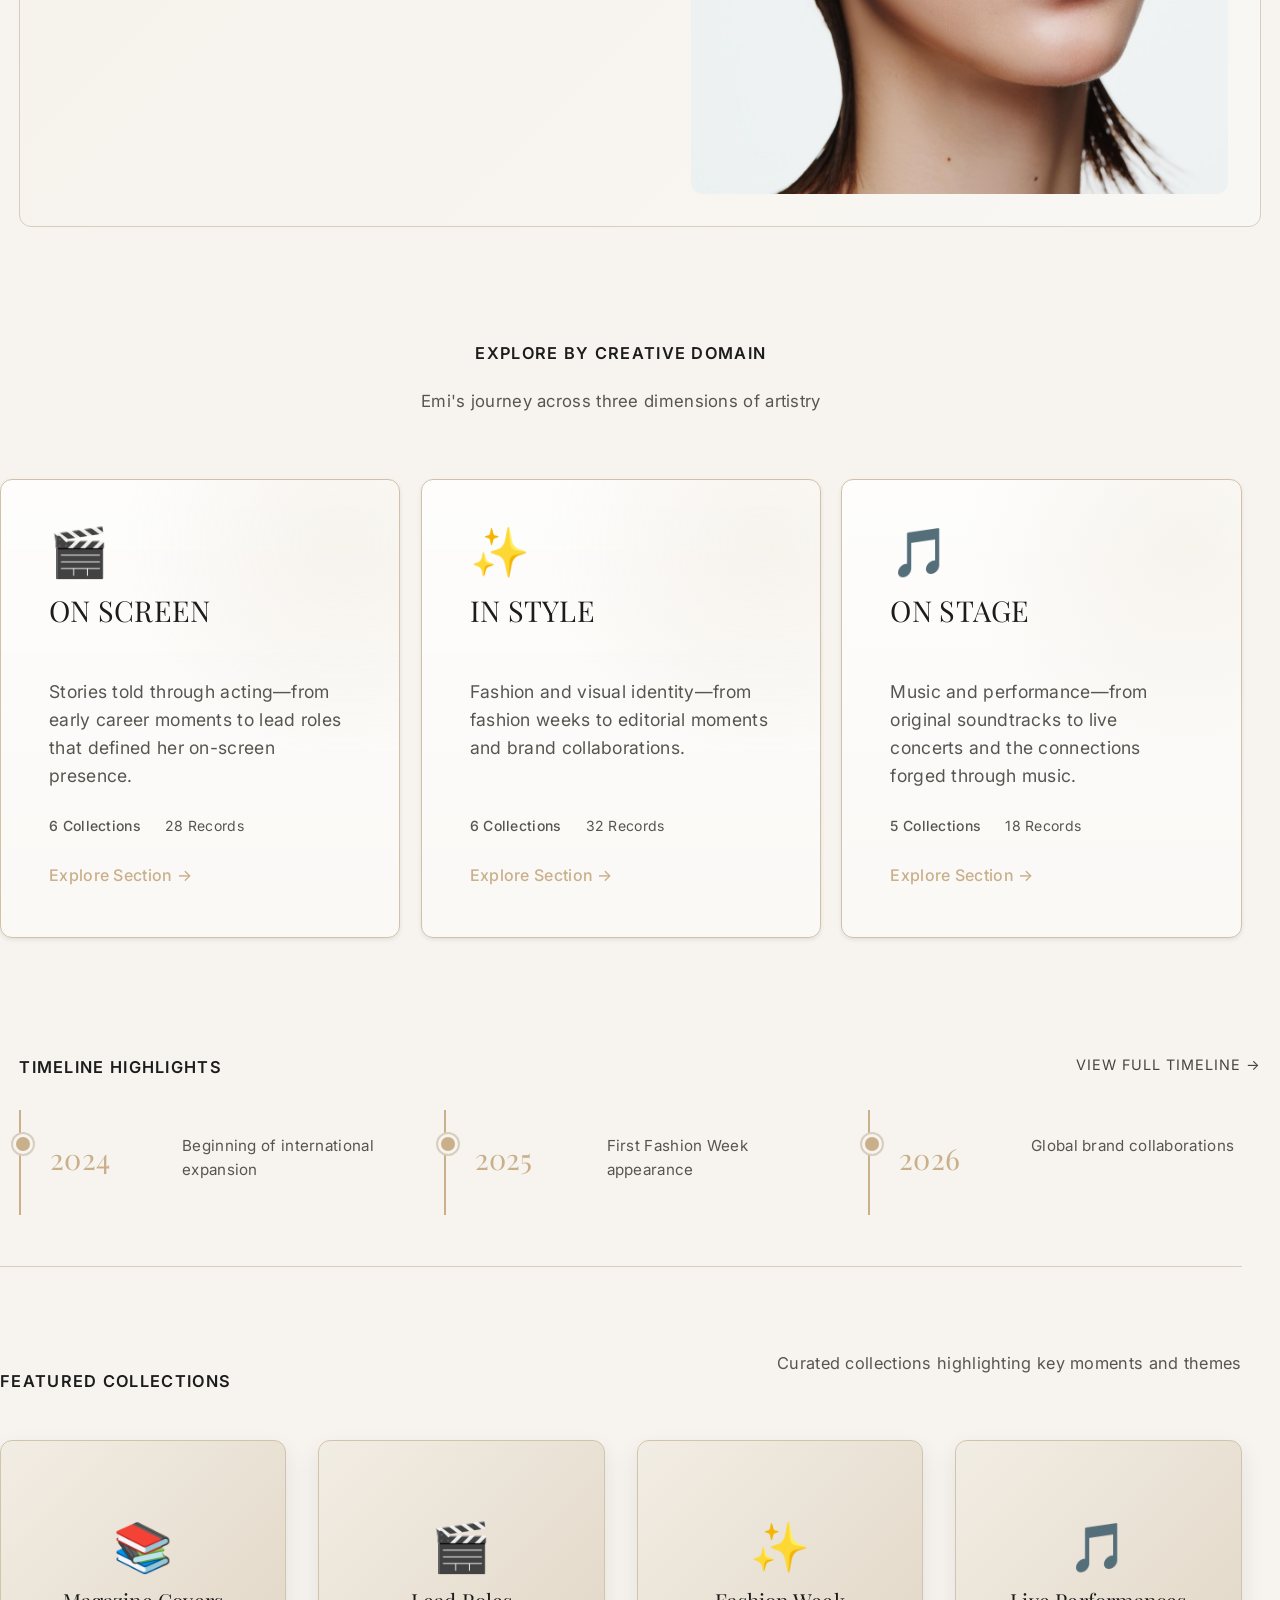
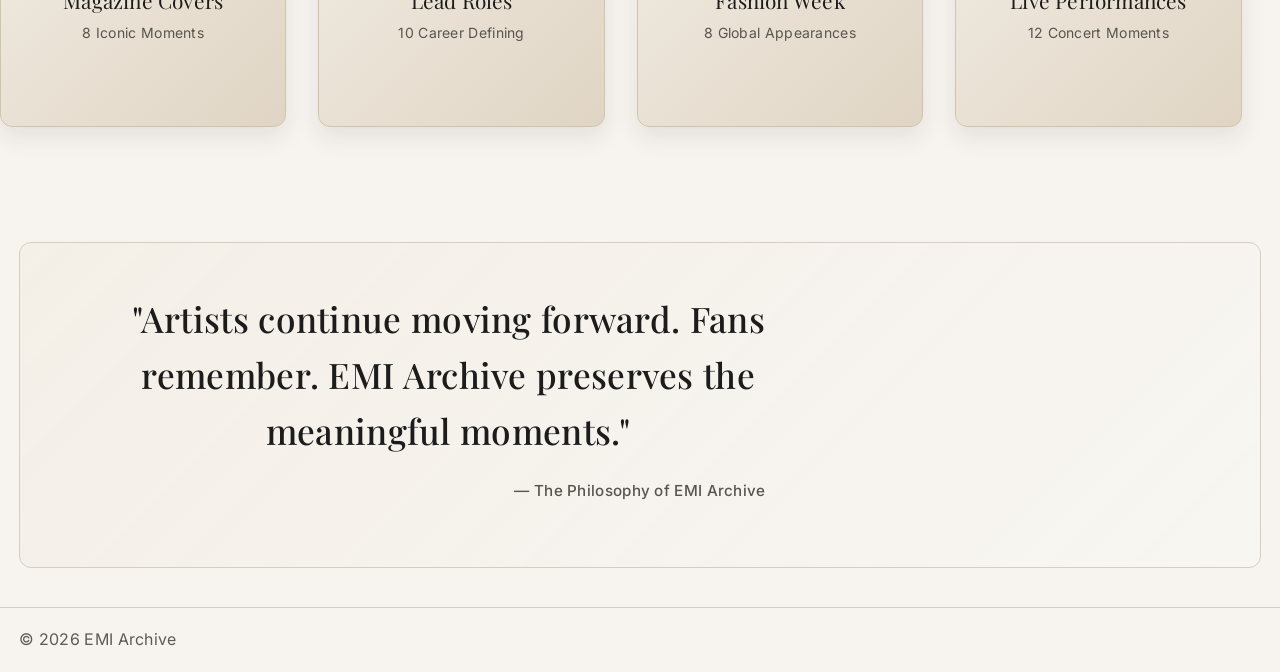
==== commit 97c4f5d8: "Refine nav, favicon, and latest archive card layouts" ====
--- a/index.html
+++ b/index.html
@@ -8,7 +8,7 @@
   <link rel="preconnect" href="https://fonts.gstatic.com" crossorigin />
   <link href="https://fonts.googleapis.com/css2?family=Inter:wght@300;400;500;600&family=Playfair+Display:wght@300;400;500;600;700&display=swap" rel="stylesheet" />
   <link rel="stylesheet" href="assets/css/styles.css" />
-<link rel="alternate icon" href="/favicon-unique.svg" />
+  <link rel="icon" type="image/svg+xml" href="data:image/svg+xml,%3Csvg xmlns='http://www.w3.org/2000/svg' viewBox='0 0 64 64'%3E%3Crect x='2' y='2' width='60' height='60' rx='14' fill='%23ffffff'/%3E%3Ctext x='32' y='45' text-anchor='middle' font-family='Brush%20Script%20MT,%20cursive' font-size='54' font-weight='700' fill='%23000000'%3EE%3C/text%3E%3C/svg%3E" />
 </head>
 <body class="home-ref">
   <header class="site-header">
--- a/assets/css/styles.css
+++ b/assets/css/styles.css
@@ -113,7 +113,6 @@
   -moz-osx-font-smoothing: grayscale;
   transition: background-color var(--transition-normal), color var(--transition-normal);
 }
-}
 
 /* Dark mode theme */
 
@@ -127,6 +126,8 @@
 }
 
 .site-header {
+  display: flex !important;
+  width: 100% !important;
   position: sticky;
   top: 0;
   z-index: 10;
@@ -193,10 +194,11 @@
 .site-nav {
   display: flex;
   flex-wrap: wrap;
-  justify-content: center;
+  justify-content: flex-end;
   align-items: center;
   gap: 0.55rem 1.8rem;
   flex: 1;
+  margin-left: auto;
 }
 
 .nav-toggle {
@@ -224,6 +226,12 @@
   transform-origin: center;
 }
 
+.nav-toggle:hover,
+.nav-toggle:focus-visible {
+  border-color: var(--gold);
+  background: color-mix(in srgb, var(--bg) 44%, var(--surface));
+}
+
 .nav-toggle.is-open span:nth-child(1) {
   transform: translateY(6px) rotate(45deg);
 }
@@ -244,13 +252,27 @@
   text-transform: uppercase;
   letter-spacing: 0.22em;
   padding: 0.2rem 0;
-  transition: color var(--transition-fast), border-color var(--transition-fast);
+  transition: color var(--transition-fast), border-color var(--transition-fast), background-color var(--transition-fast), box-shadow var(--transition-fast);
   position: relative;
+}
+
+
+.site-nav a:hover,
+.site-nav a:focus-visible {
+  color: #1f1e1b;
+  background: color-mix(in srgb, var(--surface) 60%, var(--ink));
+  transform: translateX(2px);
 }
 
 .site-nav a.is-active {
   color: #211f1b;
   border-bottom: 2px solid #b89a63;
+  padding-bottom: 0.06rem;
+  background: color-mix(in srgb, #b89a63 9%, white);
+  border-radius: 0.3rem;
+  padding-left: 0.2rem;
+  padding-right: 0.2rem;
+  box-shadow: 0 1px 0 rgba(24, 22, 19, 0.05);
 }
 
 .nav-item-with-submenu {
@@ -3580,6 +3602,108 @@
 .latest-records .latest-records-track .card {
   flex: 0 0 min(300px, calc(100% - 2px));
   scroll-snap-align: start;
+  background:
+    radial-gradient(circle at 12% 10%, rgba(255, 255, 255, 0.95), rgba(255, 255, 255, 0) 42%),
+    linear-gradient(145deg, #fffcf8 0%, #f6f0e6 58%, #efe6d8 100%);
+  border-color: color-mix(in srgb, #cfbe9a 42%, var(--line));
+  box-shadow: 0 8px 20px rgba(23, 19, 12, 0.08);
+}
+
+.latest-records .latest-records-track .card:hover {
+  background:
+    radial-gradient(circle at 16% 14%, rgba(255, 255, 255, 0.98), rgba(255, 255, 255, 0) 46%),
+    linear-gradient(145deg, #fffdf9 0%, #f7f1e8 56%, #eadfcf 100%);
+  border-color: #c9b08a;
+  box-shadow: 0 14px 28px rgba(23, 19, 12, 0.14);
+}
+
+@media (min-width: 701px) and (max-width: 1099px) {
+  .latest-records .latest-records-track {
+    gap: 1rem;
+  }
+
+  .latest-records .latest-records-track .card {
+    flex: 0 0 min(430px, calc((100% - 1rem) / 2));
+  }
+}
+
+@media (min-width: 1100px) {
+  .latest-records .latest-records-track {
+    gap: 1.15rem;
+  }
+
+  .latest-records .latest-records-track .card {
+    flex: 0 0 min(520px, calc((100% - 2.3rem) / 3));
+    display: grid;
+    grid-template-columns: minmax(170px, 40%) 1fr;
+    grid-template-rows: auto auto auto auto auto 1fr;
+    align-items: start;
+    min-height: 232px;
+    padding: 0;
+    overflow: hidden;
+  }
+
+  .latest-records .latest-records-track .card > :not(.card-image) {
+    grid-column: 2;
+    padding-left: 1rem;
+    padding-right: 1rem;
+  }
+
+  .latest-records .latest-records-track .card .card-image {
+    grid-column: 1;
+    grid-row: 1 / span 6;
+    margin: 0;
+    height: 100%;
+    aspect-ratio: auto;
+    border: 0;
+    border-right: 1px solid var(--line);
+    border-radius: 0;
+  }
+
+  .latest-records .latest-records-track .card .latest-card-label {
+    grid-row: 1;
+    margin: 0.78rem 0 0.24rem;
+    padding-bottom: 0;
+    font-size: 0.66rem;
+    letter-spacing: 0.1em;
+  }
+
+  .latest-records .latest-records-track .card .archive-category {
+    grid-row: 2;
+    margin: 0 0 0.28rem;
+    font-size: 0.66rem;
+    letter-spacing: 0.11em;
+  }
+
+  .latest-records .latest-records-track .card h3 {
+    grid-row: 3;
+    margin: 0 0 0.3rem;
+    font-size: clamp(1.1rem, 1.65vw, 1.45rem);
+    line-height: 1.16;
+  }
+
+  .latest-records .latest-records-track .card .card-location {
+    grid-row: 4;
+    margin: 0;
+    font-size: clamp(0.9rem, 1.1vw, 1.06rem);
+    line-height: 1.24;
+  }
+
+  .latest-records .latest-records-track .card .card-date {
+    grid-row: 5;
+    margin: 0.18rem 0 0;
+    padding-bottom: 0;
+    font-size: 0.82rem;
+  }
+
+  .latest-records .latest-records-track .card .latest-card-cta {
+    grid-row: 6;
+    margin: 0.46rem 0 0.72rem;
+    font-size: 0.62rem;
+    letter-spacing: 0.13em;
+    justify-self: start;
+    align-self: end;
+  }
 }
 
 .latest-records .latest-clickable-card:focus-visible {
@@ -3889,30 +4013,6 @@
 
   .text-body-sm {
     font-size: 0.85rem;
-  }
-
-  /* Navigation mobile */
-  .site-nav {
-    position: fixed;
-    top: 0;
-    left: 0;
-    right: 0;
-    bottom: 0;
-    background: var(--bg);
-    flex-direction: column;
-    padding: 80px var(--space-lg) var(--space-lg);
-    display: none;
-    z-index: 999;
-    gap: var(--space-lg);
-  }
-
-  .site-nav.is-open {
-    display: flex;
-  }
-
-  .site-nav a {
-    padding: var(--space-md) 0;
-    border-bottom: 1px solid var(--line);
   }
 
   .nav-toggle {
@@ -4523,6 +4623,11 @@
 }
 
 @media (max-width: 700px) {
+  html.is-nav-open,
+  body.is-nav-open {
+    overflow: hidden;
+  }
+
   .shell {
     width: min(1100px, calc(100% - 1.35rem));
   }
@@ -4530,8 +4635,8 @@
   .header-inner {
     align-items: center;
     justify-content: space-between;
-    min-height: 64px;
-    padding: 0.5rem 0;
+    min-height: 72px;
+    padding: 0.7rem 0 0.55rem;
     position: relative;
   }
 
@@ -4540,42 +4645,101 @@
   }
 
   .site-nav {
-    display: flex;
+    position: fixed;
+    inset: 0;
+    display: block;
     width: 100%;
-    flex-direction: column;
-    align-items: stretch;
-    gap: 0.35rem;
     margin-top: 0;
-    padding: 0;
-    max-height: 0;
+    padding: calc(72px + env(safe-area-inset-top, 0px)) 1rem calc(1rem + env(safe-area-inset-bottom, 0px));
+    height: 100dvh;
+    visibility: hidden;
     opacity: 0;
-    transform: translateY(-6px);
-    overflow: hidden;
+    transform: translateY(0);
+    overflow-y: auto;
     pointer-events: none;
-    border-top: 1px solid transparent;
+    z-index: 999;
+    border: 1px solid color-mix(in srgb, var(--line) 60%, white);
+    border-radius: 0;
+    background: var(--bg);
+    backdrop-filter: none;
+    box-shadow: none;
     transition:
-      max-height 220ms ease,
+      visibility 0s linear 220ms,
       opacity 180ms ease,
       transform 220ms ease,
-      margin-top 220ms ease,
-      padding 220ms ease,
-      border-color 220ms ease;
+      box-shadow 220ms ease;
   }
 
   .site-nav a {
-    border: 1px solid var(--line);
-    border-radius: 10px;
-    padding: 0.56rem 0.72rem;
-    background: color-mix(in srgb, var(--bg) 82%, white);
-    letter-spacing: 0.1em;
-    font-weight: 400;
+    border: 0;
+    border-bottom: 1px solid color-mix(in srgb, var(--line) 72%, white);
+    border-radius: 0;
+    padding: 1.02rem 0.1rem 1rem;
+    display: block;
+    width: 100%;
+    min-height: 44px;
+    background: transparent;
+    letter-spacing: 0.06em;
+    font-size: 0.78rem;
+    font-weight: 500;
+    color: #2d2c29;
+  }
+
+  .site-nav a:hover,
+  .site-nav a:focus-visible {
+    color: var(--ink);
+    background: color-mix(in srgb, white 28%, var(--surface));
+    box-shadow: inset 0 -1px 0 color-mix(in srgb, var(--ink) 84%, white);
+    transform: translateX(3px);
+  }
+
+  .site-nav a:active {
+    color: var(--ink);
+    background: color-mix(in srgb, white 28%, var(--surface));
+    box-shadow: inset 0 -1px 0 color-mix(in srgb, var(--ink) 84%, white);
+    transform: translateX(3px);
+  }
+
+  .site-nav a.is-touch-active {
+    color: var(--ink);
+    background: color-mix(in srgb, white 28%, var(--surface));
+    box-shadow: inset 0 -1px 0 color-mix(in srgb, var(--ink) 84%, white);
+    transform: translateX(3px);
+  }
+
+  .site-nav a:last-child {
+    border-bottom: 0;
   }
 
   .site-nav a.is-active {
-    border-bottom: 1px solid var(--line);
-    border-color: var(--ink);
-    background: var(--ink);
-    color: white;
+    border-bottom-color: #b89a63;
+    border-bottom-width: 2px;
+    color: var(--ink);
+    font-weight: 600;
+    background: color-mix(in srgb, #b89a63 10%, white);
+    border-radius: 0.36rem;
+    box-shadow: 0 1px 0 rgba(24, 22, 19, 0.05);
+  }
+
+  .site-nav a:hover.is-active,
+  .site-nav a:focus-visible.is-active {
+    background: color-mix(in srgb, #b89a63 14%, white);
+    box-shadow: 0 1px 0 rgba(24, 22, 19, 0.06), inset 0 -1px 0 rgba(184, 154, 99, 0.9);
+    transform: translateX(3px);
+  }
+
+  .site-nav a.is-touch-active.is-active {
+    background: color-mix(in srgb, #b89a63 14%, white);
+    box-shadow: 0 1px 0 rgba(24, 22, 19, 0.06), inset 0 -1px 0 rgba(184, 154, 99, 0.9);
+  }
+
+  .site-nav a:first-child {
+    margin-top: 0.05rem;
+  }
+
+  .brand {
+    line-height: 1.35;
+    padding-top: 0.08rem;
   }
 
   .site-header.is-nav-open .header-inner {
@@ -4584,16 +4748,16 @@
 
   .site-header.is-nav-open .nav-toggle {
     align-self: flex-end;
+    position: relative;
+    z-index: 1000;
   }
 
   .site-header.is-nav-open .site-nav {
-    max-height: 420px;
+    visibility: visible;
     opacity: 1;
     transform: translateY(0);
     pointer-events: auto;
-    margin-top: 0.5rem;
-    padding: 0.7rem 0;
-    border-top-color: var(--line);
+    transition-delay: 0s;
   }
 
   .hero {
@@ -4712,49 +4876,18 @@
     padding-bottom: 72px;
   }
 
-  .home-ref .site-header {
-    display: none;
-  }
-
   .home-ref main {
     padding-top: 0.55rem;
   }
 
-  .mobile-home-tabs {
-    display: grid;
-    grid-template-columns: repeat(4, minmax(0, 1fr));
-    gap: 0.34rem;
-    margin-bottom: 0.5rem;
-  }
-
-  .mobile-home-tabs a {
-    display: grid;
-    place-items: center;
-    min-height: 52px;
-    border: 1px solid #cfc8b8;
-    border-radius: 14px;
-    text-decoration: none;
-    text-transform: uppercase;
-    letter-spacing: 0.11em;
-    font-size: 0.64rem;
-    color: #4a473f;
-    background: #f5f2ec;
-  }
-
-  .mobile-home-tabs a.is-active {
-    color: #f4f1eb;
-    border-color: #171717;
-    background: #171717;
-  }
-
   .home-ref .header-inner {
-    min-height: 56px;
-    padding: 0.3rem 0;
+    min-height: 72px;
+    padding: 0.55rem 0 0.45rem;
   }
 
   .brand {
-    font-size: 0.92rem;
-    letter-spacing: 0.18em;
+    font-size: 0.88rem;
+    letter-spacing: 0.16em;
   }
 
   .hero-copy h1 {
@@ -4939,6 +5072,23 @@
     margin: 0;
   }
 
+  .latest-records .card {
+    grid-template-columns: 64px minmax(0, 1fr);
+    column-gap: 0.62rem;
+    align-items: start;
+  }
+
+  .latest-records .card .card-image {
+    grid-column: 1;
+    grid-row: 1 / span 7;
+    align-self: start;
+  }
+
+  .latest-records .card > :not(.card-image) {
+    grid-column: 2;
+    min-width: 0;
+  }
+
   .home-ref .card .meta,
   .home-ref .card .card-keyline,
   .home-ref .card h3 {
@@ -4960,6 +5110,51 @@
     margin-top: 0.1rem;
     font-size: 0.67rem;
     color: #57534c;
+  }
+
+  .latest-records .card .latest-card-label {
+    padding: 0;
+    margin: 0;
+    font-size: 0.52rem;
+    letter-spacing: 0.1em;
+    line-height: 1.2;
+  }
+
+  .latest-records .card .archive-category {
+    padding: 0;
+    margin: 0.14rem 0 0;
+    font-size: 0.52rem;
+    letter-spacing: 0.1em;
+    line-height: 1.2;
+  }
+
+  .latest-records .card h3 {
+    padding: 0;
+    margin: 0.22rem 0 0;
+    font-size: 0.92rem;
+    line-height: 1.18;
+    letter-spacing: 0;
+  }
+
+  .latest-records .card .card-location {
+    padding: 0;
+    margin: 0.16rem 0 0;
+    font-size: 0.6rem;
+    line-height: 1.2;
+  }
+
+  .latest-records .card .card-date {
+    padding: 0;
+    margin: 0.12rem 0 0;
+    font-size: 0.58rem;
+    line-height: 1.2;
+  }
+
+  .latest-records .card .latest-card-cta {
+    margin: 0.18rem 0 0;
+    font-size: 0.58rem;
+    letter-spacing: 0.09em;
+    line-height: 1.2;
   }
 
   .home-ref .card:hover {
@@ -5037,44 +5232,6 @@
 }
 
 @media (min-width: 481px) and (max-width: 767px) {
-  .home-ref .site-header {
-    display: none;
-  }
-
-  .home-ref {
-    padding-bottom: 76px;
-  }
-
-  .home-ref main {
-    padding-top: 0.75rem;
-  }
-
-  .mobile-home-tabs {
-    display: grid;
-    grid-template-columns: repeat(4, minmax(0, 1fr));
-    gap: 0.4rem;
-    margin-bottom: 0.58rem;
-  }
-
-  .mobile-home-tabs a {
-    display: grid;
-    place-items: center;
-    min-height: 54px;
-    border: 1px solid #cfc8b8;
-    border-radius: 14px;
-    text-decoration: none;
-    text-transform: uppercase;
-    letter-spacing: 0.11em;
-    font-size: 0.7rem;
-    color: #4a473f;
-    background: #f5f2ec;
-  }
-
-  .mobile-home-tabs a.is-active {
-    color: #f4f1eb;
-    border-color: #171717;
-    background: #171717;
-  }
 
   .home-ref .hero {
     border: 0;
